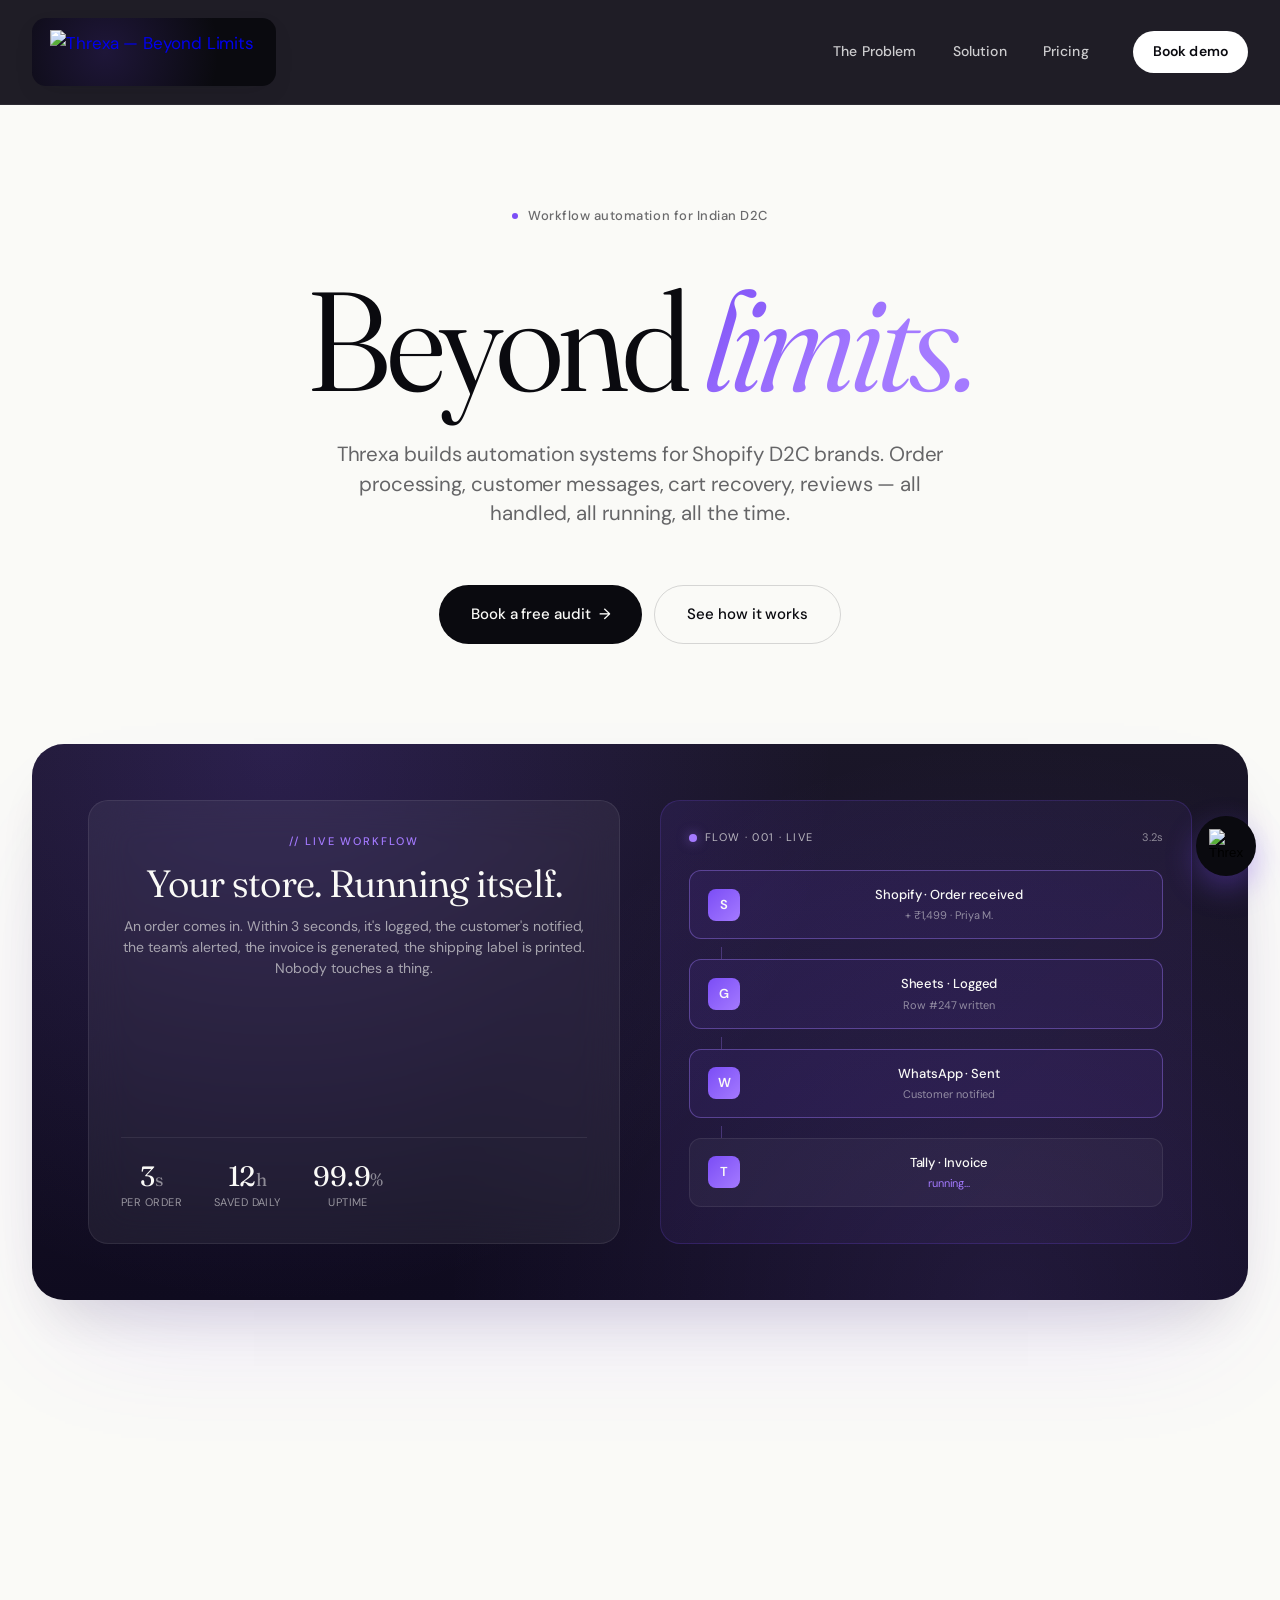
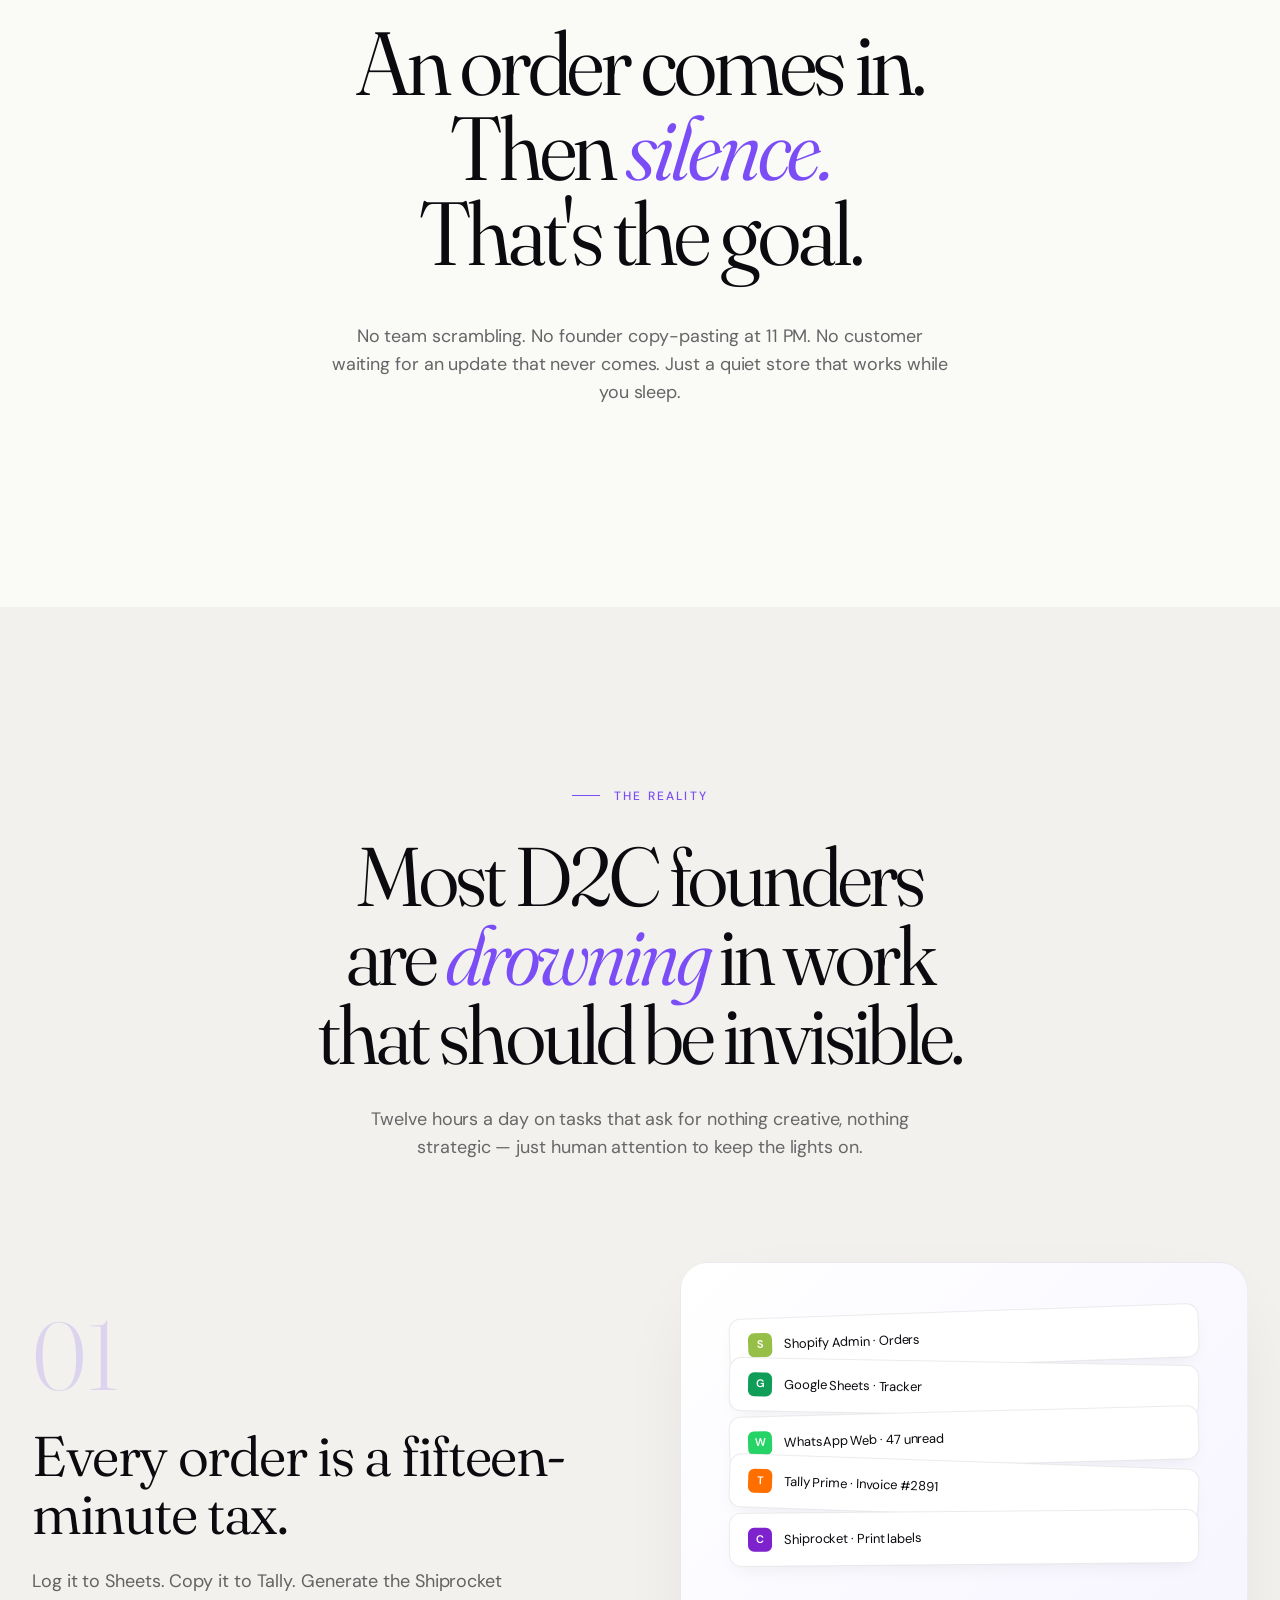
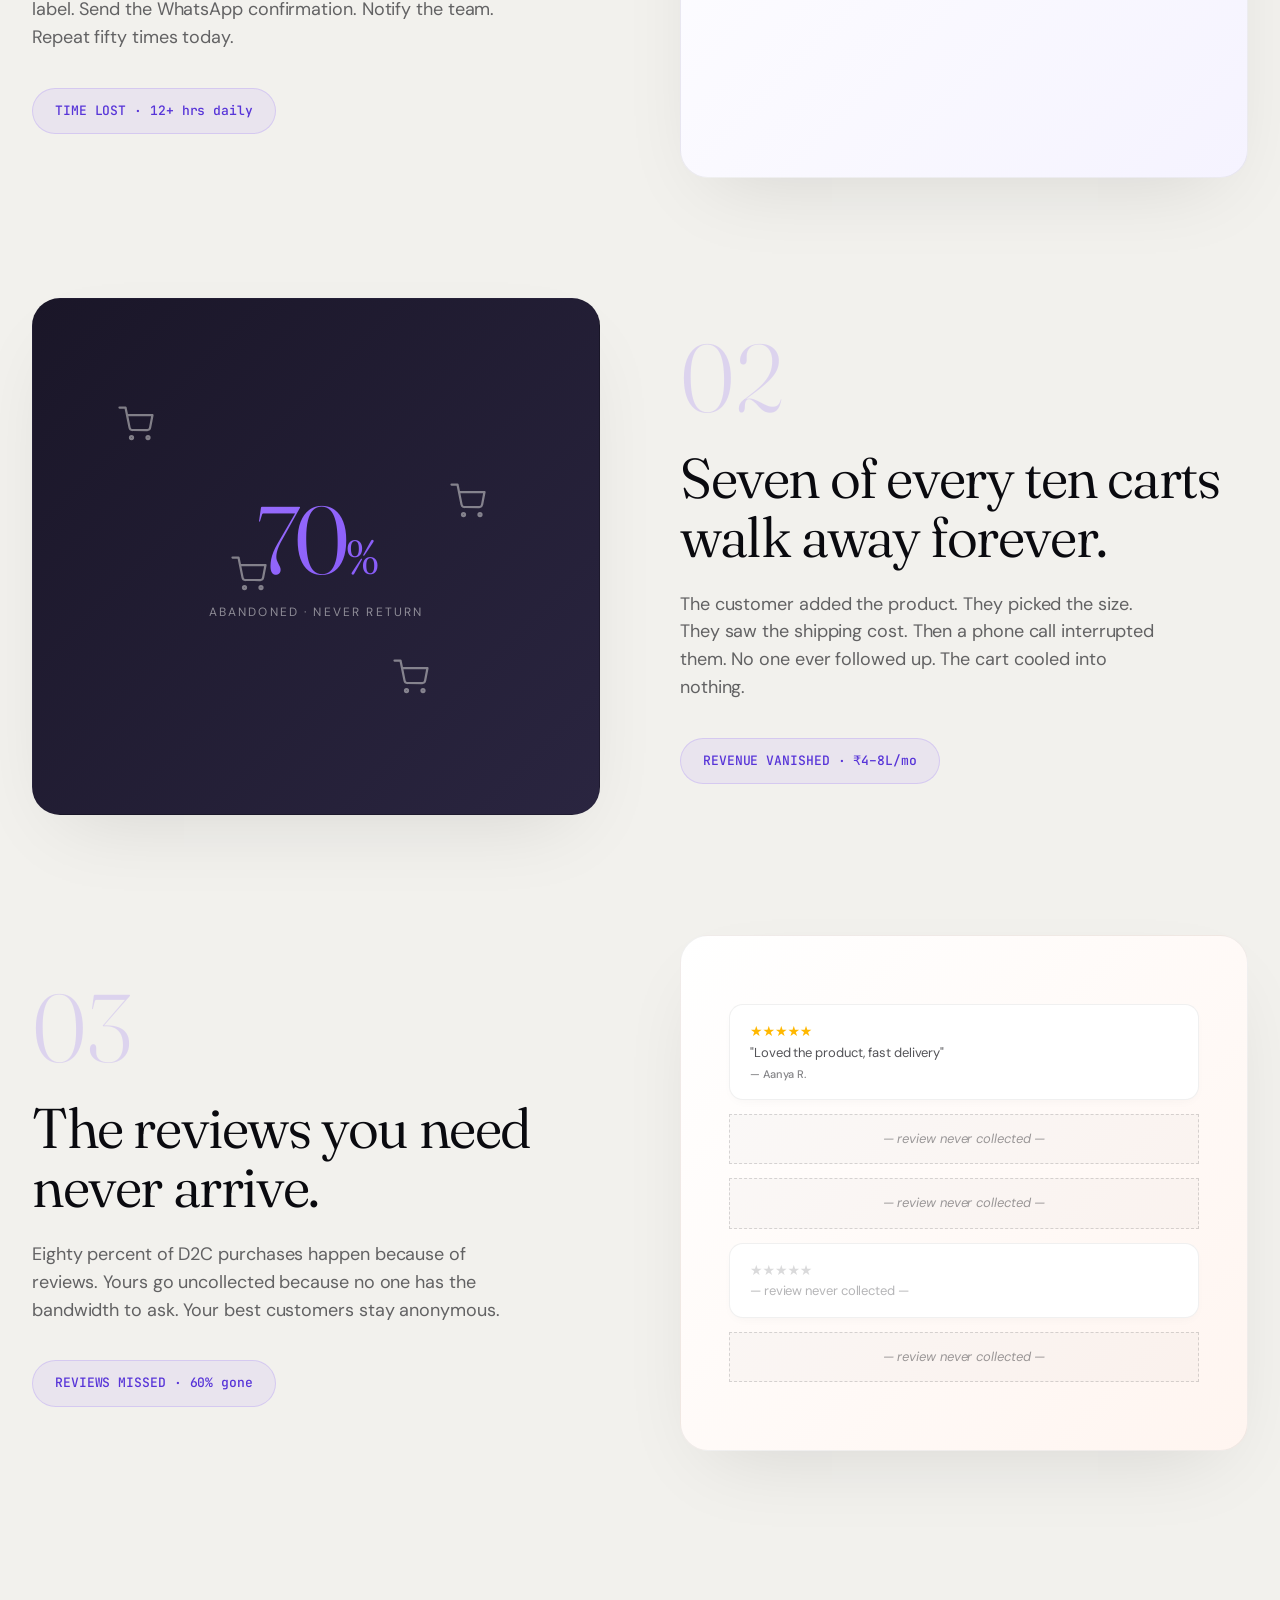
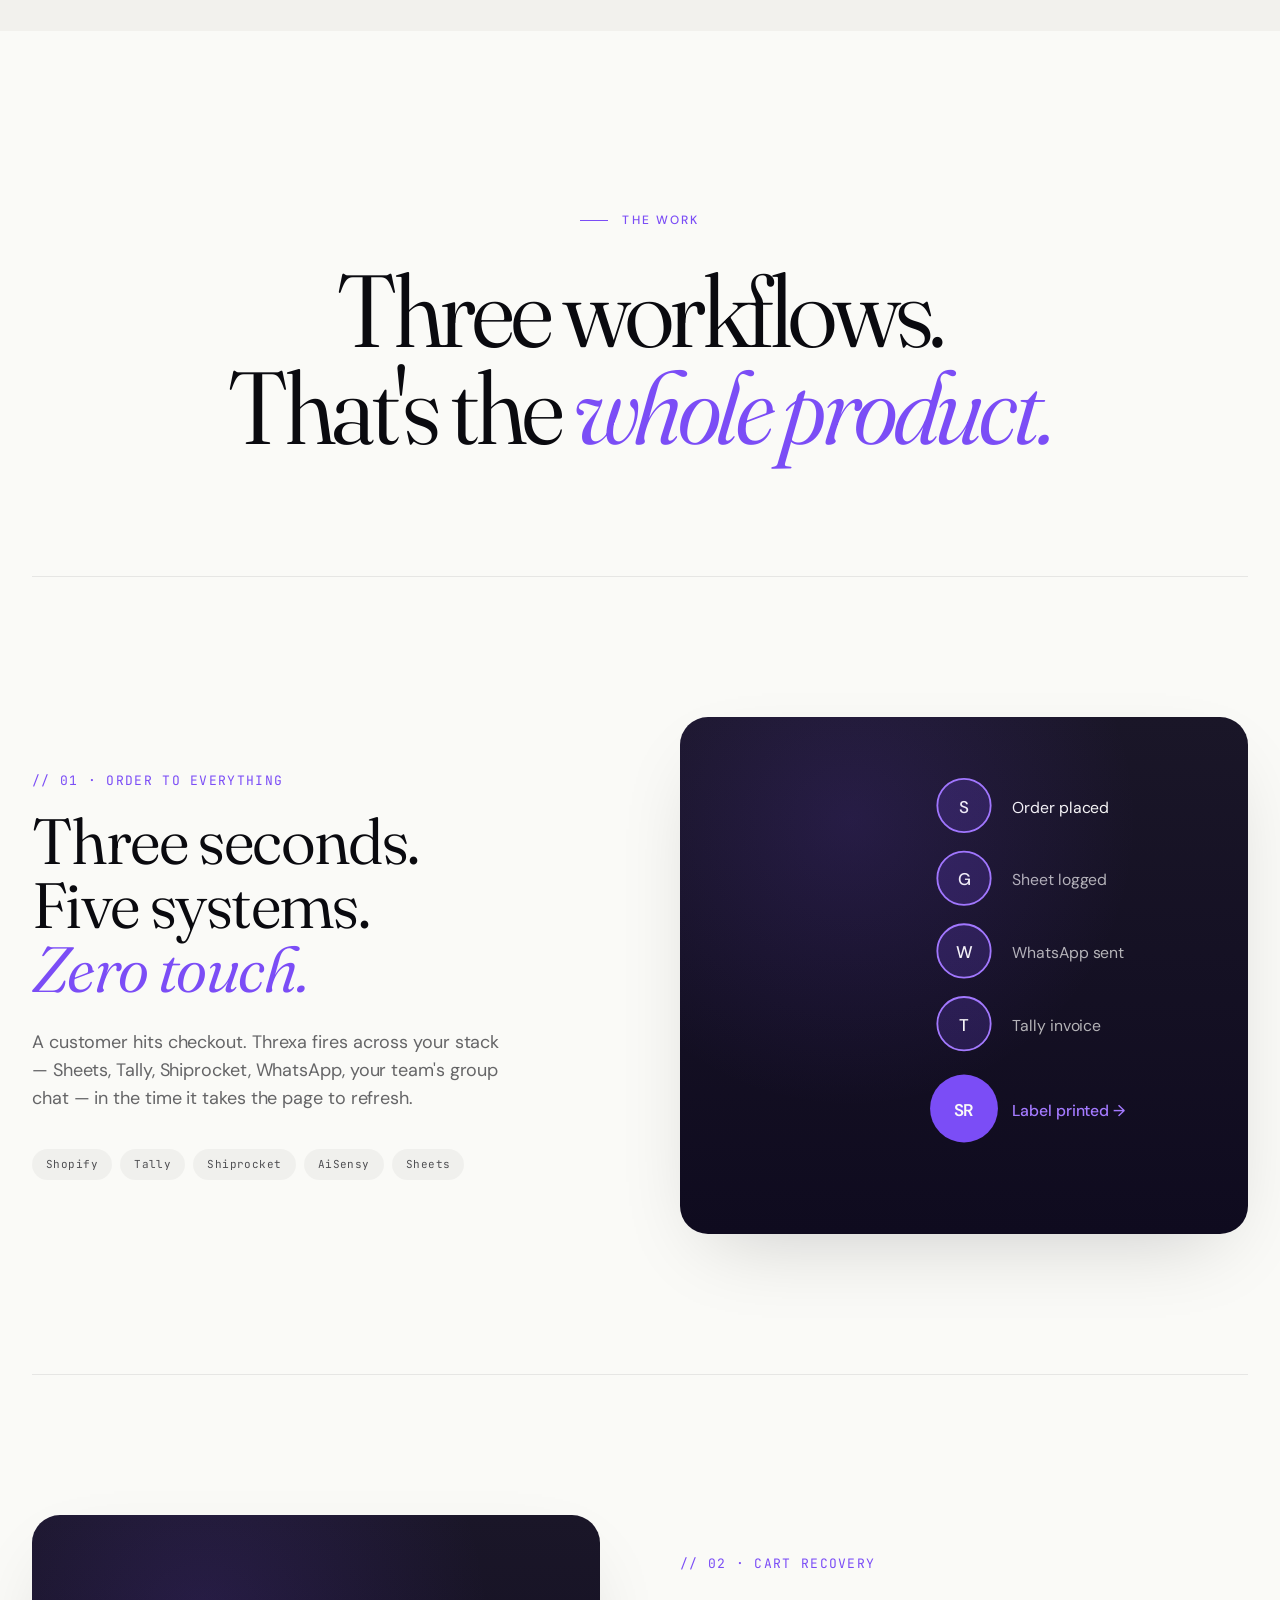
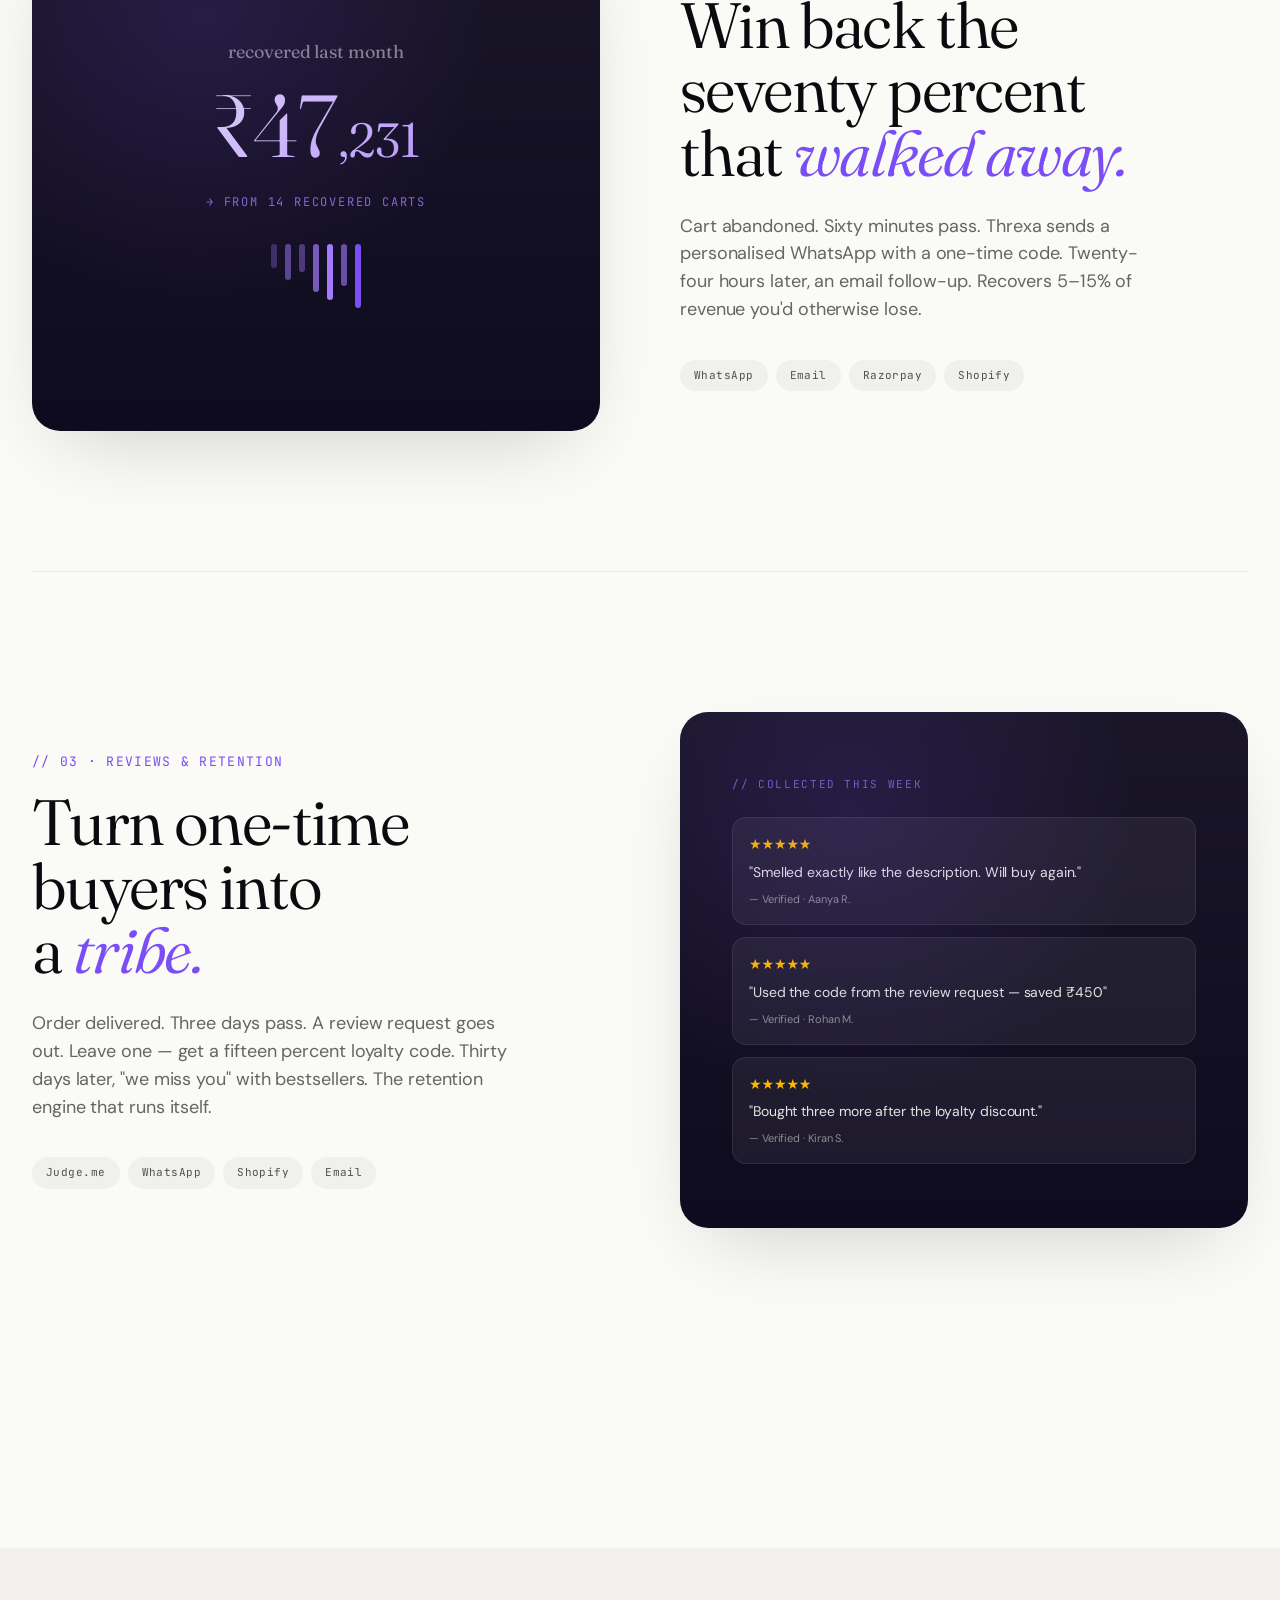
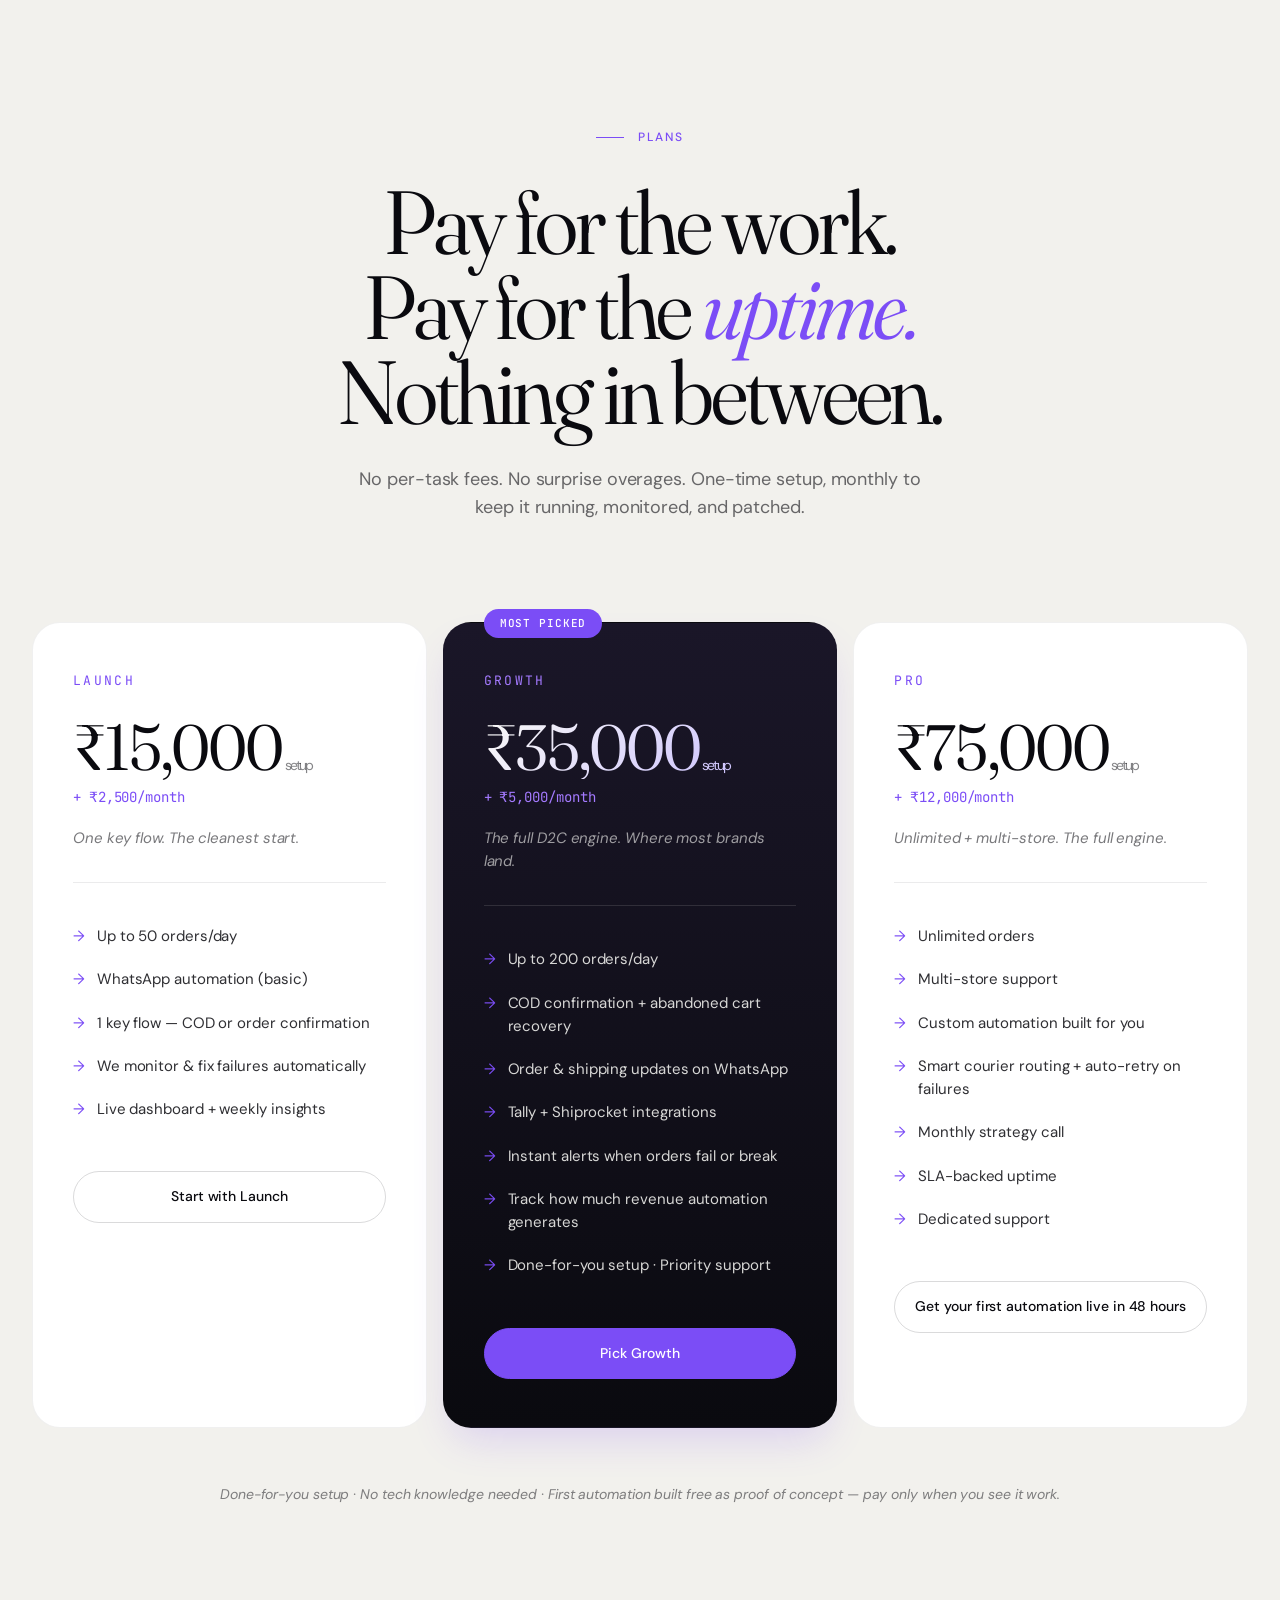
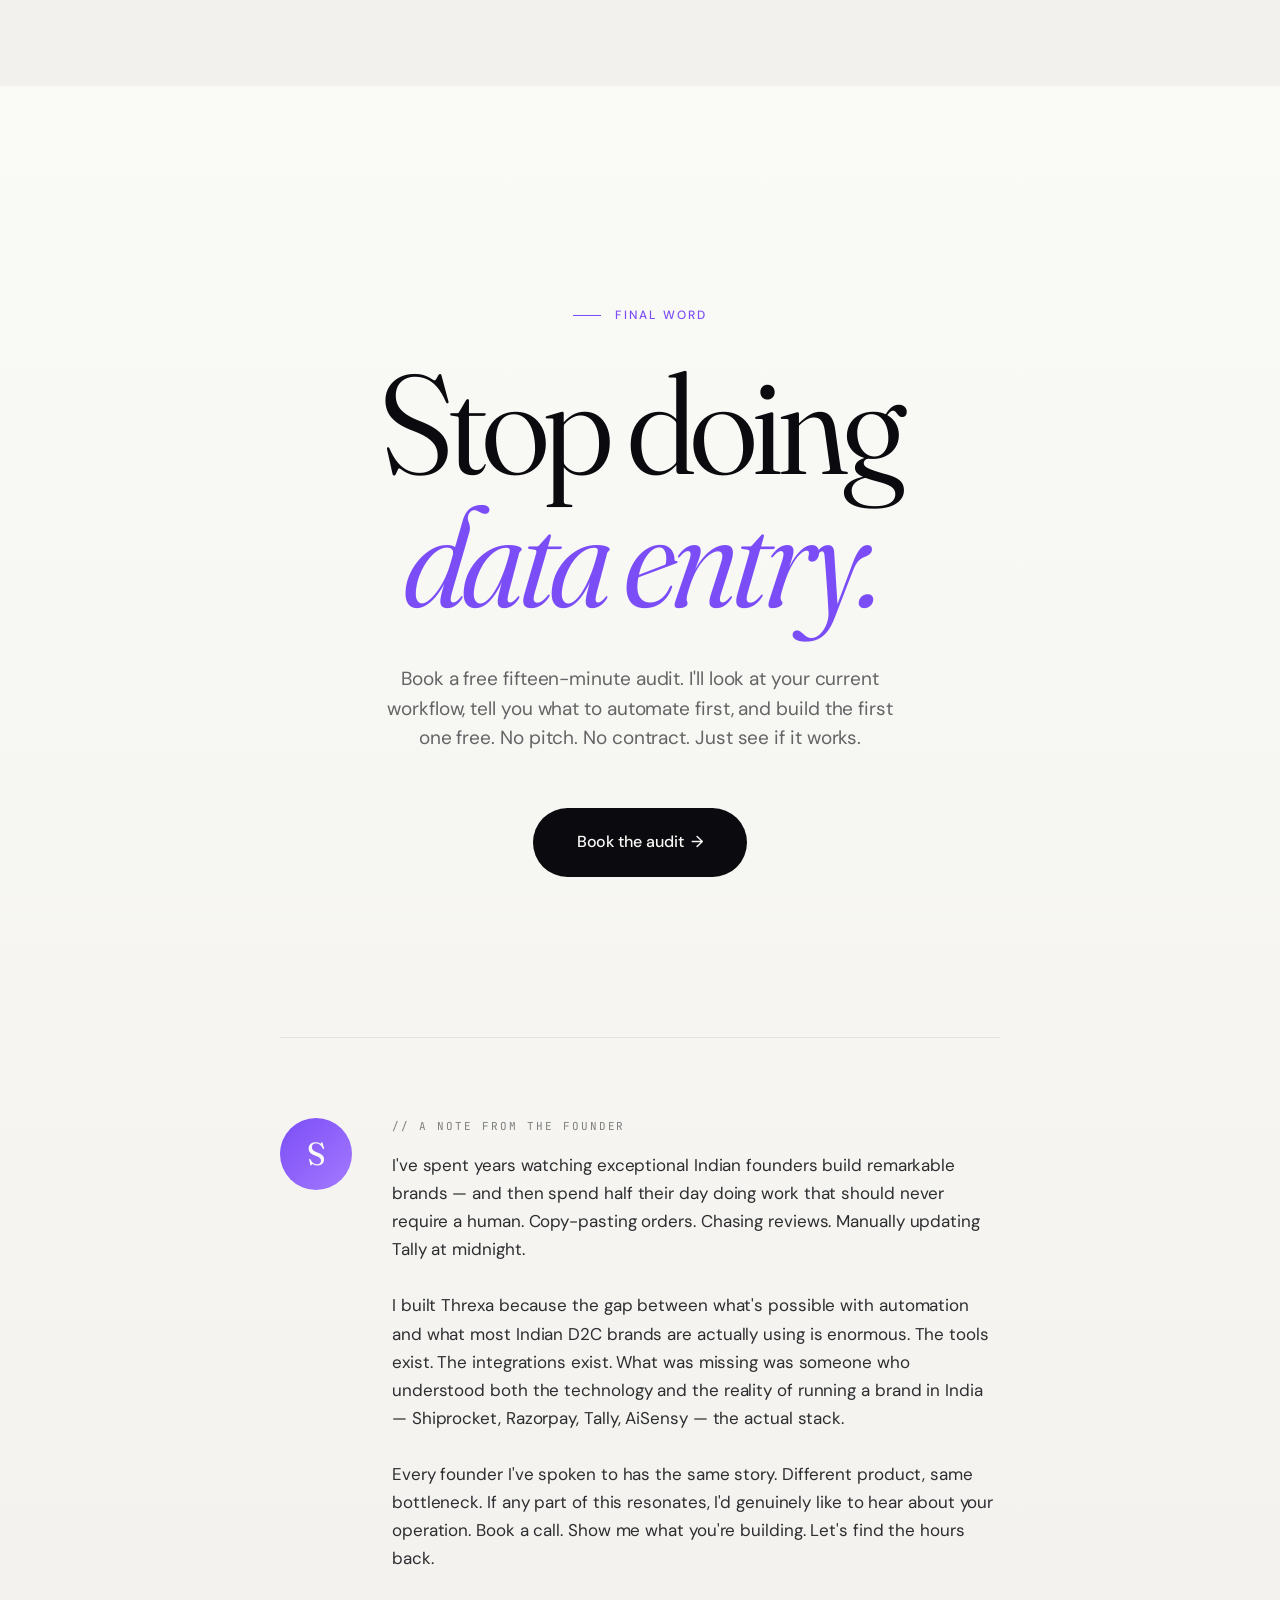
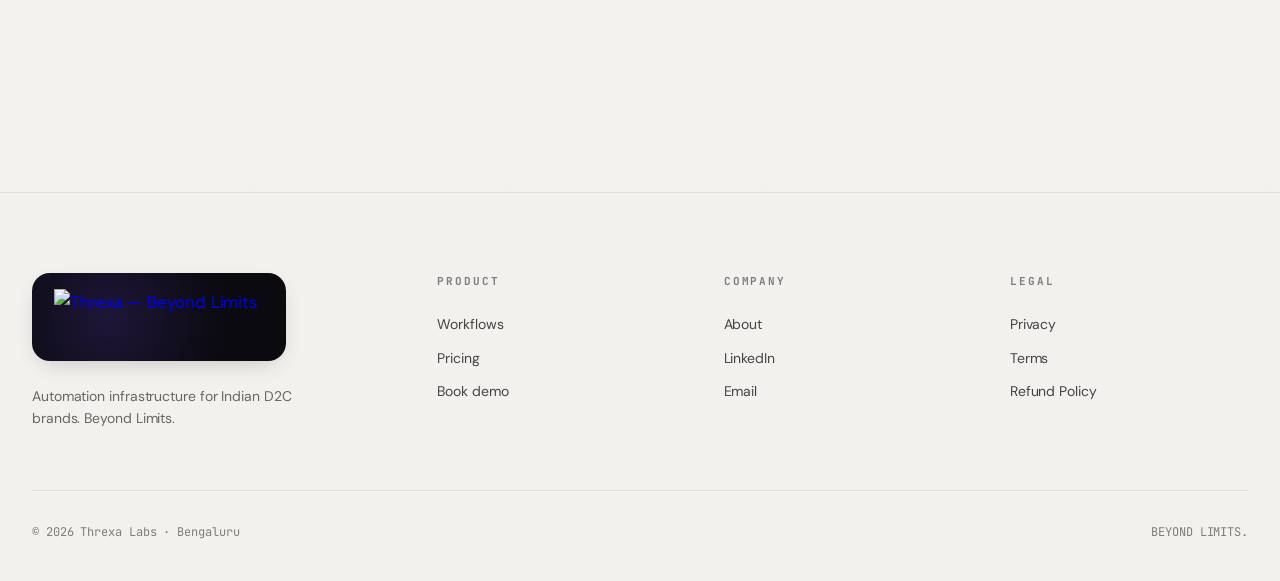
==== public/threxa-site.html @ a8bfc467 "Changes" ====
<!DOCTYPE html>
<html lang="en">
<head>
<meta charset="UTF-8" />
<meta name="viewport" content="width=device-width, initial-scale=1.0" />
<title>Threxa — Beyond Limits</title>
<meta name="description" content="Workflow automation infrastructure for Indian D2C brands. Stop doing data entry. Start counting the money." />
<meta property="og:title" content="Threxa — Beyond Limits" />
<meta property="og:description" content="Workflow automation infrastructure for Indian D2C brands." />
<link rel="icon" type="image/png" href="/threxa-logo.png" />
<link rel="preconnect" href="https://fonts.googleapis.com">
<link rel="preconnect" href="https://fonts.gstatic.com" crossorigin>
<link href="https://fonts.googleapis.com/css2?family=Fraunces:opsz,wght,SOFT@9..144,300..700,0..100&family=DM+Sans:opsz,wght@9..40,300..700&family=JetBrains+Mono:wght@400;500&family=Saira:wght@200;300;400;500&display=swap" rel="stylesheet">
<style>
  *, *::before, *::after { margin: 0; padding: 0; box-sizing: border-box; }
  html { scroll-behavior: smooth; -webkit-font-smoothing: antialiased; -moz-osx-font-smoothing: grayscale; }
  body {
    background: #FAFAF7;
    color: #0A0A0F;
    font-family: 'DM Sans', system-ui, sans-serif;
    font-size: 17px;
    line-height: 1.55;
    letter-spacing: -0.005em;
    overflow-x: hidden;
  }
  ::selection { background: #0A0A0F; color: #FAFAF7; }

  /* TYPOGRAPHY */
  .display {
    font-family: 'Fraunces', serif;
    font-weight: 350;
    font-variation-settings: "opsz" 144, "SOFT" 30;
    letter-spacing: -0.035em;
    line-height: 0.95;
  }
  .mono {
    font-family: 'JetBrains Mono', monospace;
    font-weight: 400;
    letter-spacing: 0;
  }

  /* CONTAINERS */
  .container { max-width: 1320px; margin: 0 auto; padding: 0 32px; }
  .container-narrow { max-width: 980px; margin: 0 auto; padding: 0 32px; }
  .container-wide { max-width: 1480px; margin: 0 auto; padding: 0 32px; }

  /* NAV — minimal, sticky, blur on scroll */
  nav {
    position: fixed; top: 0; left: 0; right: 0; z-index: 100;
    padding: 14px 0;
    background: rgba(12, 10, 20, 0.92);
    backdrop-filter: saturate(180%) blur(20px);
    -webkit-backdrop-filter: saturate(180%) blur(20px);
    border-bottom: 1px solid rgba(255,255,255,0.06);
    transition: padding 0.3s ease;
  }
  .nav-inner {
    max-width: 1320px; margin: 0 auto; padding: 0 32px;
    display: flex; align-items: center; justify-content: space-between;
  }
  .logo-mark {
    display: flex; align-items: center;
    text-decoration: none;
  }
  .logo-card {
    background: #0A0A0F;
    border-radius: 14px;
    padding: 12px 22px 12px 18px;
    display: inline-flex; align-items: center; justify-content: center;
    box-shadow: 0 8px 24px -10px rgba(10, 10, 15, 0.25);
    transition: all 0.25s ease;
    position: relative;
    overflow: hidden;
  }
  .logo-card::before {
    content: '';
    position: absolute; inset: 0;
    background: radial-gradient(circle at 30% 50%, rgba(123, 77, 246, 0.18) 0%, transparent 65%);
    pointer-events: none;
  }
  .logo-card-img {
    height: 44px; width: auto;
    display: block;
    position: relative; z-index: 1;
  }
  .logo-mark:hover .logo-card {
    transform: translateY(-1px);
    box-shadow: 0 12px 32px -8px rgba(123, 77, 246, 0.35);
  }
  .logo-card-footer {
    padding: 16px 28px 16px 22px;
    border-radius: 18px;
  }
  .logo-card-footer .logo-card-img {
    height: 56px;
  }
  @media (max-width: 600px) {
    .logo-card { padding: 10px 16px 10px 14px; }
    .logo-card-img { height: 36px; }
  }

  /* NAV MENU — refined links + CTA */
  .nav-menu {
    display: flex; align-items: center; gap: 36px;
  }
  .nav-menu a {
    color: rgba(255,255,255,0.78);
    text-decoration: none;
    font-size: 14px;
    font-weight: 500;
    letter-spacing: 0.01em;
    transition: color 0.2s ease;
  }
  .nav-menu a:hover { color: #fff; }
  .nav-menu a.nav-cta {
    background: #fff;
    color: #0A0A0F;
    padding: 10px 20px;
    border-radius: 999px;
    font-weight: 600;
    margin-left: 8px;
    transition: transform 0.2s ease, background 0.2s ease;
  }
  .nav-menu a.nav-cta:hover {
    background: #7B4DF6;
    color: #fff;
    transform: translateY(-1px);
  }

  /* HERO — Apple-grand, full-bleed, dramatic */
  .hero {
    padding: 200px 0 120px;
    position: relative;
    text-align: center;
  }
  .hero-eyebrow {
    display: inline-flex; align-items: center; gap: 10px;
    font-size: 13px; font-weight: 500;
    color: rgba(10, 10, 15, 0.6);
    letter-spacing: 0.04em;
    margin-bottom: 48px;
    opacity: 0; animation: fadeUp 0.8s 0.1s forwards;
  }
  .hero-eyebrow-dot {
    width: 6px; height: 6px; border-radius: 50%;
    background: #7B4DF6; animation: pulse 2.4s ease-in-out infinite;
  }
  @keyframes pulse { 0%, 100% { opacity: 0.4 } 50% { opacity: 1 } }

  .hero h1 {
    font-size: clamp(56px, 11vw, 156px);
    margin-bottom: 32px;
    opacity: 0; animation: fadeUp 1s 0.25s forwards;
  }
  .hero h1 em {
    font-style: italic;
    background: linear-gradient(135deg, #7B4DF6 0%, #A47AFF 60%);
    -webkit-background-clip: text;
    -webkit-text-fill-color: transparent;
    background-clip: text;
  }
  .hero-sub {
    max-width: 620px; margin: 0 auto 56px;
    font-size: clamp(18px, 1.6vw, 22px);
    color: rgba(10, 10, 15, 0.62);
    font-weight: 400; line-height: 1.45;
    opacity: 0; animation: fadeUp 1s 0.4s forwards;
  }
  .hero-ctas {
    display: inline-flex; gap: 12px; flex-wrap: wrap; justify-content: center;
    opacity: 0; animation: fadeUp 1s 0.55s forwards;
  }
  .btn-primary {
    background: #0A0A0F; color: #FAFAF7;
    padding: 17px 32px; border-radius: 999px;
    font-size: 15px; font-weight: 500;
    text-decoration: none;
    display: inline-flex; align-items: center; gap: 8px;
    transition: all 0.25s ease;
  }
  .btn-primary:hover { background: #2A2540; transform: translateY(-2px); box-shadow: 0 12px 30px -10px rgba(10,10,15,0.3); }
  .btn-primary .arrow { transition: transform 0.3s; }
  .btn-primary:hover .arrow { transform: translateX(3px); }
  .btn-secondary {
    background: transparent; color: #0A0A0F;
    padding: 17px 32px; border-radius: 999px;
    font-size: 15px; font-weight: 500;
    text-decoration: none;
    border: 1px solid rgba(10, 10, 15, 0.15);
    display: inline-flex; align-items: center; gap: 8px;
    transition: all 0.25s ease;
  }
  .btn-secondary:hover { border-color: #0A0A0F; }

  @keyframes fadeUp {
    from { opacity: 0; transform: translateY(24px); }
    to { opacity: 1; transform: translateY(0); }
  }

  /* HERO SHOWCASE — the hero image / product moment */
  .hero-showcase {
    margin-top: 100px;
    padding: 0 32px;
    opacity: 0; animation: fadeUp 1.2s 0.7s forwards;
  }
  .showcase-frame {
    max-width: 1280px; margin: 0 auto;
    background: linear-gradient(180deg, #1A1628 0%, #0F0B1F 100%);
    border-radius: 32px;
    padding: 56px;
    box-shadow: 0 60px 120px -40px rgba(123, 77, 246, 0.15),
                0 30px 60px -20px rgba(10, 10, 15, 0.15);
    position: relative;
    overflow: hidden;
  }
  .showcase-frame::before {
    content: '';
    position: absolute; inset: 0;
    background: radial-gradient(circle at 20% 0%, rgba(123, 77, 246, 0.18) 0%, transparent 50%),
                radial-gradient(circle at 80% 100%, rgba(164, 122, 255, 0.12) 0%, transparent 50%);
    pointer-events: none;
  }
  .showcase-grid {
    position: relative; z-index: 1;
    display: grid; grid-template-columns: 1fr 1fr; gap: 40px;
    align-items: stretch;
  }
  .showcase-card {
    background: rgba(255, 255, 255, 0.06);
    backdrop-filter: blur(20px);
    border: 1px solid rgba(255, 255, 255, 0.08);
    border-radius: 20px;
    padding: 32px;
    color: #FAFAF7;
    display: flex; flex-direction: column; justify-content: space-between;
    min-height: 280px;
  }
  .showcase-card-tag {
    font-size: 11px; font-weight: 500; letter-spacing: 0.18em;
    text-transform: uppercase;
    color: #A47AFF;
    margin-bottom: 14px;
  }
  .showcase-card-headline {
    font-family: 'Fraunces', serif; font-weight: 350;
    font-size: 38px; line-height: 1.05; letter-spacing: -0.02em;
    margin-bottom: 12px;
  }
  .showcase-card-body {
    font-size: 14px; color: rgba(250,250,247,0.6); line-height: 1.5;
  }
  .showcase-card-stats {
    display: flex; gap: 32px; margin-top: 24px; padding-top: 24px;
    border-top: 1px solid rgba(255,255,255,0.08);
  }
  .stat-mini { font-size: 13px; }
  .stat-mini-num { font-family: 'Fraunces', serif; font-size: 28px; font-weight: 400; color: #FAFAF7; line-height: 1; }
  .stat-mini-lbl { color: rgba(250,250,247,0.55); font-size: 11px; margin-top: 4px; letter-spacing: 0.04em; }

  .live-flow {
    background: linear-gradient(135deg, rgba(123,77,246,0.1) 0%, rgba(164,122,255,0.05) 100%);
    border: 1px solid rgba(123,77,246,0.2);
    border-radius: 20px;
    padding: 28px;
    color: #FAFAF7;
    position: relative;
  }
  .flow-status {
    display: flex; justify-content: space-between; align-items: center;
    margin-bottom: 24px;
  }
  .flow-status-left { display: flex; align-items: center; gap: 8px; }
  .flow-dot {
    width: 8px; height: 8px; border-radius: 50%; background: #A47AFF;
    animation: pulse 2s ease-in-out infinite;
    box-shadow: 0 0 12px rgba(164,122,255,0.6);
  }
  .flow-status-text { font-size: 11px; letter-spacing: 0.12em; color: rgba(250,250,247,0.7); }
  .flow-time { font-size: 11px; color: rgba(250,250,247,0.5); }

  .flow-node {
    background: rgba(255,255,255,0.04);
    border: 1px solid rgba(255,255,255,0.08);
    border-radius: 12px;
    padding: 14px 18px;
    margin-bottom: 8px;
    display: flex; align-items: center; gap: 14px;
    transition: all 0.3s;
  }
  .flow-node-active { border-color: rgba(164,122,255,0.4); background: rgba(123,77,246,0.08); }
  .flow-node-icon {
    width: 32px; height: 32px; border-radius: 8px;
    background: linear-gradient(135deg, #7B4DF6, #A47AFF);
    display: flex; align-items: center; justify-content: center;
    color: #FAFAF7; font-size: 13px; font-weight: 600;
    flex-shrink: 0;
  }
  .flow-node-text { flex: 1; }
  .flow-node-name { font-size: 13px; font-weight: 500; color: #FAFAF7; }
  .flow-node-status { font-size: 11px; color: rgba(250,250,247,0.5); margin-top: 2px; }
  .flow-connector { width: 1px; height: 12px; background: rgba(164,122,255,0.3); margin: 0 0 0 32px; }

  /* SECTIONS — generous Apple breathing */
  section { padding: 180px 0; position: relative; }

  /* Section labels */
  .label-row {
    display: flex; align-items: center; gap: 14px; margin-bottom: 32px;
    font-size: 12px; font-weight: 500; letter-spacing: 0.18em;
    color: #7B4DF6; text-transform: uppercase;
  }
  .label-row::before {
    content: ''; width: 28px; height: 1px; background: #7B4DF6;
  }

  /* Big Statement Section */
  .statement { text-align: center; padding: 200px 0; }
  .statement h2 {
    font-size: clamp(40px, 7vw, 96px);
    max-width: 1100px; margin: 0 auto 48px;
  }
  .statement h2 em { color: #7B4DF6; font-style: italic; }
  .statement-sub {
    max-width: 620px; margin: 0 auto;
    font-size: clamp(17px, 1.4vw, 19px);
    color: rgba(10,10,15,0.62);
  }

  /* The Problem Section — 3 visual moments */
  .problems { padding: 180px 0; background: #F2F1ED; }
  .problems-header { text-align: center; margin-bottom: 100px; }
  .problems-header h2 {
    font-size: clamp(40px, 6.5vw, 84px);
    max-width: 1000px; margin: 0 auto 32px;
  }
  .problems-header em { color: #7B4DF6; font-style: italic; }
  .problems-header p { color: rgba(10,10,15,0.6); max-width: 580px; margin: 0 auto; font-size: 18px; }

  .problems-stack { display: flex; flex-direction: column; gap: 120px; }
  .problem-row {
    display: grid; grid-template-columns: 1fr 1fr; gap: 80px; align-items: center;
  }
  .problem-row:nth-child(even) { direction: rtl; }
  .problem-row:nth-child(even) > * { direction: ltr; }

  .problem-text-num {
    font-family: 'Fraunces', serif; font-weight: 300;
    font-size: 96px; line-height: 1; color: rgba(123,77,246,0.18);
    margin-bottom: 24px;
  }
  .problem-text h3 {
    font-family: 'Fraunces', serif; font-weight: 350;
    font-size: clamp(36px, 4.5vw, 56px); line-height: 1.05; letter-spacing: -0.025em;
    margin-bottom: 24px;
  }
  .problem-text p {
    font-size: 18px; color: rgba(10,10,15,0.62); line-height: 1.55;
    max-width: 480px; margin-bottom: 36px;
  }
  .problem-impact {
    display: inline-flex; align-items: center; gap: 12px;
    padding: 12px 22px; border-radius: 999px;
    background: rgba(123,77,246,0.08);
    border: 1px solid rgba(123,77,246,0.18);
    font-family: 'JetBrains Mono', monospace;
    font-size: 13px; color: #5734D8;
    font-weight: 500;
  }

  .problem-visual {
    aspect-ratio: 1.1/1;
    border-radius: 28px;
    background: #FFFFFF;
    border: 1px solid rgba(10,10,15,0.06);
    position: relative;
    overflow: hidden;
    box-shadow: 0 30px 80px -30px rgba(10,10,15,0.12);
    padding: 48px;
    display: flex; flex-direction: column; justify-content: center;
  }
  .visual-overload {
    background: linear-gradient(135deg, #FFFFFF 0%, #F5F3FF 100%);
  }
  .visual-cart {
    background: linear-gradient(135deg, #1A1628 0%, #2A2540 100%);
    color: #FAFAF7;
  }
  .visual-reviews {
    background: linear-gradient(135deg, #FFFFFF 0%, #FFF5F0 100%);
  }

  /* Tab stack visual for problem 1 */
  .tab-stack { position: relative; height: 100%; }
  .tab-item {
    position: absolute; left: 0; right: 0;
    background: #fff; border: 1px solid rgba(10,10,15,0.08);
    border-radius: 12px; padding: 14px 18px;
    box-shadow: 0 8px 20px -8px rgba(10,10,15,0.08);
    display: flex; align-items: center; gap: 12px;
    font-size: 13px;
    transition: transform 0.5s;
  }
  .tab-item:hover { transform: translateX(8px); }
  .tab-icon {
    width: 24px; height: 24px; border-radius: 6px; flex-shrink: 0;
    display: flex; align-items: center; justify-content: center;
    font-size: 11px; font-weight: 600; color: #fff;
  }
  .tab-item-1 { top: 0; transform: rotate(-2deg); }
  .tab-item-2 { top: 50px; transform: rotate(1deg); }
  .tab-item-3 { top: 100px; transform: rotate(-1.5deg); }
  .tab-item-4 { top: 150px; transform: rotate(2deg); }
  .tab-item-5 { top: 200px; transform: rotate(-0.5deg); }

  /* Cart escape visual */
  .cart-escape { position: relative; height: 100%; }
  .cart-icon {
    position: absolute; font-size: 36px;
    animation: drift 8s ease-in-out infinite;
  }
  @keyframes drift {
    0%, 100% { transform: translate(0,0); opacity: 0.7; }
    50% { transform: translate(40px,-30px); opacity: 0.3; }
  }
  .cart-1 { top: 20%; left: 15%; }
  .cart-2 { top: 35%; right: 20%; animation-delay: -2s; }
  .cart-3 { bottom: 40%; left: 35%; animation-delay: -4s; }
  .cart-4 { bottom: 20%; right: 30%; animation-delay: -6s; }

  .cart-counter {
    text-align: center; position: relative; z-index: 2;
  }
  .cart-counter-num {
    font-family: 'Fraunces', serif; font-weight: 350;
    font-size: 96px; line-height: 1; letter-spacing: -0.04em;
    background: linear-gradient(135deg, #A47AFF 0%, #7B4DF6 100%);
    -webkit-background-clip: text; -webkit-text-fill-color: transparent;
    background-clip: text;
  }
  .cart-counter-label {
    font-size: 12px; letter-spacing: 0.18em; text-transform: uppercase;
    color: rgba(250,250,247,0.5); margin-top: 16px;
  }

  /* Reviews visual */
  .review-bubbles { display: flex; flex-direction: column; gap: 14px; }
  .review-bubble {
    background: #fff; border: 1px solid rgba(10,10,15,0.06);
    border-radius: 14px; padding: 16px 20px;
    display: flex; align-items: flex-start; gap: 14px;
    box-shadow: 0 4px 12px -4px rgba(10,10,15,0.04);
  }
  .review-bubble-empty {
    background: rgba(10,10,15,0.02);
    border: 1px dashed rgba(10,10,15,0.15);
    color: rgba(10,10,15,0.4);
    font-style: italic;
    text-align: center; padding: 14px;
    font-size: 13px;
  }
  .review-stars { color: #FFB800; font-size: 14px; }
  .review-stars-faded { color: rgba(10,10,15,0.15); font-size: 14px; }
  .review-text { font-size: 13px; line-height: 1.5; color: rgba(10,10,15,0.7); }
  .review-name { font-size: 11px; color: rgba(10,10,15,0.5); margin-top: 4px; font-weight: 500; }

  /* SOLUTION SECTION */
  .solution-hero { text-align: center; padding: 0 0 80px; }
  .solution-hero h2 {
    font-size: clamp(48px, 8vw, 112px);
    max-width: 1200px; margin: 0 auto 40px;
  }
  .solution-hero em { color: #7B4DF6; font-style: italic; }

  .solutions { display: flex; flex-direction: column; gap: 0; margin-top: 0; }
  .solution-row {
    padding: 140px 0;
    border-top: 1px solid rgba(10,10,15,0.08);
    display: grid; grid-template-columns: 1fr 1fr; gap: 80px; align-items: center;
  }
  .solution-row:nth-child(even) { direction: rtl; }
  .solution-row:nth-child(even) > * { direction: ltr; }

  .solution-meta-num {
    font-family: 'JetBrains Mono', monospace;
    font-size: 13px; color: #7B4DF6; letter-spacing: 0.1em;
    margin-bottom: 18px;
  }
  .solution-meta h3 {
    font-family: 'Fraunces', serif; font-weight: 350;
    font-size: clamp(40px, 5vw, 64px); line-height: 1.0; letter-spacing: -0.025em;
    margin-bottom: 28px;
  }
  .solution-meta h3 em { color: #7B4DF6; font-style: italic; }
  .solution-meta-desc {
    font-size: 18px; color: rgba(10,10,15,0.62); line-height: 1.55;
    max-width: 480px; margin-bottom: 36px;
  }
  .tool-row { display: flex; flex-wrap: wrap; gap: 8px; }
  .tool-pill {
    padding: 7px 14px; border-radius: 999px;
    background: rgba(10,10,15,0.04);
    font-family: 'JetBrains Mono', monospace;
    font-size: 11px; color: rgba(10,10,15,0.7);
    letter-spacing: 0.04em;
  }

  .solution-visual {
    aspect-ratio: 1.1/1;
    border-radius: 28px;
    background: linear-gradient(180deg, #1A1628 0%, #0F0B1F 100%);
    box-shadow: 0 30px 80px -30px rgba(10,10,15,0.2);
    padding: 40px;
    display: flex; flex-direction: column; justify-content: center;
    position: relative; overflow: hidden;
  }
  .solution-visual::before {
    content: '';
    position: absolute; inset: 0;
    background: radial-gradient(circle at 30% 20%, rgba(123,77,246,0.15) 0%, transparent 50%);
    pointer-events: none;
  }

  /* PRICING — clean Apple cards */
  .pricing { padding: 180px 0; background: #F2F1ED; }
  .pricing-header { text-align: center; margin-bottom: 100px; }
  .pricing-header h2 {
    font-size: clamp(48px, 7vw, 96px);
    max-width: 1000px; margin: 0 auto 32px;
  }
  .pricing-header em { color: #7B4DF6; font-style: italic; }
  .pricing-header p { font-size: 18px; color: rgba(10,10,15,0.6); max-width: 580px; margin: 0 auto; }

  .price-grid {
    display: grid; grid-template-columns: repeat(3, 1fr); gap: 16px;
    max-width: 1280px; margin: 0 auto;
  }
  .price-card {
    background: #FFFFFF;
    border-radius: 28px;
    padding: 48px 40px;
    border: 1px solid rgba(10,10,15,0.06);
    transition: all 0.3s ease;
    position: relative;
  }
  .price-card:hover {
    transform: translateY(-6px);
    box-shadow: 0 30px 60px -20px rgba(10,10,15,0.12);
  }
  .price-card.featured {
    background: linear-gradient(180deg, #1A1628 0%, #0A0A0F 100%);
    color: #FAFAF7;
    border-color: transparent;
    box-shadow: 0 20px 40px -10px rgba(123,77,246,0.2);
  }
  .price-card.featured:hover {
    box-shadow: 0 40px 80px -10px rgba(123,77,246,0.3);
  }
  .price-badge {
    position: absolute; top: -14px; left: 40px;
    background: #7B4DF6; color: #FFF;
    padding: 6px 16px; border-radius: 999px;
    font-family: 'JetBrains Mono', monospace;
    font-size: 11px; font-weight: 500; letter-spacing: 0.08em;
    text-transform: uppercase;
  }
  .price-tier {
    font-family: 'JetBrains Mono', monospace;
    font-size: 13px; letter-spacing: 0.18em; text-transform: uppercase;
    color: #7B4DF6;
    margin-bottom: 24px;
  }
  .price-card.featured .price-tier { color: #A47AFF; }
  .price-amount {
    font-family: 'Fraunces', serif; font-weight: 350;
    font-size: 64px; line-height: 1;
    letter-spacing: -0.03em;
    margin-bottom: 4px;
  }
  .price-card.featured .price-amount {
    background: linear-gradient(135deg, #FAFAF7 0%, #C4B8FF 100%);
    -webkit-background-clip: text; -webkit-text-fill-color: transparent;
    background-clip: text;
  }
  .price-suffix {
    font-size: 14px; color: rgba(10,10,15,0.5);
    font-family: 'DM Sans', sans-serif; font-weight: 400;
  }
  .price-card.featured .price-suffix { color: rgba(250,250,247,0.5); }
  .price-monthly {
    font-family: 'JetBrains Mono', monospace;
    font-size: 14px; color: #7B4DF6; margin-top: 8px;
  }
  .price-card.featured .price-monthly { color: #A47AFF; }
  .price-tagline {
    font-style: italic; font-size: 15px;
    color: rgba(10,10,15,0.55); margin-top: 18px; margin-bottom: 32px;
  }
  .price-card.featured .price-tagline { color: rgba(250,250,247,0.6); }
  .price-feats {
    list-style: none; padding-top: 32px;
    border-top: 1px solid rgba(10,10,15,0.08);
  }
  .price-card.featured .price-feats { border-color: rgba(250,250,247,0.12); }
  .price-feats li {
    display: flex; gap: 12px; padding: 10px 0;
    font-size: 15px; color: rgba(10,10,15,0.85);
  }
  .price-card.featured .price-feats li { color: rgba(250,250,247,0.85); }
  .price-feats li::before {
    content: '→'; color: #7B4DF6; flex-shrink: 0;
  }
  .price-cta {
    margin-top: 40px; display: block; text-align: center;
    padding: 14px; border-radius: 999px;
    border: 1px solid rgba(10,10,15,0.15);
    color: #0A0A0F; text-decoration: none;
    font-size: 14px; font-weight: 500;
    transition: all 0.25s;
  }
  .price-cta:hover {
    background: #0A0A0F; color: #FAFAF7; border-color: #0A0A0F;
  }
  .price-card.featured .price-cta {
    background: #7B4DF6; border-color: #7B4DF6; color: #FFF;
  }
  .price-card.featured .price-cta:hover {
    background: #5734D8; border-color: #5734D8;
  }
  .price-note {
    text-align: center; margin-top: 56px;
    font-size: 14px; color: rgba(10,10,15,0.5); font-style: italic;
  }

  /* CTA + FOUNDER */
  .cta-final {
    padding: 220px 0;
    text-align: center;
    background: linear-gradient(180deg, #FAFAF7 0%, #F2F1ED 100%);
  }
  .cta-final h2 {
    font-size: clamp(56px, 11vw, 156px);
    margin-bottom: 40px;
  }
  .cta-final h2 em { color: #7B4DF6; font-style: italic; }
  .cta-final p {
    max-width: 540px; margin: 0 auto 56px;
    font-size: 19px; color: rgba(10,10,15,0.62);
  }
  .cta-final .btn-primary { padding: 22px 44px; font-size: 16px; }

  .founder {
    margin-top: 160px; padding-top: 80px;
    max-width: 720px; margin-left: auto; margin-right: auto;
    border-top: 1px solid rgba(10,10,15,0.08);
    text-align: left;
    display: grid; grid-template-columns: 80px 1fr; gap: 32px;
    align-items: flex-start;
  }
  .founder-avatar {
    width: 72px; height: 72px; border-radius: 50%;
    background: linear-gradient(135deg, #7B4DF6, #A47AFF);
    display: flex; align-items: center; justify-content: center;
    font-family: 'Fraunces', serif; font-weight: 400;
    font-size: 32px; color: #FAFAF7;
  }
  .founder-label {
    font-family: 'JetBrains Mono', monospace;
    font-size: 11px; color: rgba(10,10,15,0.5);
    letter-spacing: 0.18em; text-transform: uppercase;
    margin-bottom: 16px;
  }
  .founder-text { font-size: 17px; line-height: 1.65; color: rgba(10,10,15,0.85); }

  /* FOOTER */
  footer {
    padding: 80px 0 40px;
    background: #F2F1ED; color: #0A0A0F;
    border-top: 1px solid rgba(10,10,15,0.08);
  }
  .footer-grid {
    display: grid; grid-template-columns: 1.5fr 1fr 1fr 1fr; gap: 48px;
    padding-bottom: 60px;
    border-bottom: 1px solid rgba(10,10,15,0.08);
  }
  .footer-brand p {
    margin-top: 24px; font-size: 14px;
    color: rgba(10,10,15,0.6); max-width: 280px;
    line-height: 1.6;
  }
  .footer-col h4 {
    font-family: 'JetBrains Mono', monospace;
    font-size: 11px; letter-spacing: 0.18em; text-transform: uppercase;
    color: rgba(10,10,15,0.5);
    margin-bottom: 18px;
  }
  .footer-col a {
    display: block; padding: 6px 0;
    color: rgba(10,10,15,0.75); font-size: 14px;
    text-decoration: none;
    transition: color 0.2s;
  }
  .footer-col a:hover { color: #7B4DF6; }
  .footer-bottom {
    padding-top: 32px;
    display: flex; justify-content: space-between;
    font-family: 'JetBrains Mono', monospace;
    font-size: 12px; color: rgba(10,10,15,0.5);
  }

  /* SCROLL REVEALS */
  .reveal {
    opacity: 0; transform: translateY(40px);
    transition: opacity 1s cubic-bezier(0.2, 0.8, 0.2, 1), transform 1s cubic-bezier(0.2, 0.8, 0.2, 1);
  }
  .reveal.in { opacity: 1; transform: translateY(0); }

  /* LEGAL MODAL */
  .legal-overlay {
    position: fixed; inset: 0; z-index: 1000;
    background: rgba(10,10,15,0.55);
    backdrop-filter: blur(6px);
    display: none; align-items: center; justify-content: center;
    padding: 24px;
  }
  .legal-overlay.open { display: flex; }
  .legal-modal {
    background: #FAFAF7; color: #0A0A0F;
    width: 100%; max-width: 820px; max-height: 86vh;
    border-radius: 20px; overflow: hidden;
    display: flex; flex-direction: column;
    box-shadow: 0 30px 80px rgba(0,0,0,0.35);
  }
  .legal-head {
    display: flex; align-items: center; justify-content: space-between;
    padding: 20px 28px; border-bottom: 1px solid rgba(10,10,15,0.08);
  }
  .legal-head h3 {
    font-family: 'Fraunces', serif; font-weight: 400; font-size: 22px;
    letter-spacing: -0.02em;
  }
  .legal-tabs { display: flex; gap: 4px; padding: 12px 20px; border-bottom: 1px solid rgba(10,10,15,0.06); flex-wrap: wrap; }
  .legal-tab {
    font-family: 'JetBrains Mono', monospace; font-size: 11px;
    letter-spacing: 0.14em; text-transform: uppercase;
    padding: 8px 14px; border-radius: 999px; cursor: pointer;
    background: transparent; color: rgba(10,10,15,0.6); border: 1px solid transparent;
  }
  .legal-tab.active { background: #0A0A0F; color: #FAFAF7; }
  .legal-body { padding: 24px 28px 32px; overflow-y: auto; font-size: 14.5px; line-height: 1.65; }
  .legal-body h4 { font-family: 'Fraunces', serif; font-weight: 400; font-size: 18px; margin: 22px 0 8px; letter-spacing: -0.01em; }
  .legal-body h5 { font-family: 'JetBrains Mono', monospace; font-size: 11px; letter-spacing: 0.16em; text-transform: uppercase; color: rgba(10,10,15,0.55); margin: 18px 0 6px; }
  .legal-body p, .legal-body li { color: rgba(10,10,15,0.78); }
  .legal-body ul { padding-left: 20px; margin: 6px 0 10px; }
  .legal-body strong { color: #0A0A0F; }
  .legal-close {
    background: transparent; border: none; cursor: pointer;
    font-size: 22px; color: rgba(10,10,15,0.6); width: 36px; height: 36px;
    border-radius: 50%;
  }
  .legal-close:hover { background: rgba(10,10,15,0.06); color: #0A0A0F; }
  .legal-pane { display: none; }
  .legal-pane.active { display: block; }

  /* CHATBOT */
  .chatbot-launcher {
    position: fixed; right: 24px; bottom: 24px; z-index: 900;
    width: 60px; height: 60px; border-radius: 50%;
    background: #0A0A0F;
    display: flex; align-items: center; justify-content: center;
    cursor: pointer; border: none;
    box-shadow: 0 12px 30px rgba(123,77,246,0.35);
    transition: transform 0.2s ease;
  }
  .chatbot-launcher:hover { transform: translateY(-2px) scale(1.04); }
  .chatbot-launcher img { width: 34px; height: 34px; object-fit: contain; }
  .chatbot-panel {
    position: fixed; right: 24px; bottom: 96px; z-index: 901;
    width: 340px; max-width: calc(100vw - 32px);
    background: #FAFAF7; color: #0A0A0F;
    border-radius: 20px; overflow: hidden;
    box-shadow: 0 20px 60px rgba(0,0,0,0.25);
    border: 1px solid rgba(10,10,15,0.08);
    display: none; flex-direction: column;
    max-height: 70vh;
  }
  .chatbot-panel.open { display: flex; }
  .chatbot-head {
    background: #0A0A0F; color: #FAFAF7;
    padding: 16px 18px; display: flex; align-items: center; gap: 12px;
  }
  .chatbot-head img { width: 30px; height: 30px; object-fit: contain; background: #FAFAF7; border-radius: 8px; padding: 4px; }
  .chatbot-head .ch-title { font-family: 'Fraunces', serif; font-size: 16px; }
  .chatbot-head .ch-sub { font-family: 'JetBrains Mono', monospace; font-size: 10px; letter-spacing: 0.14em; text-transform: uppercase; color: rgba(250,250,247,0.55); }
  .chatbot-body { padding: 18px; font-size: 14px; line-height: 1.55; overflow-y: auto; }
  .chatbot-body p { color: rgba(10,10,15,0.78); margin-bottom: 10px; }
  .chatbot-actions { display: flex; flex-direction: column; gap: 8px; margin-top: 12px; }
  .chatbot-actions a {
    display: flex; align-items: center; justify-content: space-between;
    padding: 12px 14px; border-radius: 12px;
    background: #0A0A0F; color: #FAFAF7;
    text-decoration: none; font-size: 13px; font-weight: 500;
    transition: background 0.2s;
  }
  .chatbot-actions a:hover { background: #7B4DF6; }
  .chatbot-actions a.alt { background: transparent; color: #0A0A0F; border: 1px solid rgba(10,10,15,0.15); }
  .chatbot-actions a.alt:hover { background: rgba(123,77,246,0.08); border-color: #7B4DF6; color: #7B4DF6; }
  .chatbot-foot { padding: 10px 18px 14px; font-family: 'JetBrains Mono', monospace; font-size: 10px; letter-spacing: 0.12em; text-transform: uppercase; color: rgba(10,10,15,0.4); border-top: 1px solid rgba(10,10,15,0.06); }

  /* RESPONSIVE */
  @media (max-width: 968px) {
    .nav-menu a:not(.nav-cta) { display: none; }
    .logo-mark img { height: 32px !important; }
    .hero { padding: 140px 0 80px; }
    section, .problems, .pricing { padding: 100px 0; }
    .problem-row, .solution-row, .showcase-grid { grid-template-columns: 1fr !important; gap: 40px !important; }
    .problem-row:nth-child(even), .solution-row:nth-child(even) { direction: ltr; }
    .price-grid { grid-template-columns: 1fr; }
    .footer-grid { grid-template-columns: 1fr 1fr; gap: 32px; }
    .showcase-frame { padding: 28px; }
    .founder { grid-template-columns: 1fr; }
  }
</style>
</head>
<body>

<nav>
  <div class="nav-inner">
    <a href="#" class="logo-mark">
      <div class="logo-card">
        <img src="/threxa-logo.png" alt="Threxa — Beyond Limits" class="logo-card-img" />
      </div>
    </a>
    <div class="nav-menu">
      <a href="#problem">The Problem</a>
      <a href="#solution">Solution</a>
      <a href="#pricing">Pricing</a>
      <a href="#book" class="nav-cta">Book demo</a>
    </div>
  </div>
</nav>

<!-- HERO -->
<section class="hero">
  <div class="container-narrow">
    <div class="hero-eyebrow">
      <span class="hero-eyebrow-dot"></span>
      <span>Workflow automation for Indian D2C</span>
    </div>
    <h1 class="display">Beyond <em>limits.</em></h1>
    <p class="hero-sub">Threxa builds automation systems for Shopify D2C brands. Order processing, customer messages, cart recovery, reviews — all handled, all running, all the time.</p>
    <div class="hero-ctas">
      <a href="#book" class="btn-primary">Book a free audit <span class="arrow">→</span></a>
      <a href="#solution" class="btn-secondary">See how it works</a>
    </div>
  </div>

  <div class="hero-showcase">
    <div class="showcase-frame">
      <div class="showcase-grid">
        <div class="showcase-card">
          <div>
            <div class="showcase-card-tag">// Live workflow</div>
            <div class="showcase-card-headline">Your store. Running itself.</div>
            <div class="showcase-card-body">An order comes in. Within 3 seconds, it's logged, the customer's notified, the team's alerted, the invoice is generated, the shipping label is printed. Nobody touches a thing.</div>
          </div>
          <div class="showcase-card-stats">
            <div class="stat-mini">
              <div class="stat-mini-num">3<span style="font-size:18px;color:rgba(250,250,247,0.5);">s</span></div>
              <div class="stat-mini-lbl">PER ORDER</div>
            </div>
            <div class="stat-mini">
              <div class="stat-mini-num">12<span style="font-size:18px;color:rgba(250,250,247,0.5);">h</span></div>
              <div class="stat-mini-lbl">SAVED DAILY</div>
            </div>
            <div class="stat-mini">
              <div class="stat-mini-num">99.9<span style="font-size:18px;color:rgba(250,250,247,0.5);">%</span></div>
              <div class="stat-mini-lbl">UPTIME</div>
            </div>
          </div>
        </div>

        <div class="live-flow">
          <div class="flow-status">
            <div class="flow-status-left">
              <span class="flow-dot"></span>
              <span class="flow-status-text">FLOW · 001 · LIVE</span>
            </div>
            <span class="flow-time">3.2s</span>
          </div>
          <div class="flow-node flow-node-active">
            <div class="flow-node-icon">S</div>
            <div class="flow-node-text">
              <div class="flow-node-name">Shopify · Order received</div>
              <div class="flow-node-status">+ ₹1,499 · Priya M.</div>
            </div>
          </div>
          <div class="flow-connector"></div>
          <div class="flow-node flow-node-active">
            <div class="flow-node-icon">G</div>
            <div class="flow-node-text">
              <div class="flow-node-name">Sheets · Logged</div>
              <div class="flow-node-status">Row #247 written</div>
            </div>
          </div>
          <div class="flow-connector"></div>
          <div class="flow-node flow-node-active">
            <div class="flow-node-icon">W</div>
            <div class="flow-node-text">
              <div class="flow-node-name">WhatsApp · Sent</div>
              <div class="flow-node-status">Customer notified</div>
            </div>
          </div>
          <div class="flow-connector"></div>
          <div class="flow-node">
            <div class="flow-node-icon">T</div>
            <div class="flow-node-text">
              <div class="flow-node-name">Tally · Invoice</div>
              <div class="flow-node-status" style="color:#A47AFF;">running...</div>
            </div>
          </div>
        </div>
      </div>
    </div>
  </div>
</section>

<!-- BIG STATEMENT -->
<section class="statement reveal">
  <div class="container-narrow">
    <h2 class="display">An order comes in.<br/>Then <em>silence.</em><br/>That's the goal.</h2>
    <p class="statement-sub">No team scrambling. No founder copy-pasting at 11 PM. No customer waiting for an update that never comes. Just a quiet store that works while you sleep.</p>
  </div>
</section>

<!-- PROBLEM -->
<section class="problems" id="problem">
  <div class="container">
    <div class="problems-header reveal">
      <div class="label-row" style="justify-content: center;">The reality</div>
      <h2 class="display">Most D2C founders<br/>are <em>drowning</em> in work<br/>that should be invisible.</h2>
      <p>Twelve hours a day on tasks that ask for nothing creative, nothing strategic — just human attention to keep the lights on.</p>
    </div>

    <div class="problems-stack">
      <div class="problem-row reveal">
        <div class="problem-text">
          <div class="problem-text-num">01</div>
          <h3>Every order is a fifteen-minute tax.</h3>
          <p>Log it to Sheets. Copy it to Tally. Generate the Shiprocket label. Send the WhatsApp confirmation. Notify the team. Repeat fifty times today.</p>
          <div class="problem-impact">TIME LOST · 12+ hrs daily</div>
        </div>
        <div class="problem-visual visual-overload">
          <div class="tab-stack">
            <div class="tab-item tab-item-1"><div class="tab-icon" style="background:#96BF48;">S</div>Shopify Admin · Orders</div>
            <div class="tab-item tab-item-2"><div class="tab-icon" style="background:#0F9D58;">G</div>Google Sheets · Tracker</div>
            <div class="tab-item tab-item-3"><div class="tab-icon" style="background:#25D366;">W</div>WhatsApp Web · 47 unread</div>
            <div class="tab-item tab-item-4"><div class="tab-icon" style="background:#FF6F00;">T</div>Tally Prime · Invoice #2891</div>
            <div class="tab-item tab-item-5"><div class="tab-icon" style="background:#7E22CE;">C</div>Shiprocket · Print labels</div>
          </div>
        </div>
      </div>

      <div class="problem-row reveal">
        <div class="problem-text">
          <div class="problem-text-num">02</div>
          <h3>Seven of every ten carts walk away forever.</h3>
          <p>The customer added the product. They picked the size. They saw the shipping cost. Then a phone call interrupted them. No one ever followed up. The cart cooled into nothing.</p>
          <div class="problem-impact">REVENUE VANISHED · ₹4–8L/mo</div>
        </div>
        <div class="problem-visual visual-cart">
          <div class="cart-icon cart-1"><svg viewBox="0 0 24 24" width="36" height="36" fill="none" stroke="rgba(250,250,247,0.45)" stroke-width="1.5" stroke-linecap="round" stroke-linejoin="round"><circle cx="9" cy="21" r="1"/><circle cx="20" cy="21" r="1"/><path d="M1 1h4l2.7 13.4a2 2 0 0 0 2 1.6h9.7a2 2 0 0 0 2-1.6L23 6H6"/></svg></div>
          <div class="cart-icon cart-2"><svg viewBox="0 0 24 24" width="36" height="36" fill="none" stroke="rgba(250,250,247,0.45)" stroke-width="1.5" stroke-linecap="round" stroke-linejoin="round"><circle cx="9" cy="21" r="1"/><circle cx="20" cy="21" r="1"/><path d="M1 1h4l2.7 13.4a2 2 0 0 0 2 1.6h9.7a2 2 0 0 0 2-1.6L23 6H6"/></svg></div>
          <div class="cart-icon cart-3"><svg viewBox="0 0 24 24" width="36" height="36" fill="none" stroke="rgba(250,250,247,0.45)" stroke-width="1.5" stroke-linecap="round" stroke-linejoin="round"><circle cx="9" cy="21" r="1"/><circle cx="20" cy="21" r="1"/><path d="M1 1h4l2.7 13.4a2 2 0 0 0 2 1.6h9.7a2 2 0 0 0 2-1.6L23 6H6"/></svg></div>
          <div class="cart-icon cart-4"><svg viewBox="0 0 24 24" width="36" height="36" fill="none" stroke="rgba(250,250,247,0.45)" stroke-width="1.5" stroke-linecap="round" stroke-linejoin="round"><circle cx="9" cy="21" r="1"/><circle cx="20" cy="21" r="1"/><path d="M1 1h4l2.7 13.4a2 2 0 0 0 2 1.6h9.7a2 2 0 0 0 2-1.6L23 6H6"/></svg></div>
          <div class="cart-counter">
            <div class="cart-counter-num">70<span style="font-size:48px;color:rgba(250,250,247,0.4);">%</span></div>
            <div class="cart-counter-label">ABANDONED · NEVER RETURN</div>
          </div>
        </div>
      </div>

      <div class="problem-row reveal">
        <div class="problem-text">
          <div class="problem-text-num">03</div>
          <h3>The reviews you need never arrive.</h3>
          <p>Eighty percent of D2C purchases happen because of reviews. Yours go uncollected because no one has the bandwidth to ask. Your best customers stay anonymous.</p>
          <div class="problem-impact">REVIEWS MISSED · 60% gone</div>
        </div>
        <div class="problem-visual visual-reviews">
          <div class="review-bubbles">
            <div class="review-bubble">
              <div>
                <div class="review-stars">★★★★★</div>
                <div class="review-text">"Loved the product, fast delivery"</div>
                <div class="review-name">— Aanya R.</div>
              </div>
            </div>
            <div class="review-bubble-empty">— review never collected —</div>
            <div class="review-bubble-empty">— review never collected —</div>
            <div class="review-bubble">
              <div>
                <div class="review-stars-faded">★★★★★</div>
                <div class="review-text" style="color: rgba(10,10,15,0.3);">— review never collected —</div>
              </div>
            </div>
            <div class="review-bubble-empty">— review never collected —</div>
          </div>
        </div>
      </div>
    </div>
  </div>
</section>

<!-- SOLUTION -->
<section id="solution">
  <div class="container">
    <div class="solution-hero reveal">
      <div class="label-row" style="justify-content: center;">The work</div>
      <h2 class="display">Three workflows.<br/>That's the <em>whole product.</em></h2>
    </div>

    <div class="solutions">
      <div class="solution-row reveal">
        <div class="solution-meta">
          <div class="solution-meta-num">// 01 · ORDER TO EVERYTHING</div>
          <h3>Three seconds.<br/>Five systems.<br/><em>Zero touch.</em></h3>
          <p class="solution-meta-desc">A customer hits checkout. Threxa fires across your stack — Sheets, Tally, Shiprocket, WhatsApp, your team's group chat — in the time it takes the page to refresh.</p>
          <div class="tool-row">
            <span class="tool-pill">Shopify</span>
            <span class="tool-pill">Tally</span>
            <span class="tool-pill">Shiprocket</span>
            <span class="tool-pill">AiSensy</span>
            <span class="tool-pill">Sheets</span>
          </div>
        </div>
        <div class="solution-visual">
          <svg viewBox="0 0 400 360" style="width: 100%;">
            <defs>
              <linearGradient id="lineGrad" x1="0" y1="0" x2="0" y2="1">
                <stop offset="0" stop-color="#A47AFF" stop-opacity="0.8"/>
                <stop offset="1" stop-color="#7B4DF6" stop-opacity="0.3"/>
              </linearGradient>
            </defs>
            <line x1="200" y1="55" x2="200" y2="305" stroke="url(#lineGrad)" stroke-width="1.5"/>
            <g>
              <circle cx="200" cy="40" r="22" fill="rgba(123,77,246,0.2)" stroke="#A47AFF" stroke-width="1.5"/>
              <text x="200" y="46" fill="#FAFAF7" font-size="14" text-anchor="middle" font-family="DM Sans" font-weight="500">S</text>
              <text x="240" y="46" fill="#FAFAF7" font-size="13" font-family="DM Sans">Order placed</text>
            </g>
            <g>
              <circle cx="200" cy="100" r="22" fill="rgba(123,77,246,0.2)" stroke="#A47AFF" stroke-width="1.5"/>
              <text x="200" y="106" fill="#FAFAF7" font-size="14" text-anchor="middle" font-family="DM Sans" font-weight="500">G</text>
              <text x="240" y="106" fill="rgba(250,250,247,0.7)" font-size="13" font-family="DM Sans">Sheet logged</text>
            </g>
            <g>
              <circle cx="200" cy="160" r="22" fill="rgba(123,77,246,0.2)" stroke="#A47AFF" stroke-width="1.5"/>
              <text x="200" y="166" fill="#FAFAF7" font-size="14" text-anchor="middle" font-family="DM Sans" font-weight="500">W</text>
              <text x="240" y="166" fill="rgba(250,250,247,0.7)" font-size="13" font-family="DM Sans">WhatsApp sent</text>
            </g>
            <g>
              <circle cx="200" cy="220" r="22" fill="rgba(123,77,246,0.2)" stroke="#A47AFF" stroke-width="1.5"/>
              <text x="200" y="226" fill="#FAFAF7" font-size="14" text-anchor="middle" font-family="DM Sans" font-weight="500">T</text>
              <text x="240" y="226" fill="rgba(250,250,247,0.7)" font-size="13" font-family="DM Sans">Tally invoice</text>
            </g>
            <g>
              <circle cx="200" cy="290" r="28" fill="#7B4DF6"/>
              <text x="200" y="296" fill="#FAFAF7" font-size="14" text-anchor="middle" font-family="DM Sans" font-weight="600">SR</text>
              <text x="240" y="296" fill="#A47AFF" font-size="13" font-family="DM Sans" font-weight="500">Label printed →</text>
            </g>
          </svg>
        </div>
      </div>

      <div class="solution-row reveal">
        <div class="solution-meta">
          <div class="solution-meta-num">// 02 · CART RECOVERY</div>
          <h3>Win back the<br/>seventy percent<br/>that <em>walked away.</em></h3>
          <p class="solution-meta-desc">Cart abandoned. Sixty minutes pass. Threxa sends a personalised WhatsApp with a one-time code. Twenty-four hours later, an email follow-up. Recovers 5–15% of revenue you'd otherwise lose.</p>
          <div class="tool-row">
            <span class="tool-pill">WhatsApp</span>
            <span class="tool-pill">Email</span>
            <span class="tool-pill">Razorpay</span>
            <span class="tool-pill">Shopify</span>
          </div>
        </div>
        <div class="solution-visual">
          <div style="text-align: center; color: #FAFAF7;">
            <div style="font-family: 'Fraunces', serif; font-size: 18px; color: rgba(250,250,247,0.5); margin-bottom: 16px;">recovered last month</div>
            <div style="font-family: 'Fraunces', serif; font-weight: 350; font-size: 88px; line-height: 1; background: linear-gradient(135deg, #FAFAF7, #A47AFF); -webkit-background-clip: text; -webkit-text-fill-color: transparent; background-clip: text;">₹47<span style="font-size:48px;color:rgba(250,250,247,0.5);">,231</span></div>
            <div style="font-family: 'JetBrains Mono', monospace; font-size: 12px; color: rgba(164,122,255,0.8); margin-top: 24px; letter-spacing: 0.15em;">→ FROM 14 RECOVERED CARTS</div>
            <div style="display: flex; justify-content: center; gap: 8px; margin-top: 32px;">
              <div style="width: 6px; height: 24px; background: rgba(164,122,255,0.3); border-radius: 3px;"></div>
              <div style="width: 6px; height: 36px; background: rgba(164,122,255,0.5); border-radius: 3px;"></div>
              <div style="width: 6px; height: 28px; background: rgba(164,122,255,0.4); border-radius: 3px;"></div>
              <div style="width: 6px; height: 48px; background: rgba(164,122,255,0.7); border-radius: 3px;"></div>
              <div style="width: 6px; height: 56px; background: #A47AFF; border-radius: 3px;"></div>
              <div style="width: 6px; height: 42px; background: rgba(164,122,255,0.6); border-radius: 3px;"></div>
              <div style="width: 6px; height: 64px; background: #7B4DF6; border-radius: 3px;"></div>
            </div>
          </div>
        </div>
      </div>

      <div class="solution-row reveal">
        <div class="solution-meta">
          <div class="solution-meta-num">// 03 · REVIEWS &amp; RETENTION</div>
          <h3>Turn one-time<br/>buyers into<br/>a <em>tribe.</em></h3>
          <p class="solution-meta-desc">Order delivered. Three days pass. A review request goes out. Leave one — get a fifteen percent loyalty code. Thirty days later, "we miss you" with bestsellers. The retention engine that runs itself.</p>
          <div class="tool-row">
            <span class="tool-pill">Judge.me</span>
            <span class="tool-pill">WhatsApp</span>
            <span class="tool-pill">Shopify</span>
            <span class="tool-pill">Email</span>
          </div>
        </div>
        <div class="solution-visual">
          <div style="color: #FAFAF7; padding: 12px;">
            <div style="font-family: 'JetBrains Mono', monospace; font-size: 11px; color: rgba(164,122,255,0.7); letter-spacing: 0.15em; margin-bottom: 24px;">// COLLECTED THIS WEEK</div>
            <div style="background: rgba(255,255,255,0.06); border: 1px solid rgba(255,255,255,0.08); border-radius: 14px; padding: 16px; margin-bottom: 12px;">
              <div style="color: #FFB800; font-size: 14px; margin-bottom: 6px;">★★★★★</div>
              <div style="font-size: 14px; line-height: 1.5; color: rgba(250,250,247,0.9);">"Smelled exactly like the description. Will buy again."</div>
              <div style="font-size: 11px; color: rgba(250,250,247,0.5); margin-top: 8px;">— Verified · Aanya R.</div>
            </div>
            <div style="background: rgba(255,255,255,0.06); border: 1px solid rgba(255,255,255,0.08); border-radius: 14px; padding: 16px; margin-bottom: 12px;">
              <div style="color: #FFB800; font-size: 14px; margin-bottom: 6px;">★★★★★</div>
              <div style="font-size: 14px; line-height: 1.5; color: rgba(250,250,247,0.9);">"Used the code from the review request — saved ₹450"</div>
              <div style="font-size: 11px; color: rgba(250,250,247,0.5); margin-top: 8px;">— Verified · Rohan M.</div>
            </div>
            <div style="background: rgba(255,255,255,0.06); border: 1px solid rgba(255,255,255,0.08); border-radius: 14px; padding: 16px;">
              <div style="color: #FFB800; font-size: 14px; margin-bottom: 6px;">★★★★★</div>
              <div style="font-size: 14px; line-height: 1.5; color: rgba(250,250,247,0.9);">"Bought three more after the loyalty discount."</div>
              <div style="font-size: 11px; color: rgba(250,250,247,0.5); margin-top: 8px;">— Verified · Kiran S.</div>
            </div>
          </div>
        </div>
      </div>
    </div>
  </div>
</section>

<!-- PRICING -->
<section class="pricing" id="pricing">
  <div class="container">
    <div class="pricing-header reveal">
      <div class="label-row" style="justify-content: center;">Plans</div>
      <h2 class="display">Pay for the work.<br/>Pay for the <em>uptime.</em><br/>Nothing in between.</h2>
      <p>No per-task fees. No surprise overages. One-time setup, monthly to keep it running, monitored, and patched.</p>
    </div>

    <div class="price-grid reveal">
      <div class="price-card">
        <div class="price-tier">Launch</div>
        <div class="price-amount">₹15,000<span class="price-suffix"> setup</span></div>
        <div class="price-monthly">+ ₹2,500/month</div>
        <div class="price-tagline">One key flow. The cleanest start.</div>
        <ul class="price-feats">
          <li>Up to 50 orders/day</li>
          <li>WhatsApp automation (basic)</li>
          <li>1 key flow — COD or order confirmation</li>
          <li>We monitor &amp; fix failures automatically</li>
          <li>Live dashboard + weekly insights</li>
        </ul>
        <a href="#book" class="price-cta">Start with Launch</a>
      </div>

      <div class="price-card featured">
        <div class="price-badge">Most picked</div>
        <div class="price-tier">Growth</div>
        <div class="price-amount">₹35,000<span class="price-suffix" style="color:rgba(250,250,247,0.5);"> setup</span></div>
        <div class="price-monthly">+ ₹5,000/month</div>
        <div class="price-tagline">The full D2C engine. Where most brands land.</div>
        <ul class="price-feats">
          <li>Up to 200 orders/day</li>
          <li>COD confirmation + abandoned cart recovery</li>
          <li>Order &amp; shipping updates on WhatsApp</li>
          <li>Tally + Shiprocket integrations</li>
          <li>Instant alerts when orders fail or break</li>
          <li>Track how much revenue automation generates</li>
          <li>Done-for-you setup · Priority support</li>
        </ul>
        <a href="#book" class="price-cta">Pick Growth</a>
      </div>

      <div class="price-card">
        <div class="price-tier">Pro</div>
        <div class="price-amount">₹75,000<span class="price-suffix"> setup</span></div>
        <div class="price-monthly">+ ₹12,000/month</div>
        <div class="price-tagline">Unlimited + multi-store. The full engine.</div>
        <ul class="price-feats">
          <li>Unlimited orders</li>
          <li>Multi-store support</li>
          <li>Custom automation built for you</li>
          <li>Smart courier routing + auto-retry on failures</li>
          <li>Monthly strategy call</li>
          <li>SLA-backed uptime</li>
          <li>Dedicated support</li>
        </ul>
        <a href="#book" class="price-cta">Get your first automation live in 48 hours</a>
      </div>
    </div>

    <p class="price-note">Done-for-you setup · No tech knowledge needed · First automation built free as proof of concept — pay only when you see it work.</p>
  </div>
</section>

<!-- CTA FINAL -->
<section class="cta-final" id="book">
  <div class="container-narrow reveal">
    <div class="label-row" style="justify-content: center;">Final word</div>
    <h2 class="display">Stop doing<br/><em>data entry.</em></h2>
    <p>Book a free fifteen-minute audit. I'll look at your current workflow, tell you what to automate first, and build the first one free. No pitch. No contract. Just see if it works.</p>
    <a href="https://cal.com/threxa" class="btn-primary">Book the audit <span class="arrow">→</span></a>

    <div class="founder">
      <div class="founder-avatar">S</div>
      <div>
        <div class="founder-label">// A note from the founder</div>
        <div class="founder-text">I've spent years watching exceptional Indian founders build remarkable brands — and then spend half their day doing work that should never require a human. Copy-pasting orders. Chasing reviews. Manually updating Tally at midnight.<br/><br/>I built Threxa because the gap between what's possible with automation and what most Indian D2C brands are actually using is enormous. The tools exist. The integrations exist. What was missing was someone who understood both the technology and the reality of running a brand in India — Shiprocket, Razorpay, Tally, AiSensy — the actual stack.<br/><br/>Every founder I've spoken to has the same story. Different product, same bottleneck. If any part of this resonates, I'd genuinely like to hear about your operation. Book a call. Show me what you're building. Let's find the hours back.</div>
      </div>
    </div>
  </div>
</section>

<!-- FOOTER -->
<footer>
  <div class="container">
    <div class="footer-grid">
      <div class="footer-brand">
        <a href="#" class="logo-mark footer-lockup">
          <div class="logo-card logo-card-footer">
            <img src="/threxa-logo.png" alt="Threxa — Beyond Limits" class="logo-card-img" />
          </div>
        </a>
        <p>Automation infrastructure for Indian D2C brands. Beyond Limits.</p>
      </div>
      <div class="footer-col">
        <h4>Product</h4>
        <a href="#solution">Workflows</a>
        <a href="#pricing">Pricing</a>
        <a href="#book">Book demo</a>
      </div>
      <div class="footer-col">
        <h4>Company</h4>
        <a href="#">About</a>
        <a href="https://www.linkedin.com/company/threxa" target="_blank" rel="noopener">LinkedIn</a>
        <a href="mailto:theingredientlist.co@gmail.com">Email</a>
      </div>
      <div class="footer-col">
        <h4>Legal</h4>
        <a href="#" data-legal="privacy">Privacy</a>
        <a href="#" data-legal="terms">Terms</a>
        <a href="#" data-legal="refund">Refund Policy</a>
      </div>
    </div>
    <div class="footer-bottom">
      <span>© 2026 Threxa Labs · Bengaluru</span>
      <span>BEYOND LIMITS.</span>
    </div>
  </div>
</footer>

<!-- LEGAL MODAL -->
<div class="legal-overlay" id="legalOverlay" role="dialog" aria-modal="true" aria-labelledby="legalTitle">
  <div class="legal-modal">
    <div class="legal-head">
      <h3 id="legalTitle">Legal</h3>
      <button class="legal-close" id="legalClose" aria-label="Close">×</button>
    </div>
    <div class="legal-tabs">
      <button class="legal-tab active" data-tab="terms">Terms of Service</button>
      <button class="legal-tab" data-tab="refund">Refund Policy</button>
      <button class="legal-tab" data-tab="privacy">Privacy Policy</button>
    </div>
    <div class="legal-body">
      <div class="legal-pane active" data-pane="terms">
        <h4>1. Terms of Service</h4>
        <h5>1.1 Overview</h5>
        <p>These Terms govern services provided by <strong>The Ingredient List</strong> ("Company", "we", "us"). By purchasing our services, you ("Client") agree to these Terms.</p>
        <h5>1.2 Scope of Services</h5>
        <p>We provide automation, integration, and operational workflow setup for eCommerce businesses, including:</p>
        <ul><li>Store automation</li><li>Messaging workflows (e.g., WhatsApp)</li><li>Order and logistics automation</li><li>Third-party integrations</li></ul>
        <p>Any work outside agreed scope will be charged additionally.</p>
        <h5>1.3 Setup &amp; Subscription</h5>
        <ul><li>Setup fee = one-time implementation cost</li><li>Monthly fee = hosting, monitoring, maintenance, and support</li></ul>
        <p>All payments are non-transferable.</p>
        <h5>1.4 Client Responsibilities</h5>
        <ul><li>Provide correct credentials and timely access</li><li>Maintain active accounts with required platforms</li><li>Ensure lawful use of messaging (especially WhatsApp)</li><li>Not misuse or reverse-engineer systems</li></ul>
        <h5>1.5 Third-Party Dependencies</h5>
        <p>Our services rely on Shopify, Shiprocket, Tally, and messaging providers (e.g., WhatsApp APIs). We are not responsible for downtime, API failures, policy changes, or account bans/restrictions.</p>
        <h5>1.6 Payment Terms</h5>
        <ul><li>Setup fees: 100% upfront</li><li>Monthly fees: billed in advance</li><li>Late payments may result in suspension without notice</li></ul>
        <h5>1.7 Chargebacks &amp; Payment Disputes</h5>
        <p>Any chargeback or payment dispute raised without prior communication will be considered a breach of contract. We reserve the right to suspend all services, deny future service, and recover costs via legal means.</p>
        <h5>1.8 Termination</h5>
        <ul><li>Either party may terminate with 7 days' notice</li><li>No refunds for current billing cycle</li><li>Access may be revoked upon termination</li></ul>
        <h5>1.9 Service Level &amp; Support</h5>
        <ul><li>No guaranteed uptime</li><li>No real-time support unless agreed</li><li>Standard support response: 24–48 hours</li></ul>
        <h5>1.10 No Performance Guarantee</h5>
        <p>We do <strong>not</strong> guarantee revenue increase, ROI, or business outcomes. Results depend on market conditions, customer behavior, and client operations.</p>
        <h5>1.11 Limitation of Liability</h5>
        <p>To the fullest extent allowed by law, total liability is limited to fees paid in the last 30 days. We are not liable for loss of profits, business loss, data loss, or indirect damages.</p>
        <h5>1.12 Indemnification</h5>
        <p>Client agrees to indemnify and hold us harmless against legal claims, platform violations (e.g., WhatsApp spam), misuse of automation, and regulatory non-compliance.</p>
        <h5>1.13 Intellectual Property</h5>
        <p>All systems, automation logic, and frameworks remain our property. Client is granted limited usage rights only.</p>
        <h5>1.14 Data &amp; Access</h5>
        <ul><li>Client is responsible for data accuracy</li><li>We are not liable for incorrect data inputs</li><li>Client must revoke access after termination</li></ul>
        <h5>1.15 Force Majeure</h5>
        <p>We are not liable for delays or failures due to natural disasters, internet outages, government actions, or platform disruptions.</p>
        <h5>1.16 Governing Law</h5>
        <p>These Terms are governed by the laws of India. Jurisdiction shall be exclusively in the courts of Bangalore, Karnataka, India.</p>
      </div>

      <div class="legal-pane" data-pane="refund">
        <h4>2. Refund Policy</h4>
        <h5>2.1 Setup Fees</h5>
        <p>Non-refundable once work has started.</p>
        <h5>2.2 Monthly Fees</h5>
        <p>Non-refundable once billing cycle begins.</p>
        <h5>2.3 No Partial Refunds</h5>
        <p>No refunds for unused services or early termination.</p>
        <h5>2.4 Limited Exception</h5>
        <p>Refund only if work has not started <em>and</em> the delay is solely from our side (beyond 7 days).</p>
      </div>

      <div class="legal-pane" data-pane="privacy">
        <h4>3. Privacy Policy</h4>
        <h5>3.1 Data Collection</h5>
        <p>We may collect contact details, business data, system credentials (as required), and usage data.</p>
        <h5>3.2 Data Usage</h5>
        <p>We use data to deliver services, improve automation, and provide support.</p>
        <h5>3.3 Data Sharing</h5>
        <p>We do not sell data. We may share data with required service providers for operations.</p>
        <h5>3.4 Data Security</h5>
        <p>We implement reasonable safeguards, but no system is 100% secure.</p>
        <h5>3.5 Third-Party Responsibility</h5>
        <p>Third-party platforms have their own policies. We are not responsible for their handling of your data.</p>
        <h5>3.6 Data Requests</h5>
        <p>You may request data access, corrections, or deletion.</p>
        <h5>3.7 Contact</h5>
        <p>📧 <a href="mailto:theingredientlist.co@gmail.com">theingredientlist.co@gmail.com</a><br/>🏢 The Ingredient List</p>
      </div>
    </div>
  </div>
</div>

<!-- THREXA CHATBOT -->
<div class="chatbot-panel" id="chatbotPanel" role="dialog" aria-label="Threxa assistant">
  <div class="chatbot-head">
    <img src="/threxa-logo.png" alt="Threxa" />
    <div>
      <div class="ch-title">Threxa Assistant</div>
      <div class="ch-sub">Beyond Limits</div>
    </div>
  </div>
  <div class="chatbot-body">
    <p>Hi 👋 Got a question about automation, pricing, or onboarding?</p>
    <p>Reach out and we'll get back within 24–48 hours.</p>
    <div class="chatbot-actions">
      <a href="mailto:theingredientlist.co@gmail.com?subject=Threxa%20enquiry">📧 Email us<span>→</span></a>
      <a class="alt" href="https://www.linkedin.com/company/threxa" target="_blank" rel="noopener">💼 LinkedIn<span>→</span></a>
      <a class="alt" href="#book">📅 Book a demo<span>→</span></a>
    </div>
  </div>
  <div class="chatbot-foot">Avg. reply · 24–48h</div>
</div>
<button class="chatbot-launcher" id="chatbotLauncher" aria-label="Open Threxa assistant">
  <img src="/threxa-logo.png" alt="Threxa" />
</button>

<script>
  // Scroll reveals
  const observer = new IntersectionObserver((entries) => {
    entries.forEach(e => { if (e.isIntersecting) e.target.classList.add('in'); });
  }, { threshold: 0.12 });
  document.querySelectorAll('.reveal').forEach(el => observer.observe(el));

  // Nav padding shrink on scroll
  const nav = document.querySelector('nav');
  window.addEventListener('scroll', () => {
    if (window.scrollY > 50) nav.style.padding = '12px 0';
    else nav.style.padding = '18px 0';
  });

  // Legal modal
  const legalOverlay = document.getElementById('legalOverlay');
  const legalClose = document.getElementById('legalClose');
  const legalTabs = document.querySelectorAll('.legal-tab');
  const legalPanes = document.querySelectorAll('.legal-pane');
  function openLegal(tab) {
    legalTabs.forEach(t => t.classList.toggle('active', t.dataset.tab === tab));
    legalPanes.forEach(p => p.classList.toggle('active', p.dataset.pane === tab));
    legalOverlay.classList.add('open');
    document.body.style.overflow = 'hidden';
  }
  function closeLegal() {
    legalOverlay.classList.remove('open');
    document.body.style.overflow = '';
  }
  document.querySelectorAll('[data-legal]').forEach(a => {
    a.addEventListener('click', (e) => { e.preventDefault(); openLegal(a.dataset.legal); });
  });
  legalTabs.forEach(t => t.addEventListener('click', () => openLegal(t.dataset.tab)));
  legalClose.addEventListener('click', closeLegal);
  legalOverlay.addEventListener('click', (e) => { if (e.target === legalOverlay) closeLegal(); });
  document.addEventListener('keydown', (e) => { if (e.key === 'Escape') closeLegal(); });

  // Chatbot
  const chatLauncher = document.getElementById('chatbotLauncher');
  const chatPanel = document.getElementById('chatbotPanel');
  chatLauncher.addEventListener('click', (e) => {
    e.stopPropagation();
    chatPanel.classList.toggle('open');
  });
  document.addEventListener('click', (e) => {
    if (!chatPanel.contains(e.target) && !chatLauncher.contains(e.target)) {
      chatPanel.classList.remove('open');
    }
  });
</script>

</body>
</html>
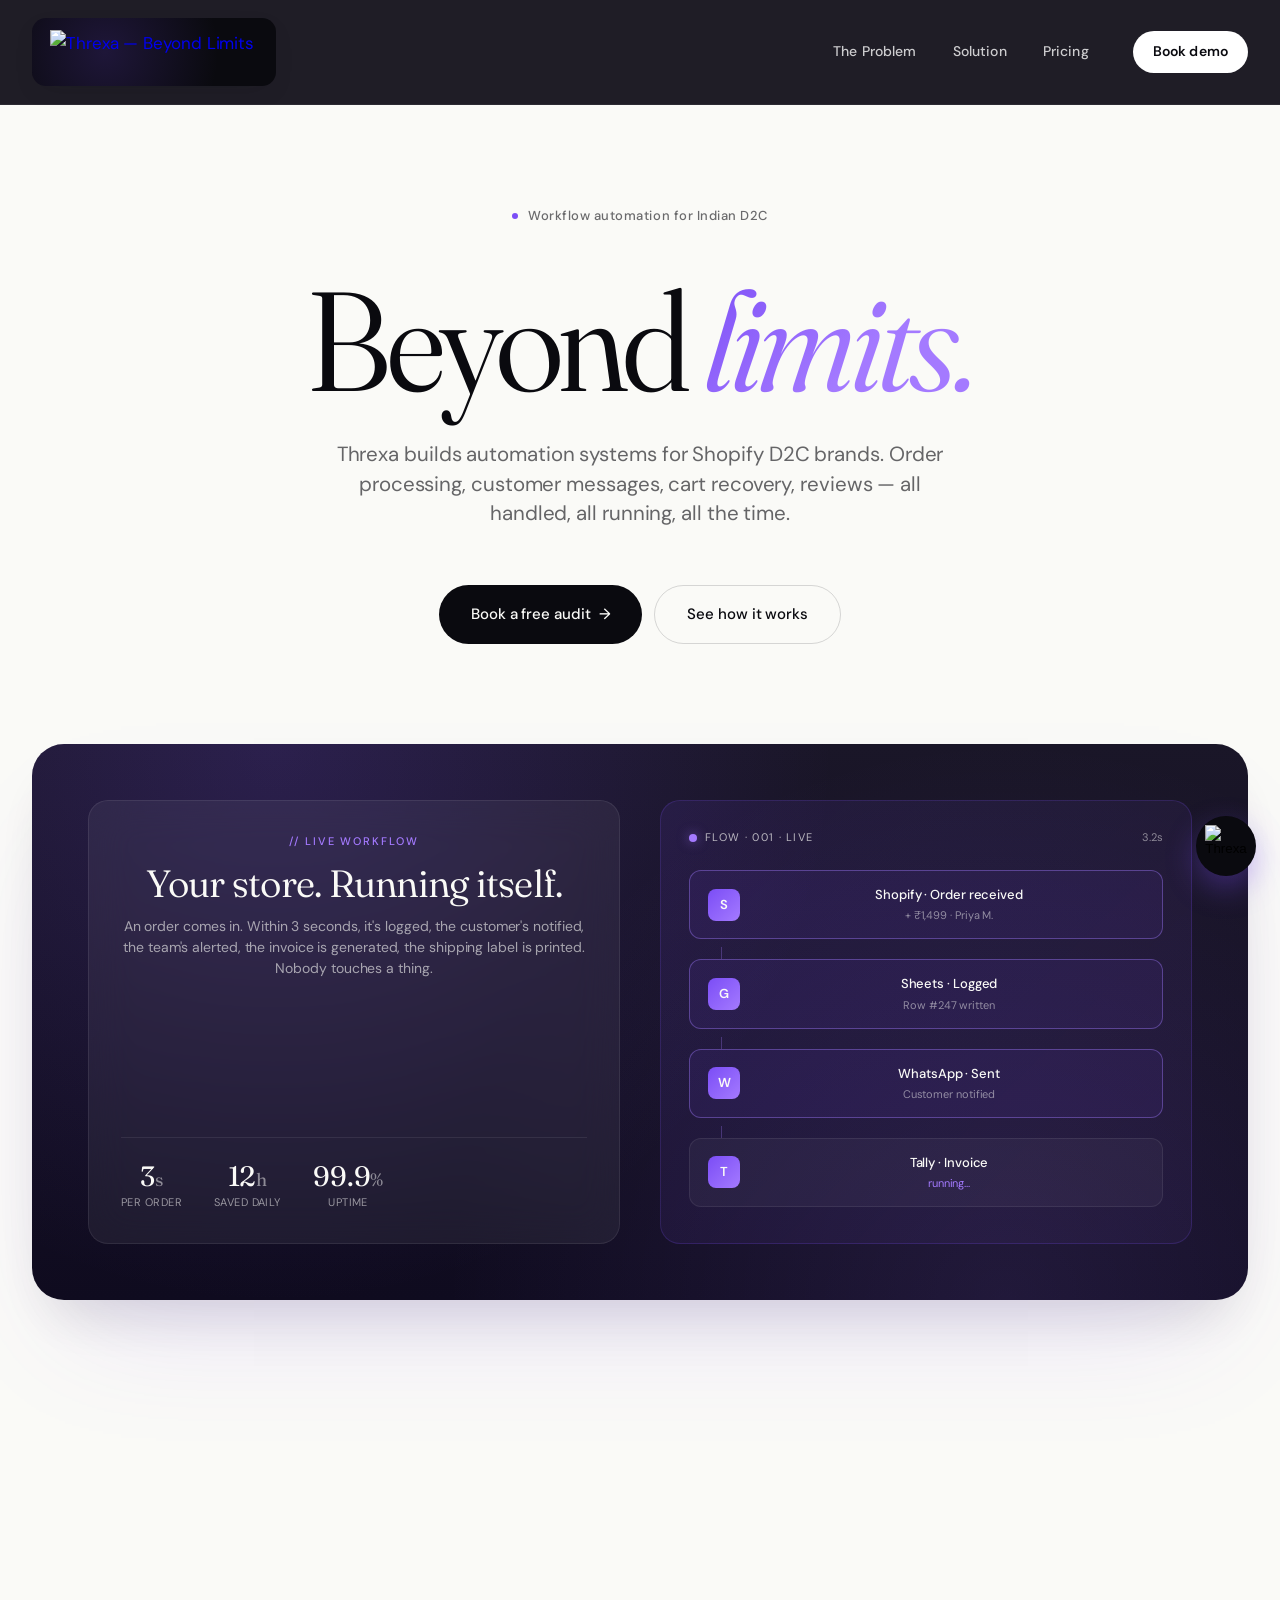
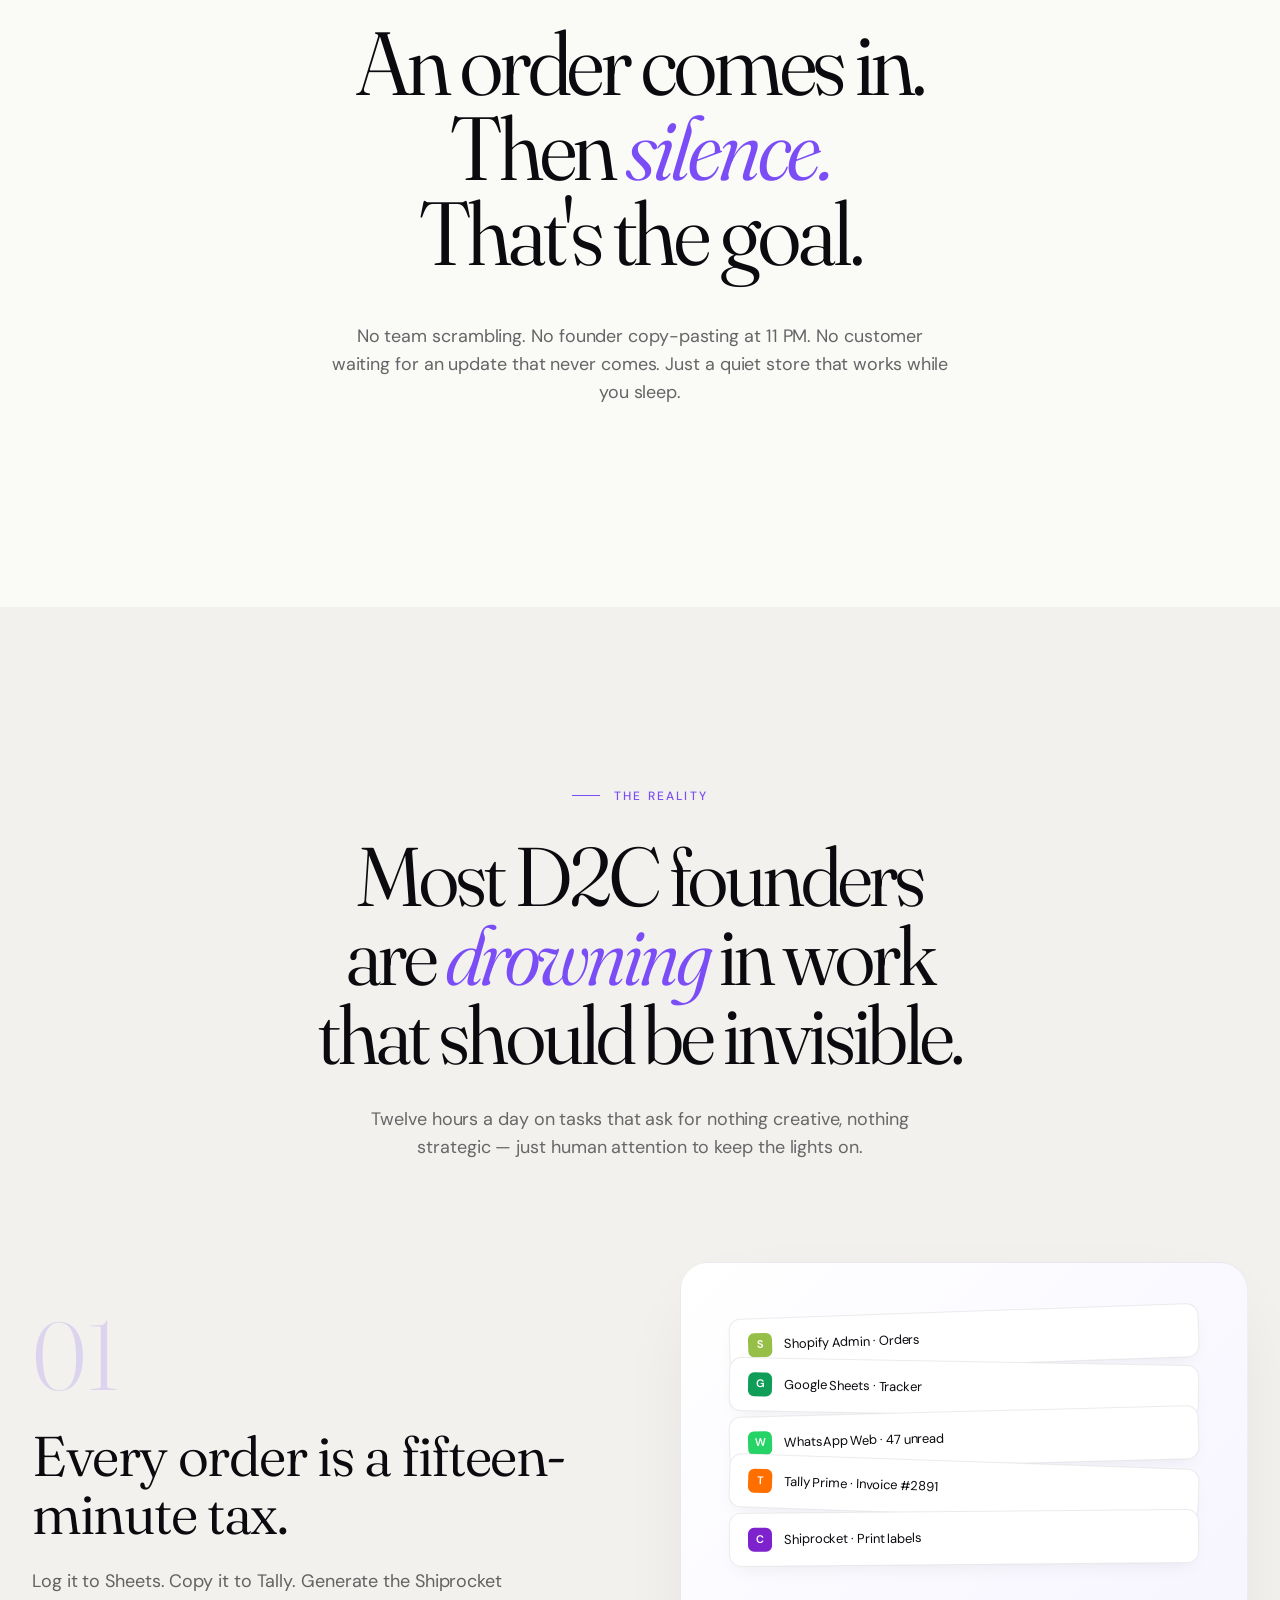
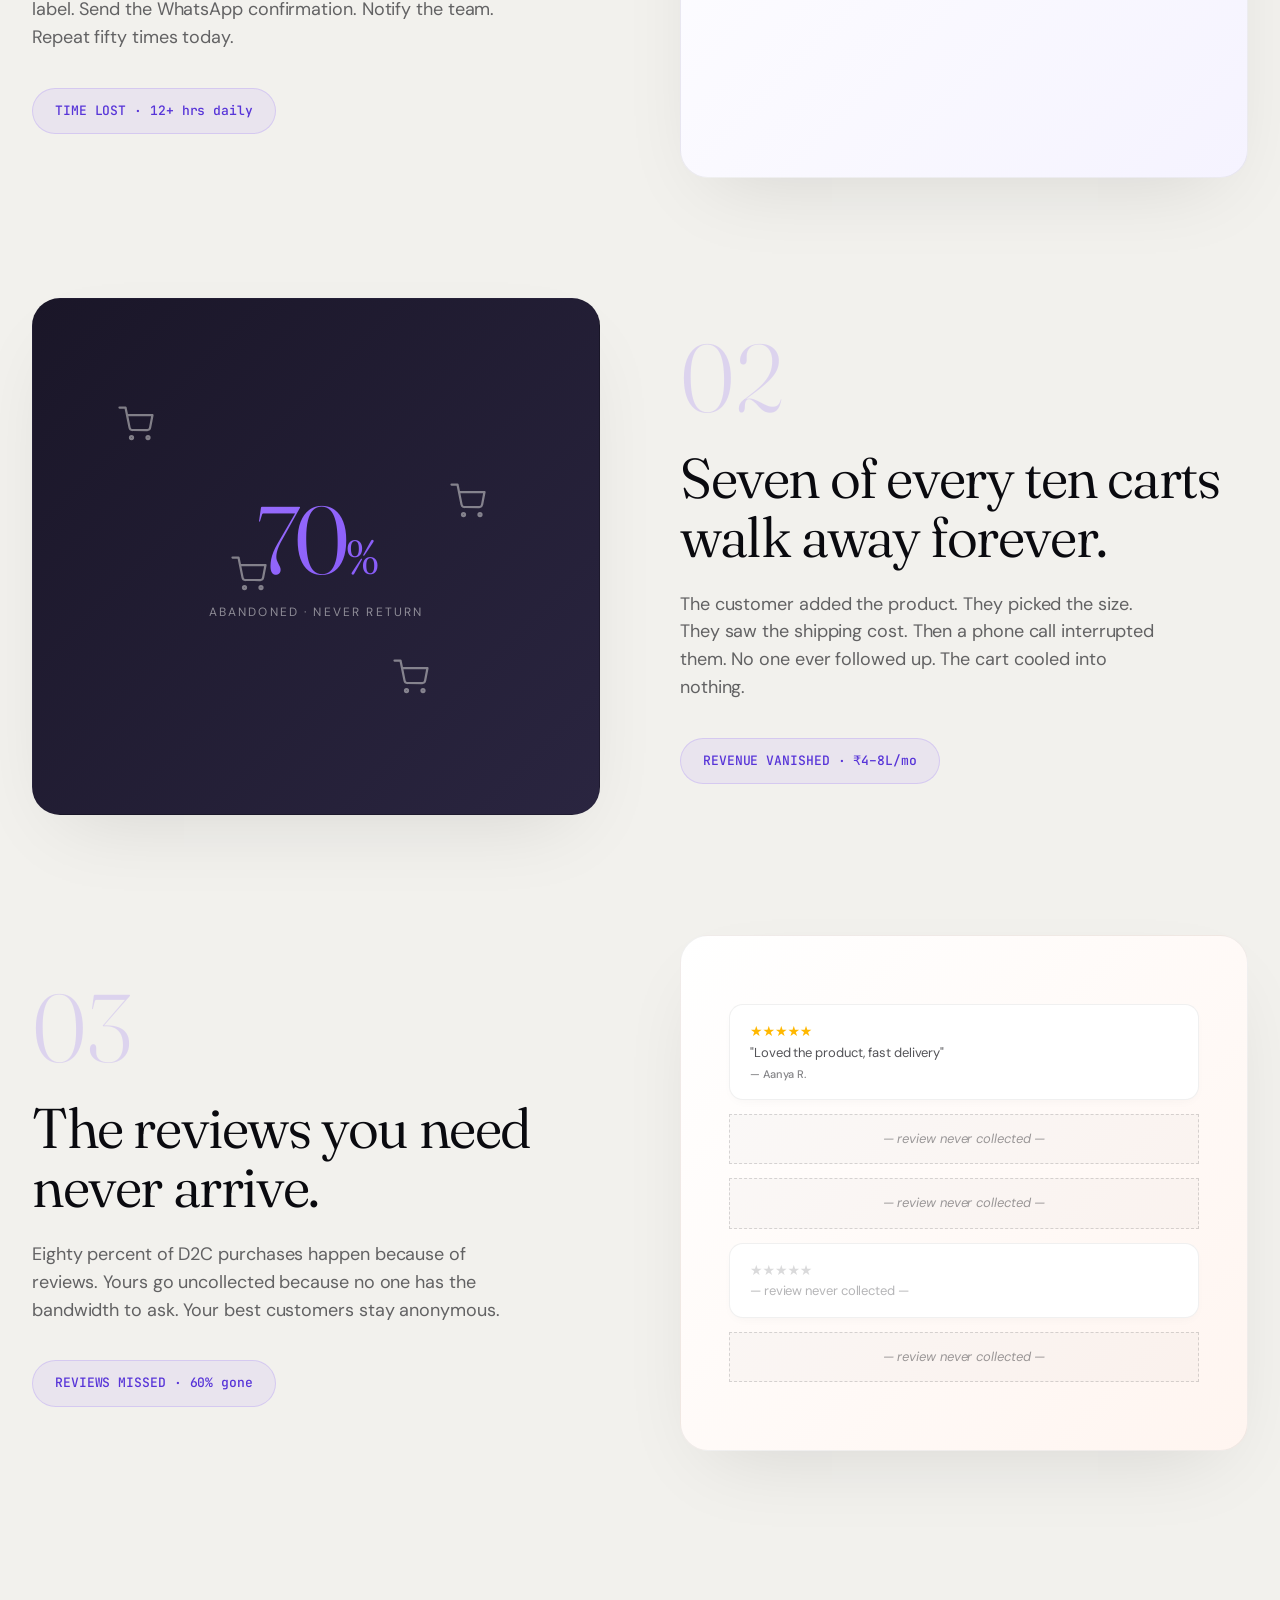
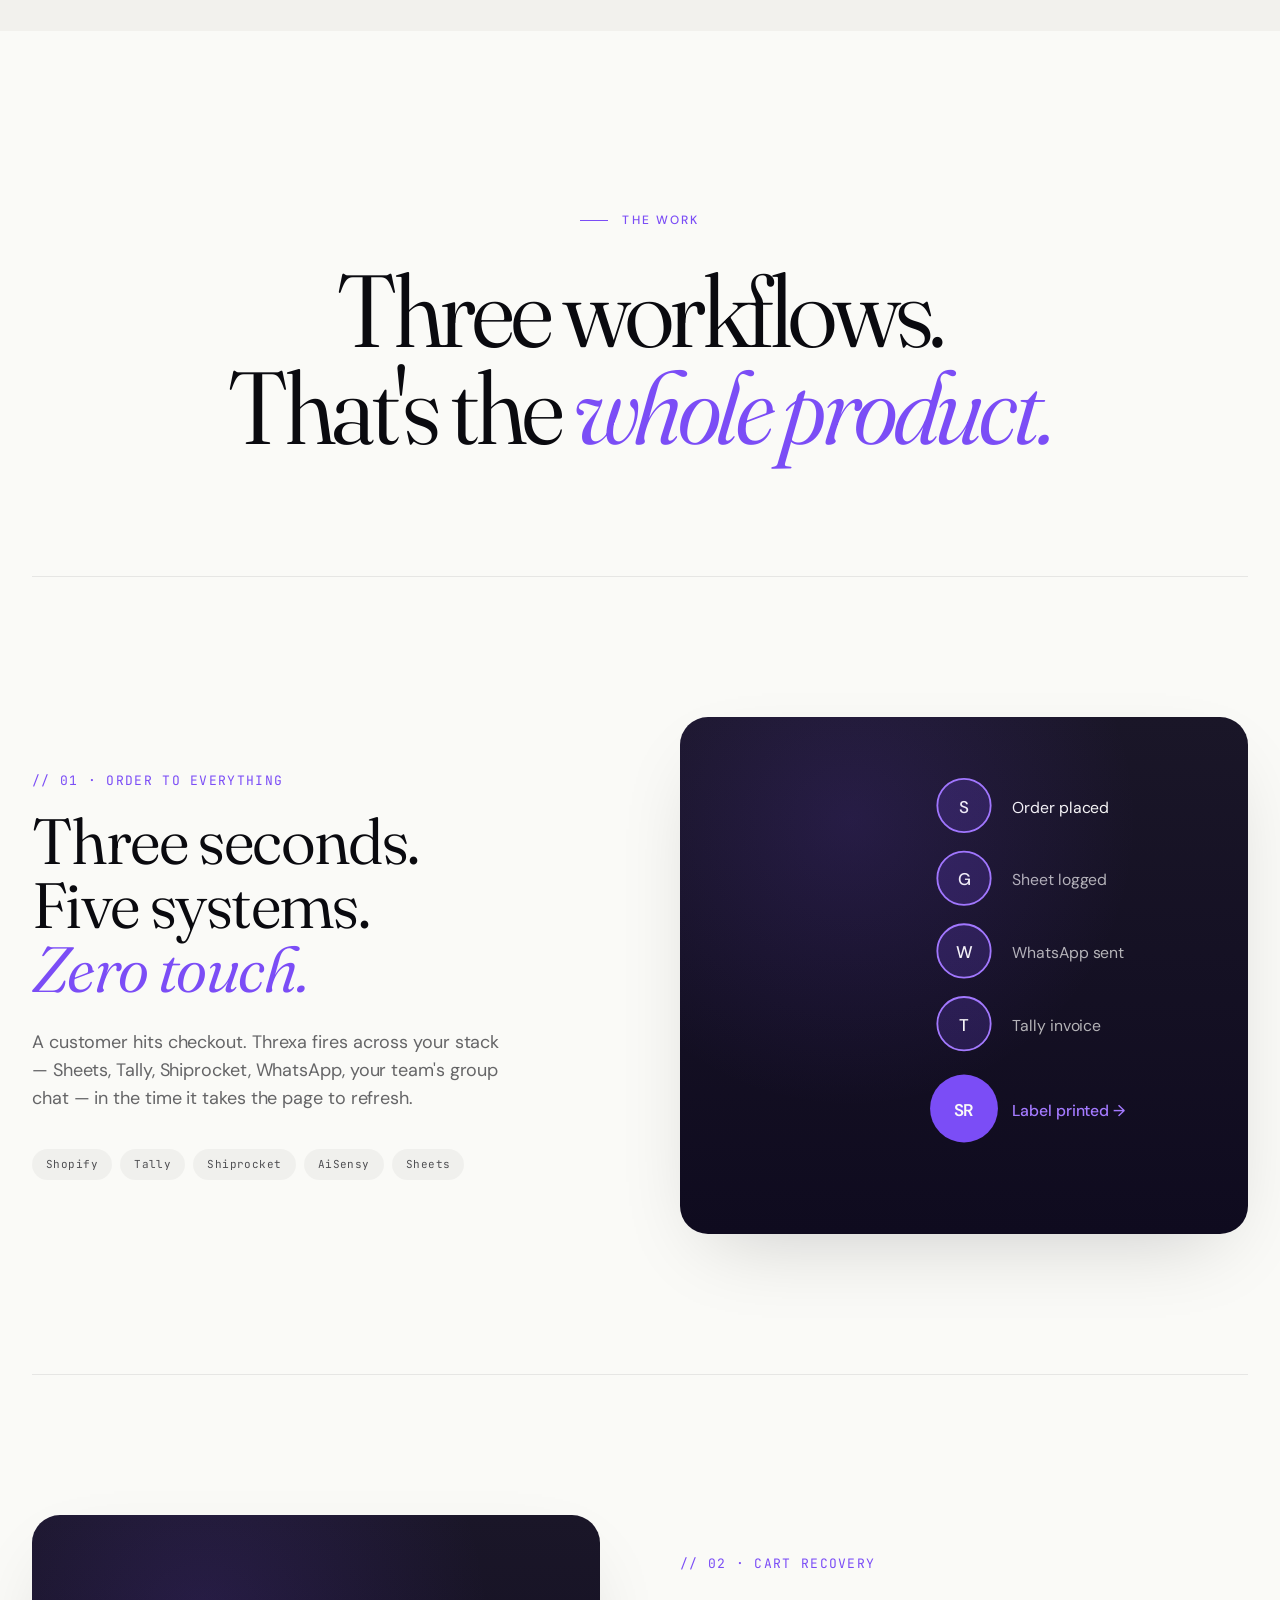
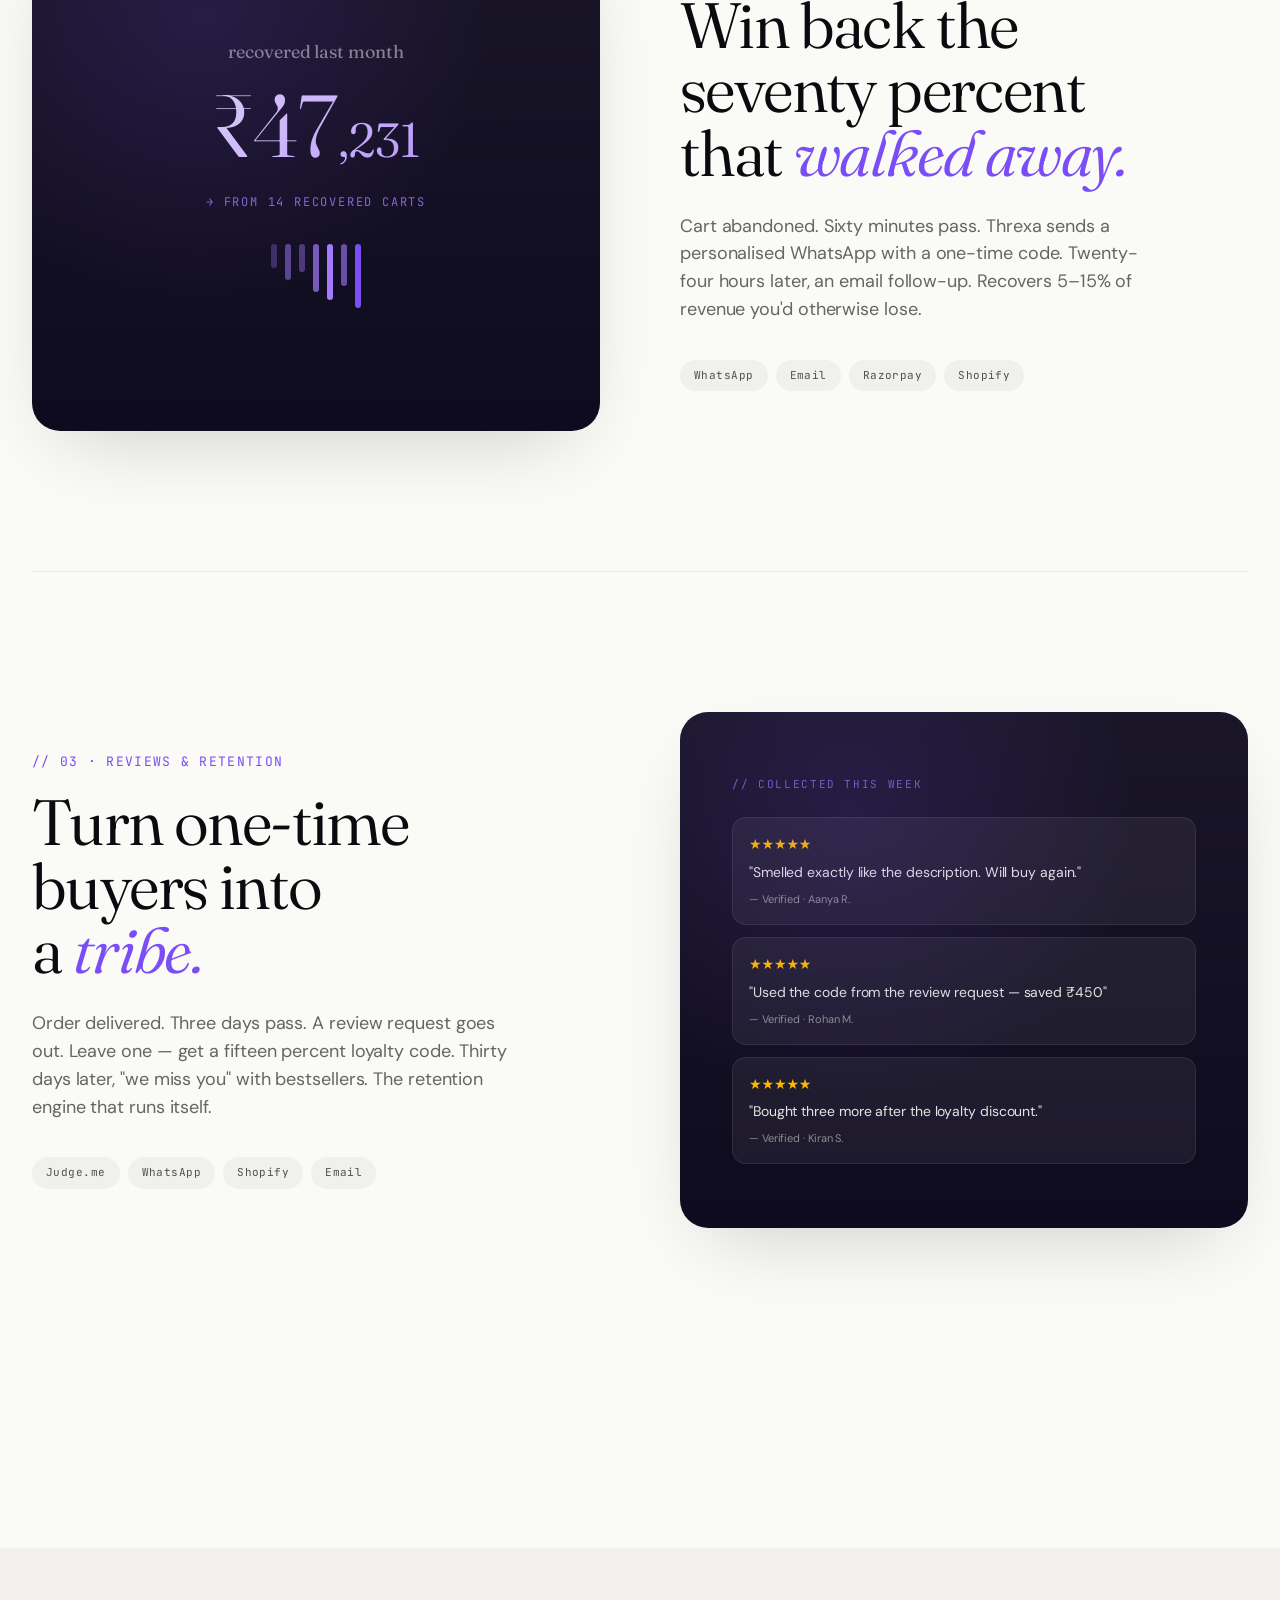
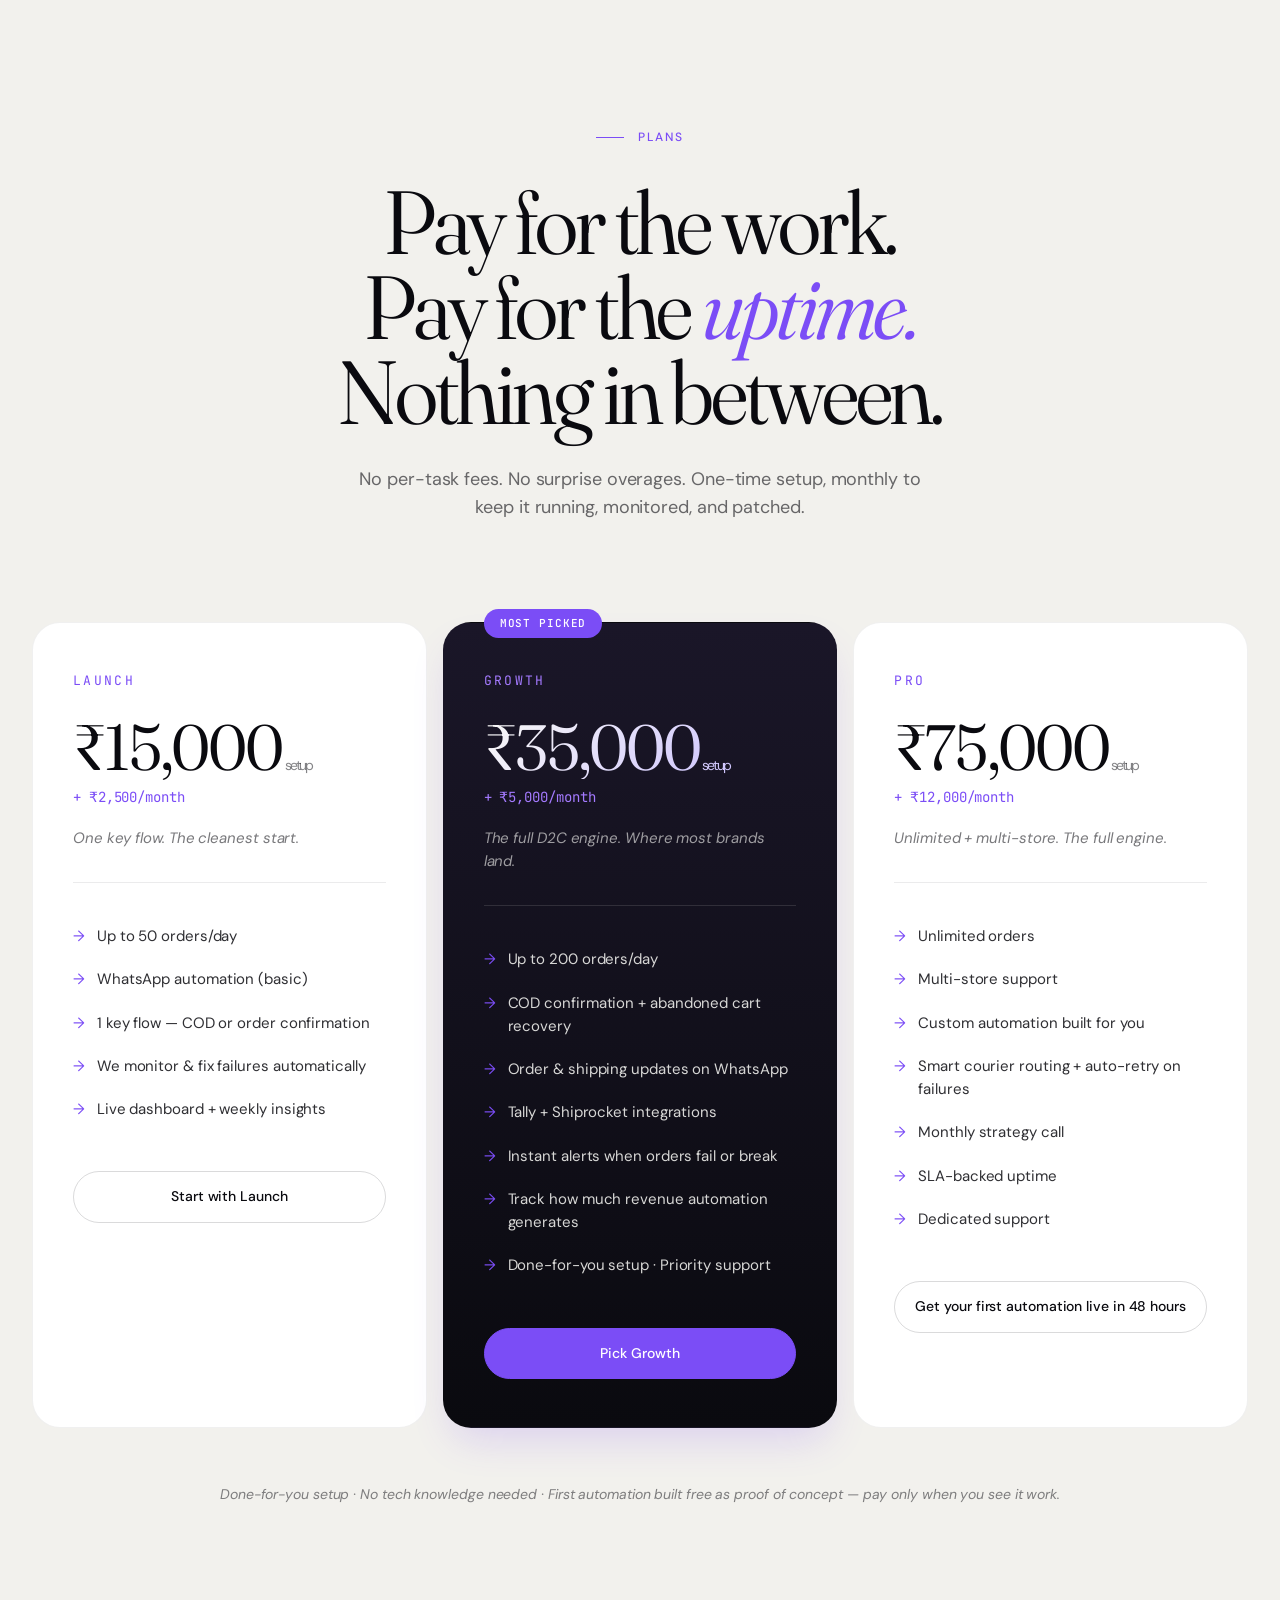
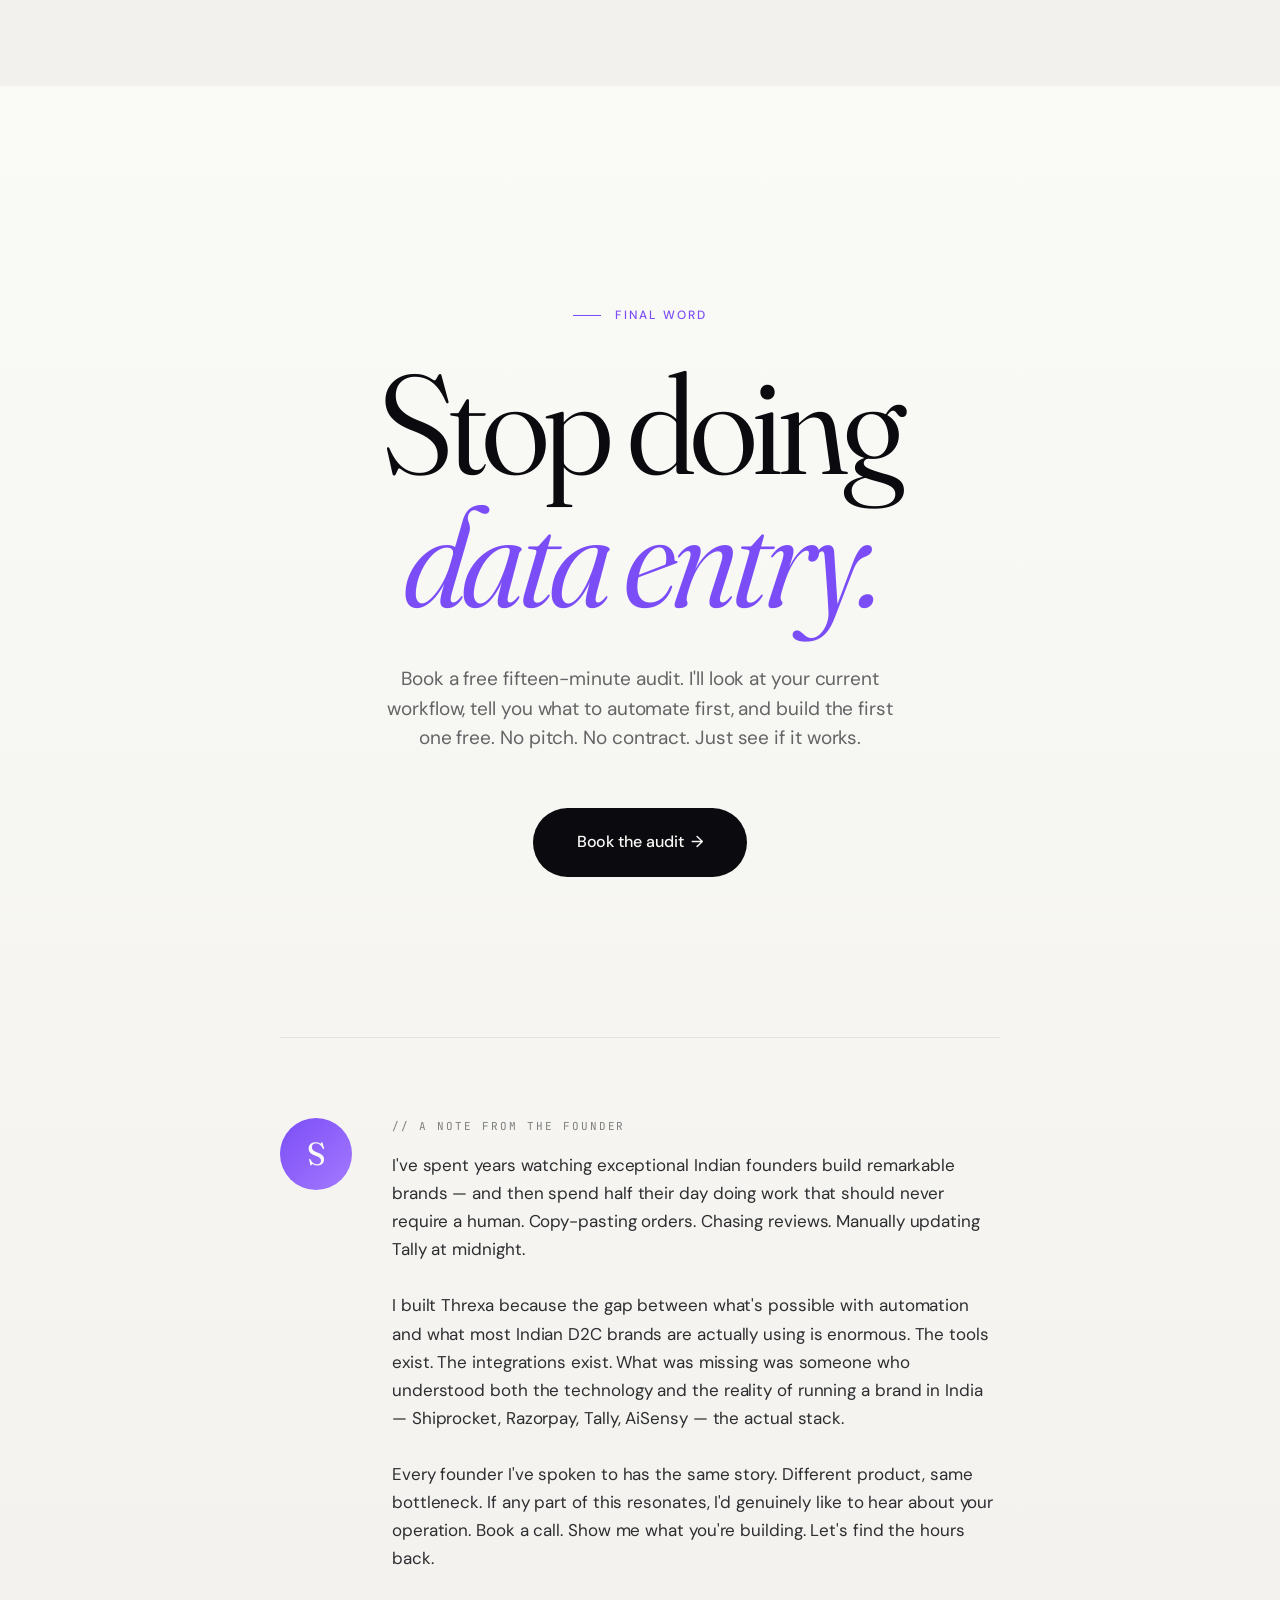
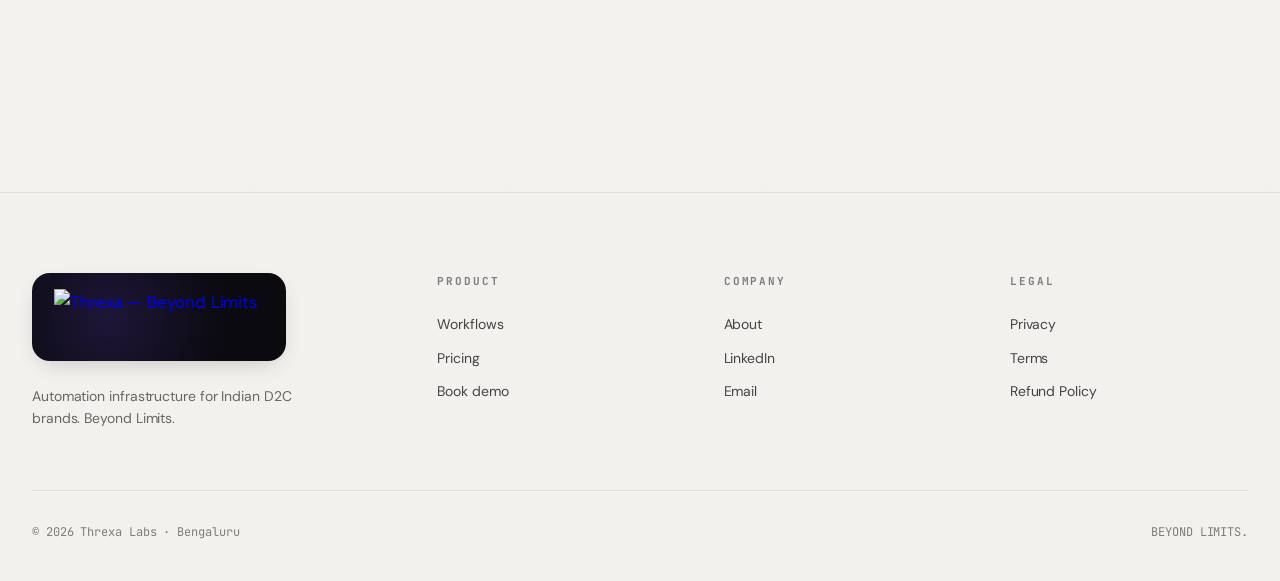
==== commit 687f93ba: "Changes" ====
--- a/public/threxa-site.html
+++ b/public/threxa-site.html
@@ -735,23 +735,39 @@
     padding: 20px 28px; border-bottom: 1px solid rgba(10,10,15,0.08);
   }
   .legal-head h3 {
-    font-family: 'Fraunces', serif; font-weight: 400; font-size: 22px;
-    letter-spacing: -0.02em;
+    font-family: 'DM Sans', system-ui, sans-serif;
+    font-weight: 600; font-size: 18px;
+    letter-spacing: -0.01em;
   }
   .legal-tabs { display: flex; gap: 4px; padding: 12px 20px; border-bottom: 1px solid rgba(10,10,15,0.06); flex-wrap: wrap; }
   .legal-tab {
-    font-family: 'JetBrains Mono', monospace; font-size: 11px;
-    letter-spacing: 0.14em; text-transform: uppercase;
+    font-family: 'DM Sans', system-ui, sans-serif;
+    font-size: 13px; font-weight: 500;
+    letter-spacing: 0; text-transform: none;
     padding: 8px 14px; border-radius: 999px; cursor: pointer;
     background: transparent; color: rgba(10,10,15,0.6); border: 1px solid transparent;
   }
   .legal-tab.active { background: #0A0A0F; color: #FAFAF7; }
-  .legal-body { padding: 24px 28px 32px; overflow-y: auto; font-size: 14.5px; line-height: 1.65; }
-  .legal-body h4 { font-family: 'Fraunces', serif; font-weight: 400; font-size: 18px; margin: 22px 0 8px; letter-spacing: -0.01em; }
-  .legal-body h5 { font-family: 'JetBrains Mono', monospace; font-size: 11px; letter-spacing: 0.16em; text-transform: uppercase; color: rgba(10,10,15,0.55); margin: 18px 0 6px; }
+  .legal-body {
+    padding: 24px 28px 32px; overflow-y: auto;
+    font-family: 'DM Sans', system-ui, sans-serif;
+    font-size: 14.5px; line-height: 1.7;
+    color: rgba(10,10,15,0.82);
+  }
+  .legal-body h4 {
+    font-family: 'DM Sans', system-ui, sans-serif;
+    font-weight: 600; font-size: 17px;
+    margin: 4px 0 14px; letter-spacing: -0.01em; color: #0A0A0F;
+  }
+  .legal-body h5 {
+    font-family: 'DM Sans', system-ui, sans-serif;
+    font-weight: 600; font-size: 13.5px;
+    letter-spacing: 0; text-transform: none;
+    color: #0A0A0F; margin: 20px 0 6px;
+  }
   .legal-body p, .legal-body li { color: rgba(10,10,15,0.78); }
   .legal-body ul { padding-left: 20px; margin: 6px 0 10px; }
-  .legal-body strong { color: #0A0A0F; }
+  .legal-body strong { color: #0A0A0F; font-weight: 600; }
   .legal-close {
     background: transparent; border: none; cursor: pointer;
     font-size: 22px; color: rgba(10,10,15,0.6); width: 36px; height: 36px;
@@ -772,7 +788,7 @@
     transition: transform 0.2s ease;
   }
   .chatbot-launcher:hover { transform: translateY(-2px) scale(1.04); }
-  .chatbot-launcher img { width: 34px; height: 34px; object-fit: contain; }
+  .chatbot-launcher img { width: 42px; height: 42px; object-fit: contain; display: block; }
   .chatbot-panel {
     position: fixed; right: 24px; bottom: 96px; z-index: 901;
     width: 340px; max-width: calc(100vw - 32px);
@@ -788,9 +804,8 @@
     background: #0A0A0F; color: #FAFAF7;
     padding: 16px 18px; display: flex; align-items: center; gap: 12px;
   }
-  .chatbot-head img { width: 30px; height: 30px; object-fit: contain; background: #FAFAF7; border-radius: 8px; padding: 4px; }
-  .chatbot-head .ch-title { font-family: 'Fraunces', serif; font-size: 16px; }
-  .chatbot-head .ch-sub { font-family: 'JetBrains Mono', monospace; font-size: 10px; letter-spacing: 0.14em; text-transform: uppercase; color: rgba(250,250,247,0.55); }
+  .chatbot-head img { width: 34px; height: 34px; object-fit: contain; }
+  .chatbot-head .ch-title { font-family: 'DM Sans', system-ui, sans-serif; font-weight: 600; font-size: 15px; letter-spacing: -0.005em; }
   .chatbot-body { padding: 18px; font-size: 14px; line-height: 1.55; overflow-y: auto; }
   .chatbot-body p { color: rgba(10,10,15,0.78); margin-bottom: 10px; }
   .chatbot-actions { display: flex; flex-direction: column; gap: 8px; margin-top: 12px; }
@@ -1347,10 +1362,9 @@
 <!-- THREXA CHATBOT -->
 <div class="chatbot-panel" id="chatbotPanel" role="dialog" aria-label="Threxa assistant">
   <div class="chatbot-head">
-    <img src="/threxa-logo.png" alt="Threxa" />
+    <img src="/threxa-icon.png" alt="Threxa" />
     <div>
       <div class="ch-title">Threxa Assistant</div>
-      <div class="ch-sub">Beyond Limits</div>
     </div>
   </div>
   <div class="chatbot-body">
@@ -1365,7 +1379,7 @@
   <div class="chatbot-foot">Avg. reply · 24–48h</div>
 </div>
 <button class="chatbot-launcher" id="chatbotLauncher" aria-label="Open Threxa assistant">
-  <img src="/threxa-logo.png" alt="Threxa" />
+  <img src="/threxa-icon.png" alt="Threxa" />
 </button>
 
 <script>
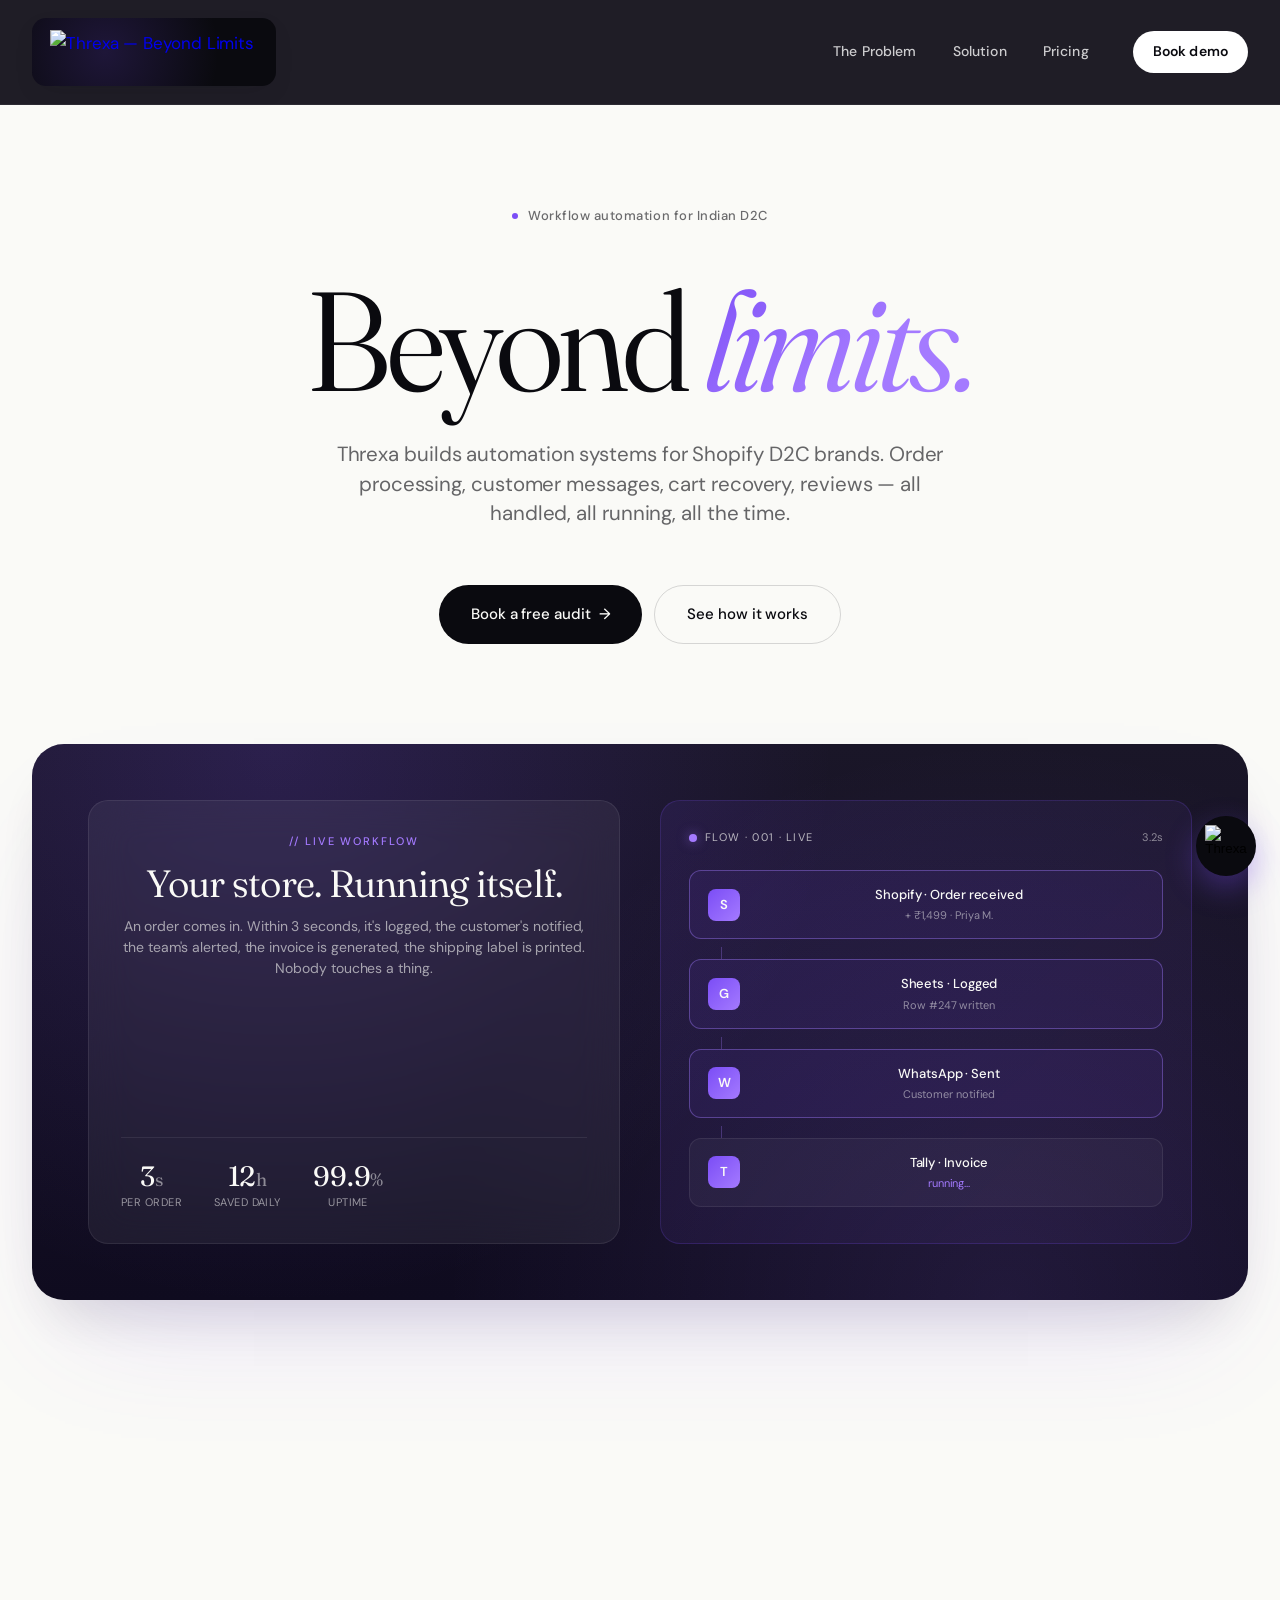
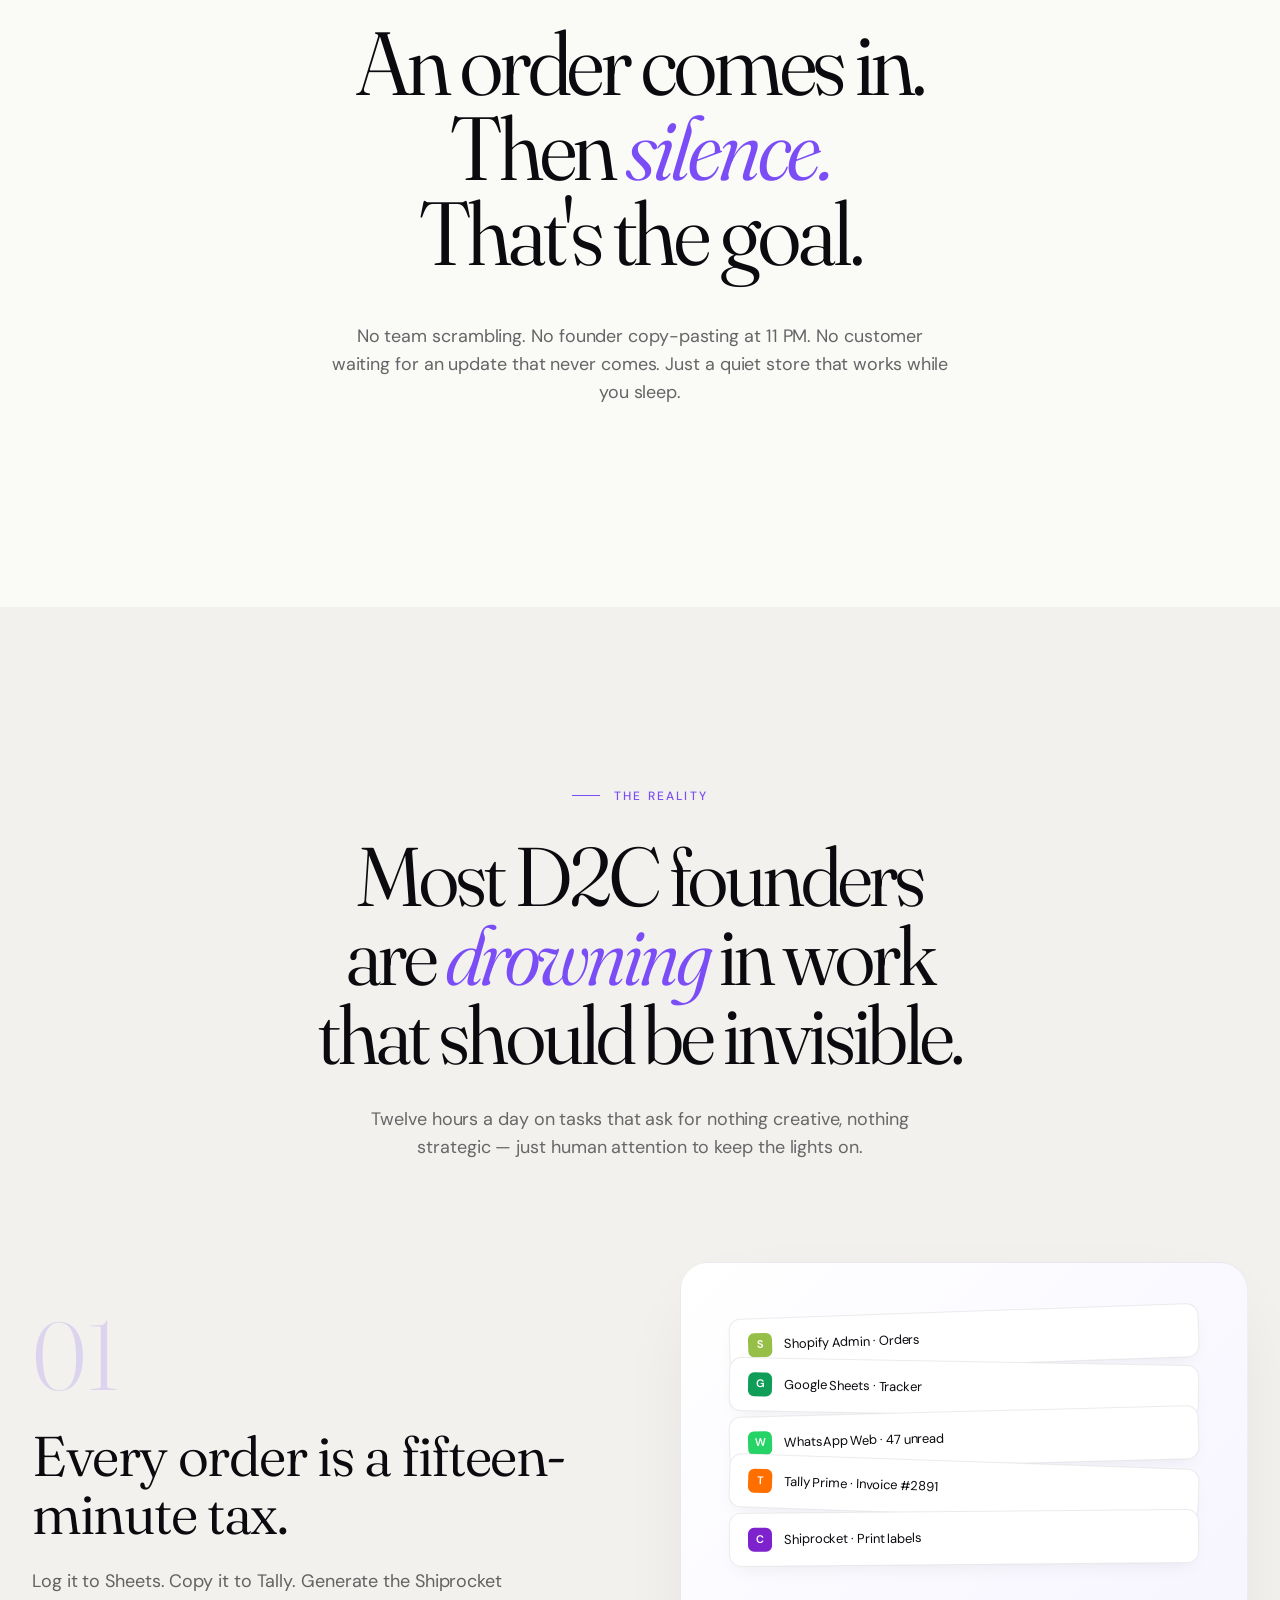
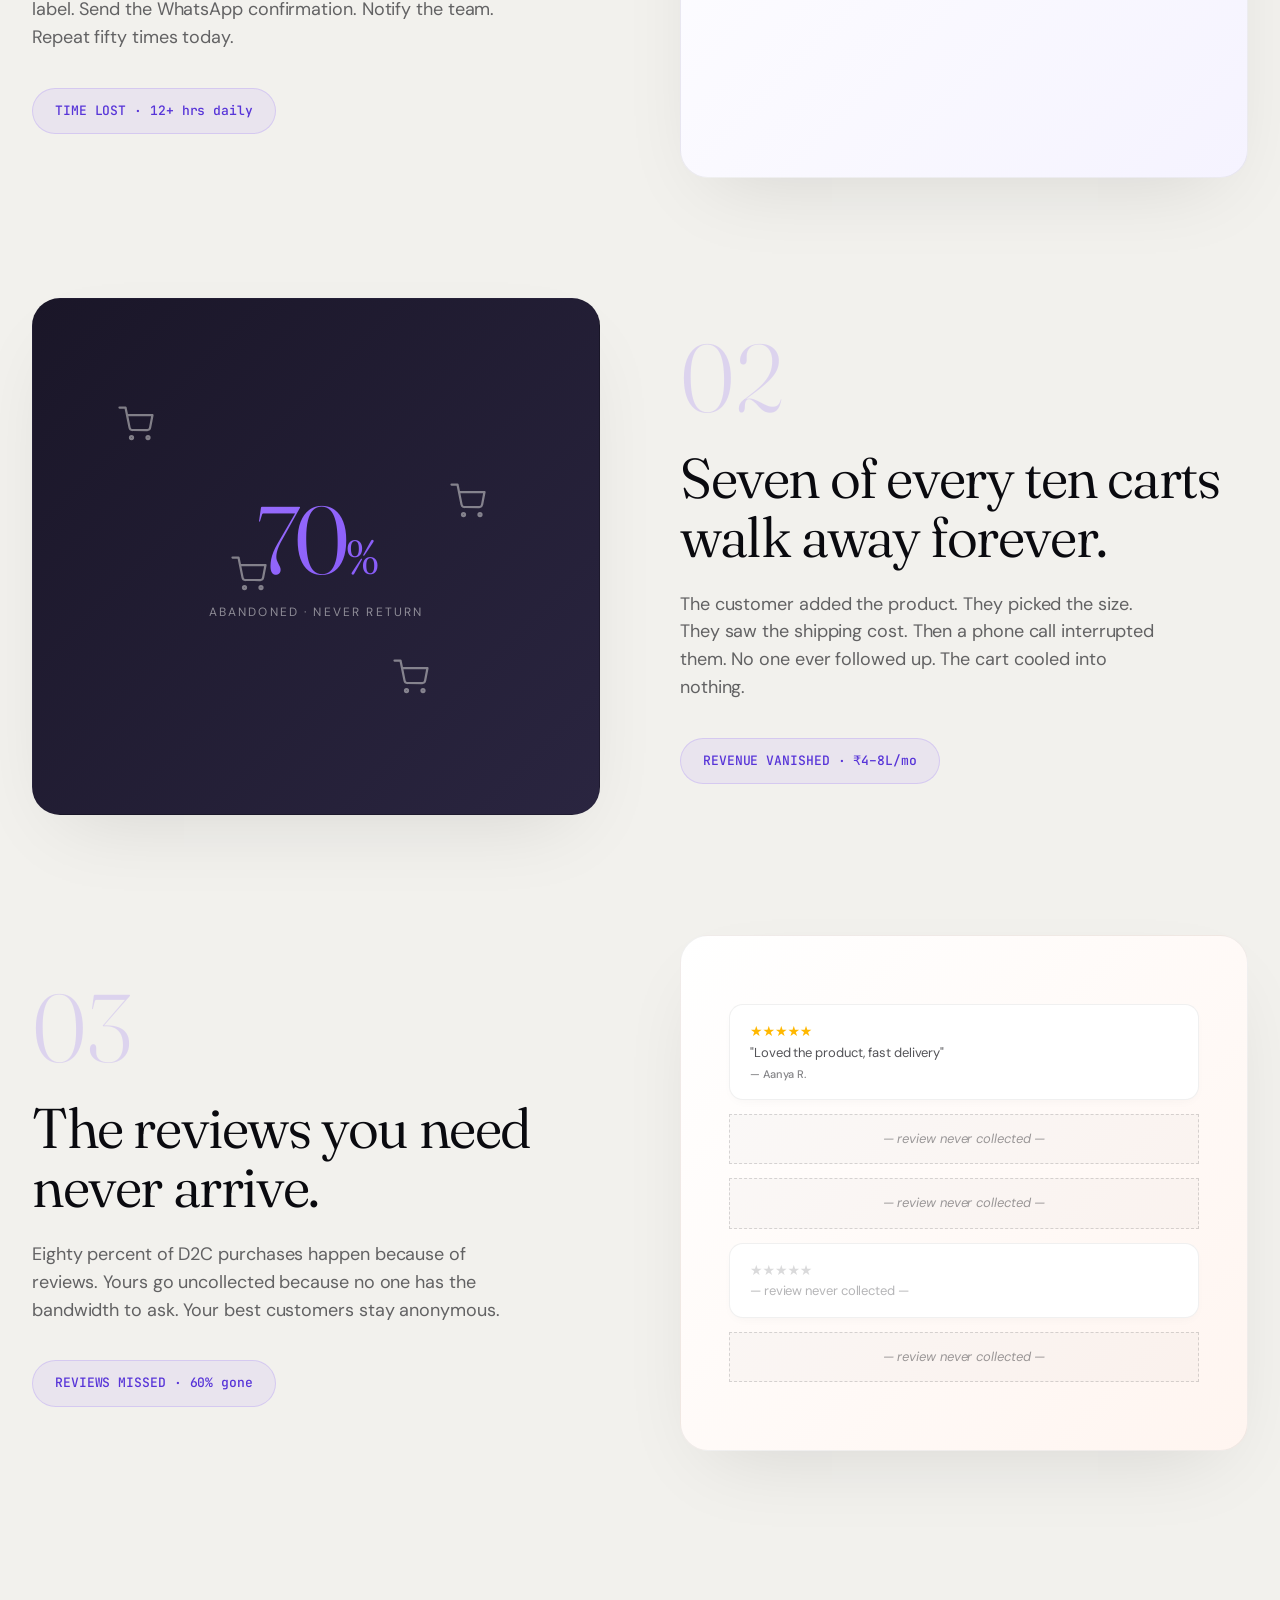
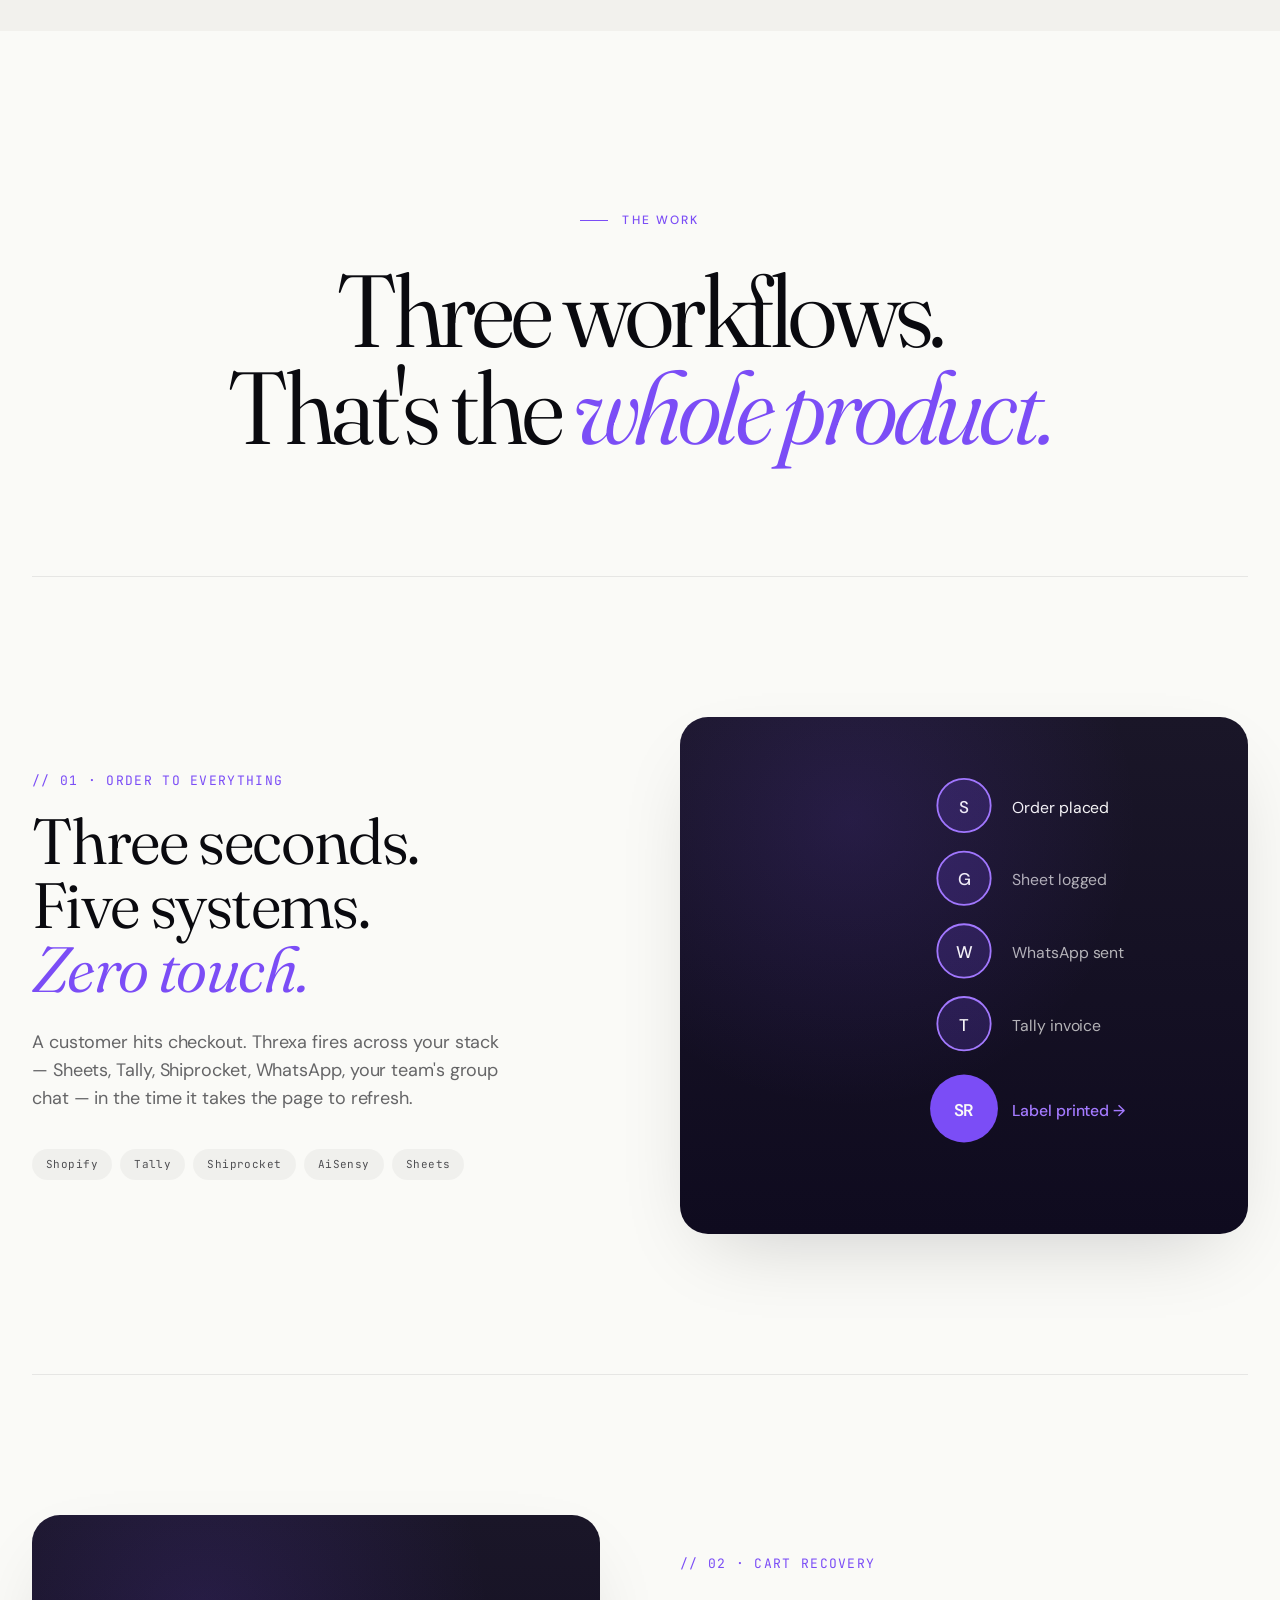
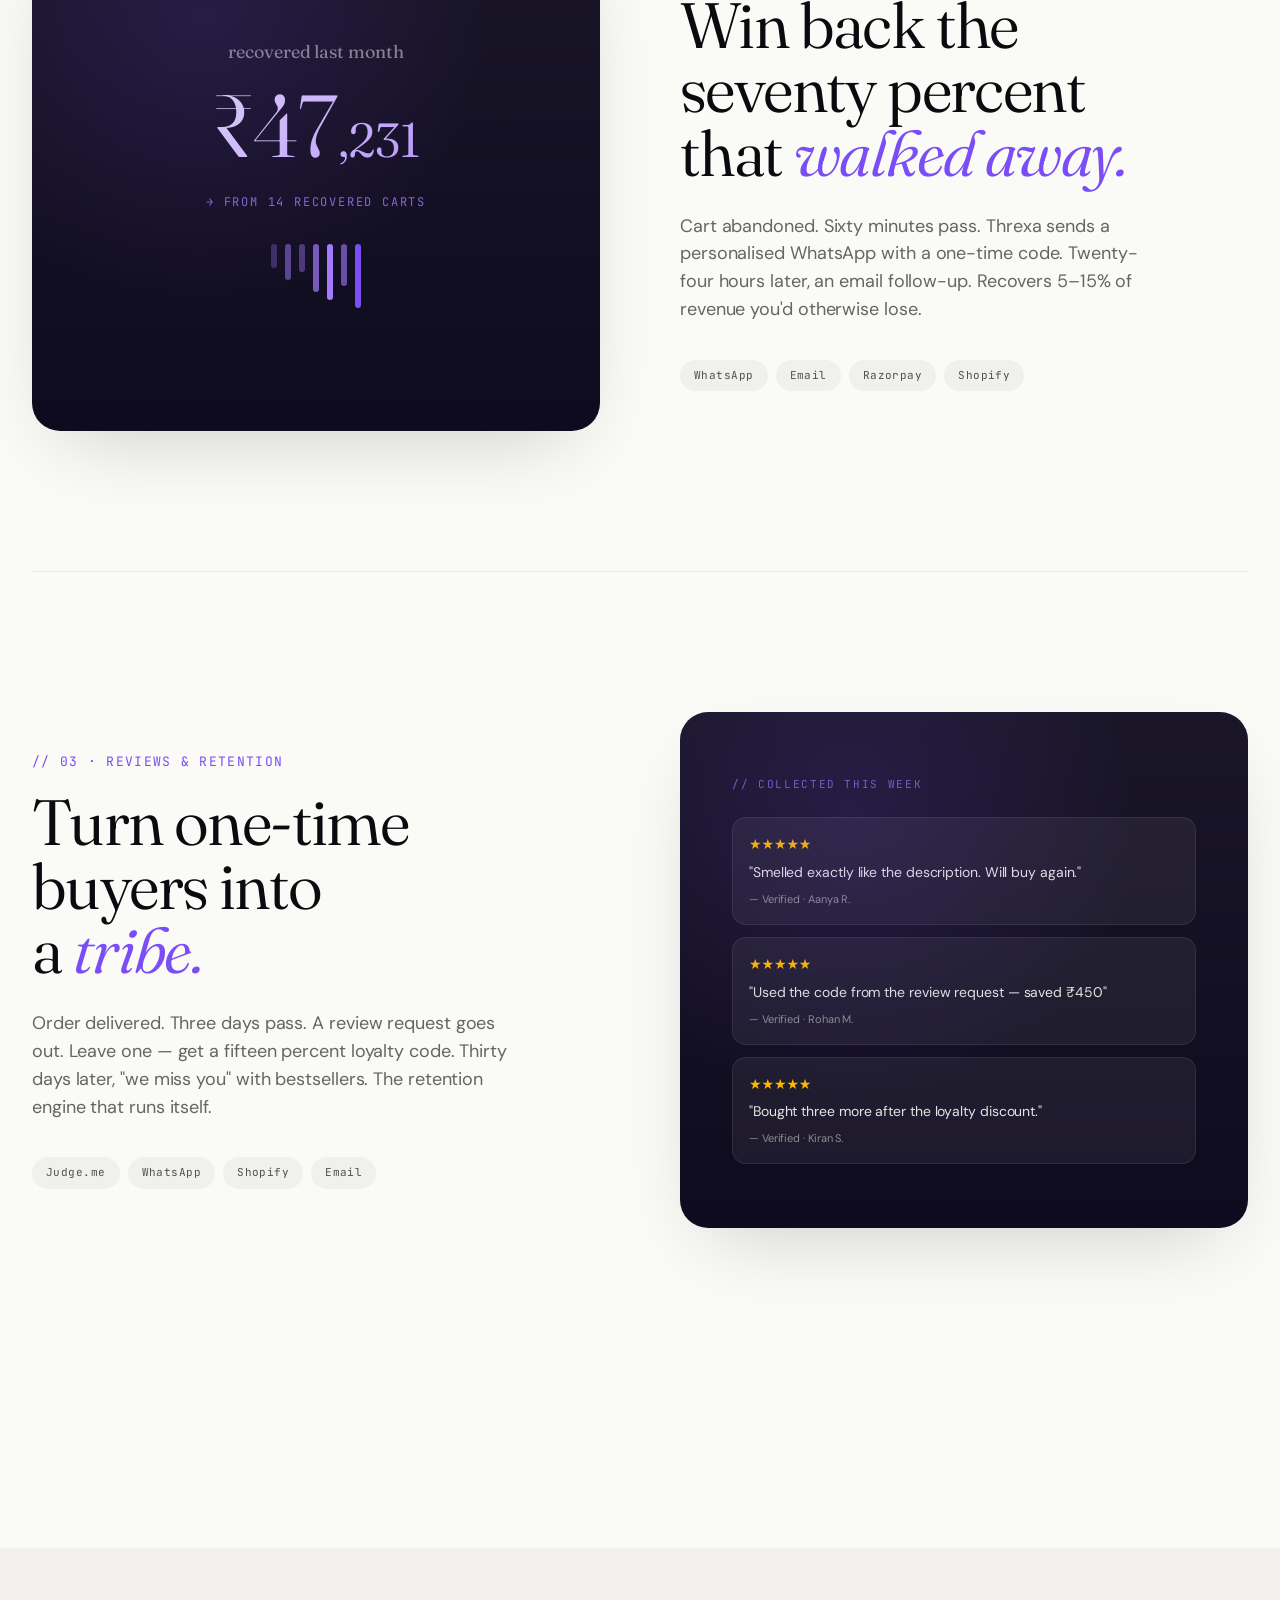
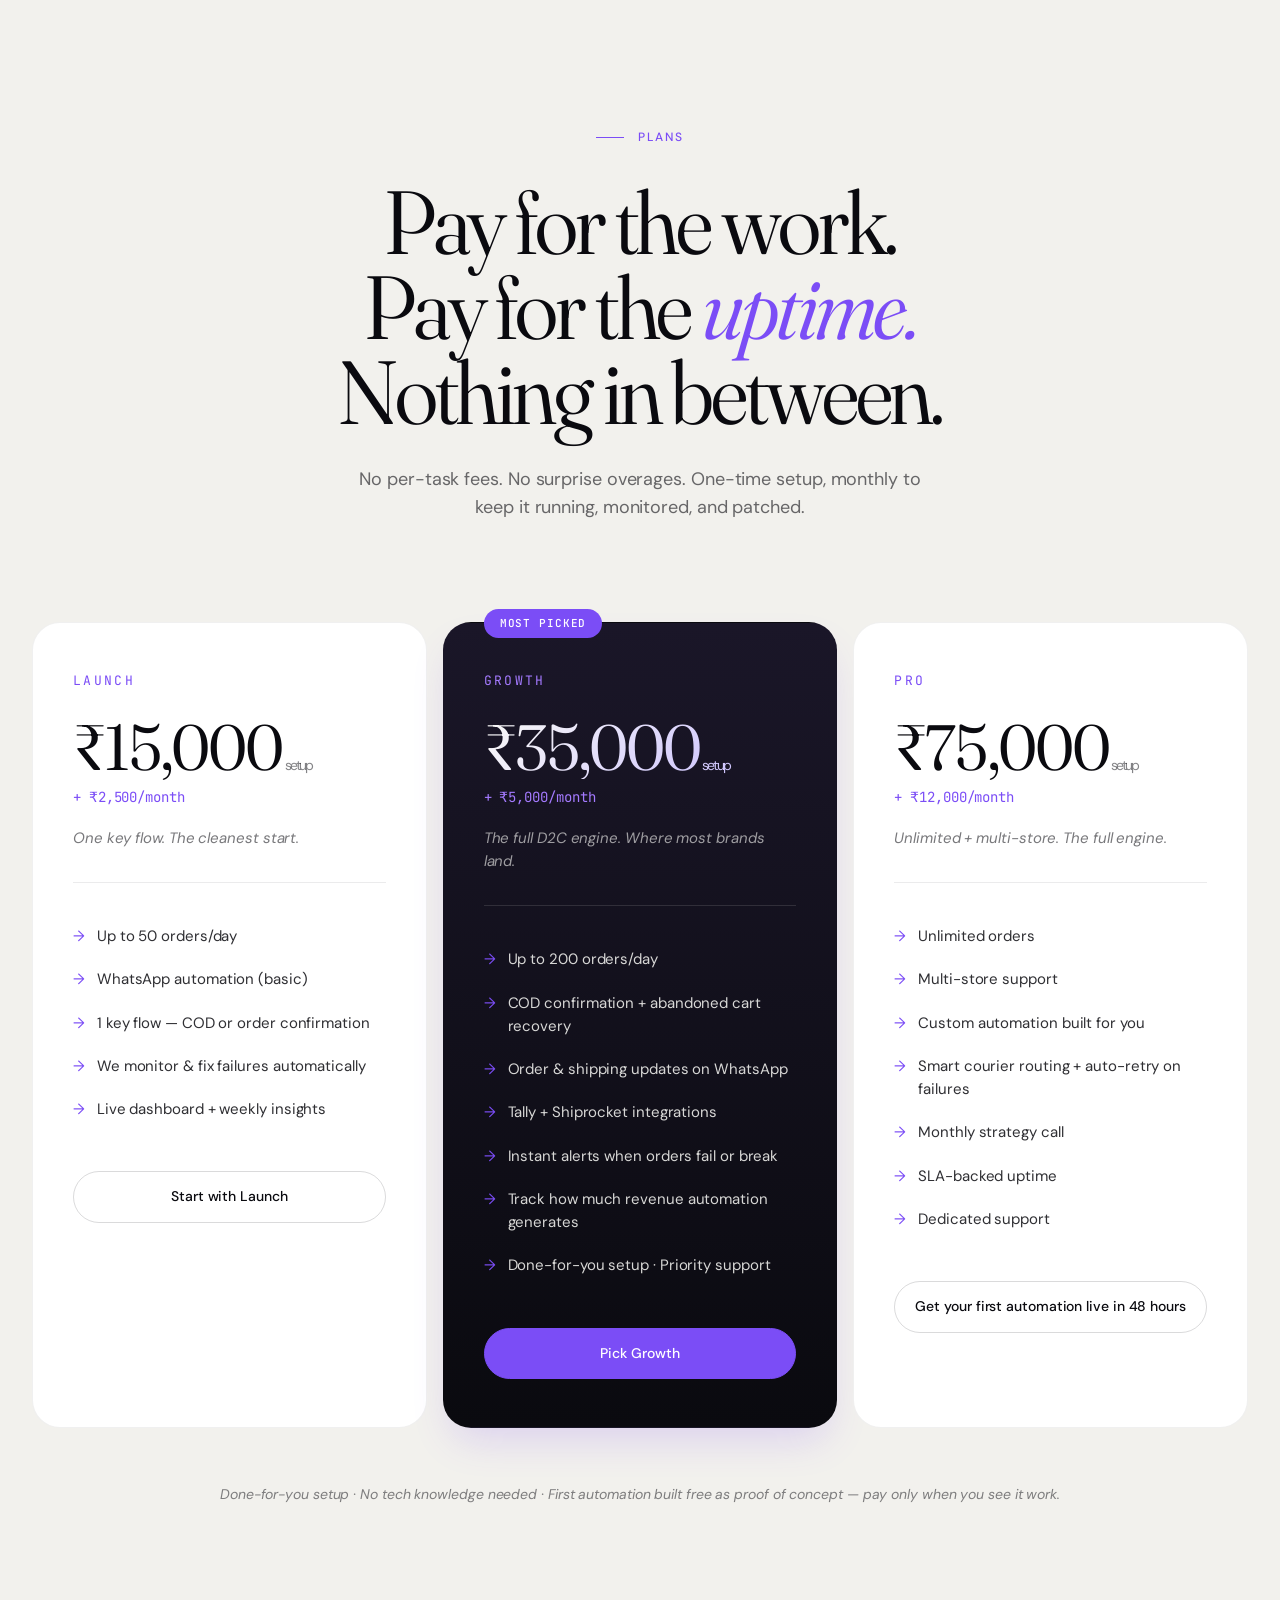
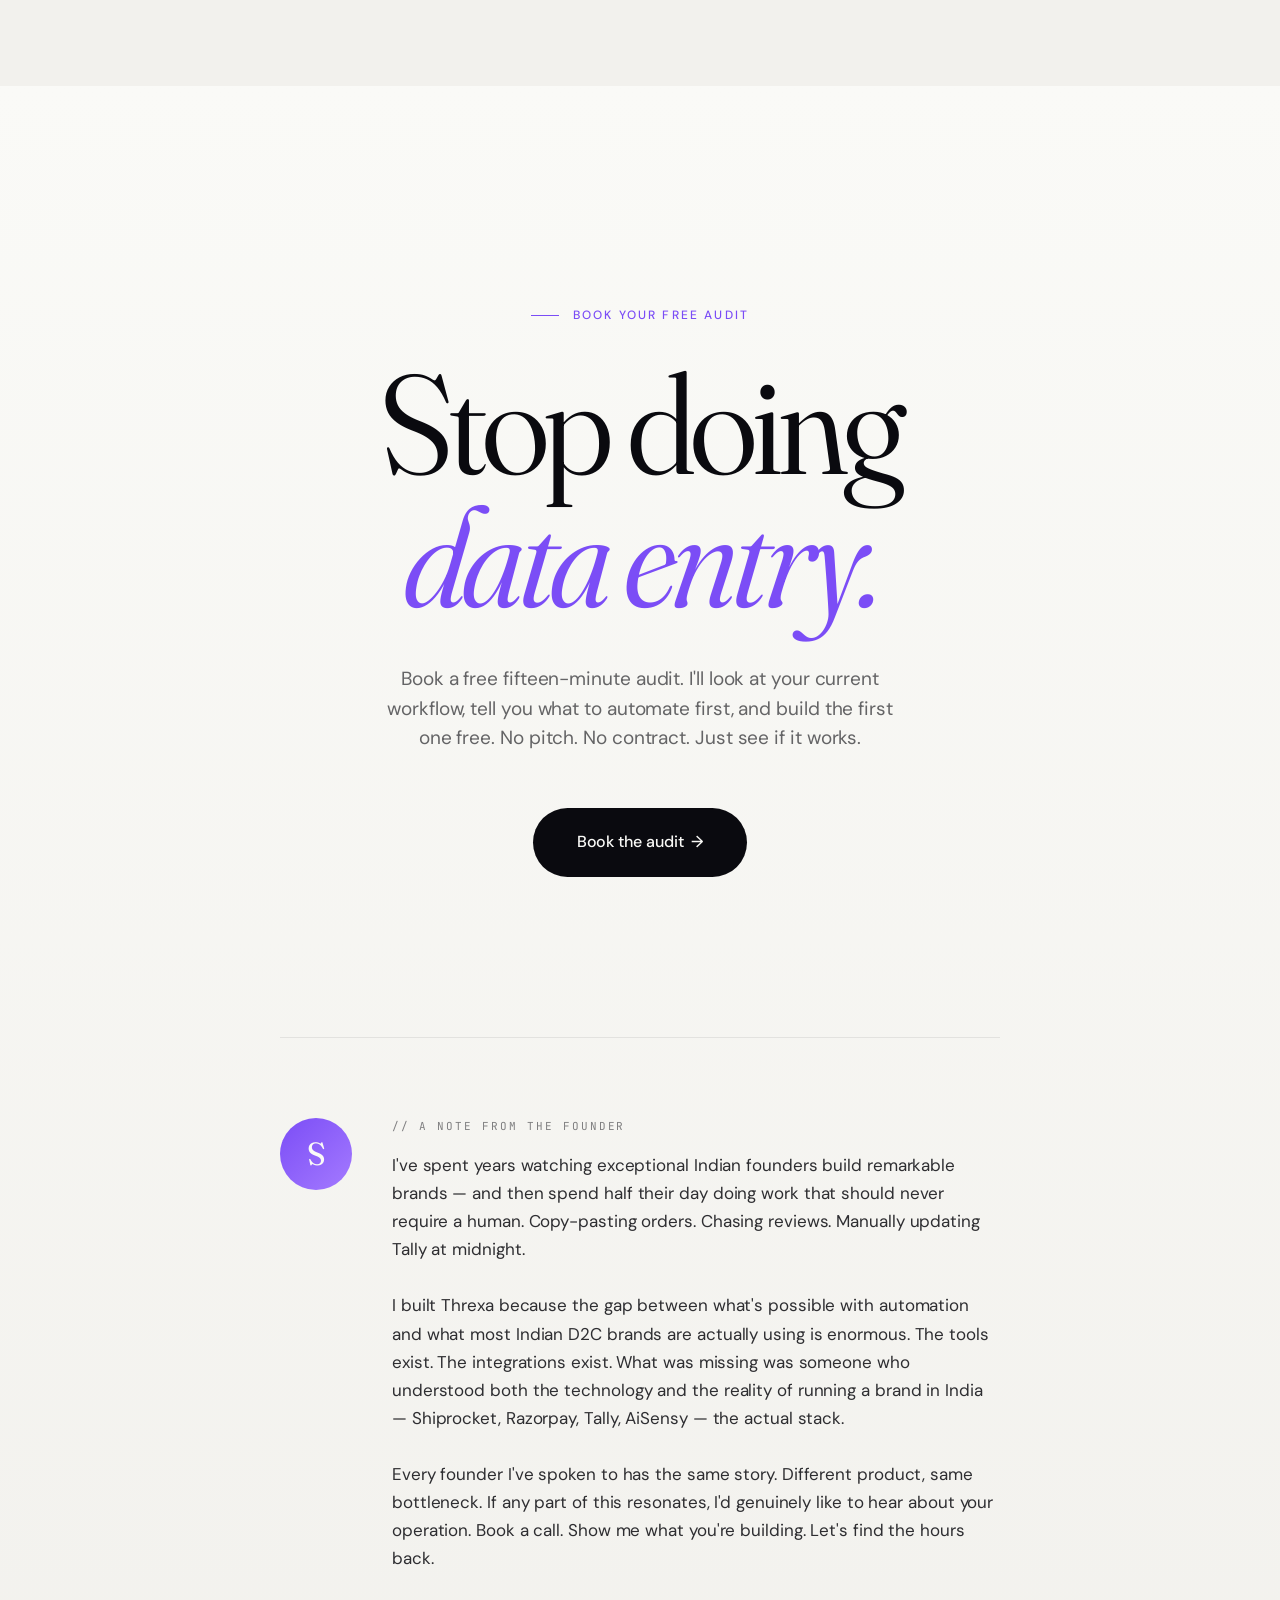
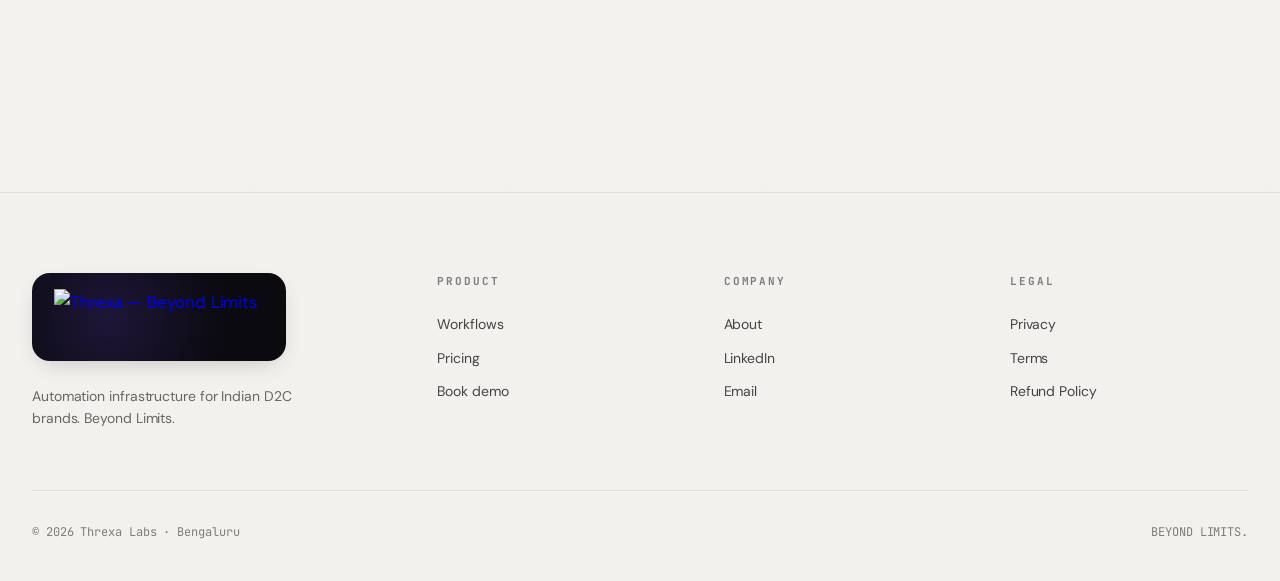
==== commit 3317a510: "Update threxa-site.html" ====
--- a/public/threxa-site.html
+++ b/public/threxa-site.html
@@ -7,7 +7,7 @@
 <meta name="description" content="Workflow automation infrastructure for Indian D2C brands. Stop doing data entry. Start counting the money." />
 <meta property="og:title" content="Threxa — Beyond Limits" />
 <meta property="og:description" content="Workflow automation infrastructure for Indian D2C brands." />
-<link rel="icon" type="image/png" href="/threxa-logo.png" />
+<link rel="icon" type="image/png" href="/threxa-icon.png" />
 <link rel="preconnect" href="https://fonts.googleapis.com">
 <link rel="preconnect" href="https://fonts.gstatic.com" crossorigin>
 <link href="https://fonts.googleapis.com/css2?family=Fraunces:opsz,wght,SOFT@9..144,300..700,0..100&family=DM+Sans:opsz,wght@9..40,300..700&family=JetBrains+Mono:wght@400;500&family=Saira:wght@200;300;400;500&display=swap" rel="stylesheet">
@@ -1221,10 +1221,10 @@
 <!-- CTA FINAL -->
 <section class="cta-final" id="book">
   <div class="container-narrow reveal">
-    <div class="label-row" style="justify-content: center;">Final word</div>
+    <div class="label-row" style="justify-content: center;">Book your free audit</div>
     <h2 class="display">Stop doing<br/><em>data entry.</em></h2>
     <p>Book a free fifteen-minute audit. I'll look at your current workflow, tell you what to automate first, and build the first one free. No pitch. No contract. Just see if it works.</p>
-    <a href="https://cal.com/threxa" class="btn-primary">Book the audit <span class="arrow">→</span></a>
+    <a href="https://cal.com/threxa/threxa-free-audit" class="btn-primary">Book the audit <span class="arrow">→</span></a>
 
     <div class="founder">
       <div class="founder-avatar">S</div>
@@ -1258,7 +1258,7 @@
         <h4>Company</h4>
         <a href="#">About</a>
         <a href="https://www.linkedin.com/company/threxa" target="_blank" rel="noopener">LinkedIn</a>
-        <a href="mailto:theingredientlist.co@gmail.com">Email</a>
+        <a href="mailto:sachin@theingredientlist.co">Email</a>
       </div>
       <div class="footer-col">
         <h4>Legal</h4>
@@ -1353,7 +1353,7 @@
         <h5>3.6 Data Requests</h5>
         <p>You may request data access, corrections, or deletion.</p>
         <h5>3.7 Contact</h5>
-        <p>📧 <a href="mailto:theingredientlist.co@gmail.com">theingredientlist.co@gmail.com</a><br/>🏢 The Ingredient List</p>
+        <p>📧 <a href="mailto:sachin@theingredientlist.co">sachin@theingredientlist.co</a><br/>🏢 The Ingredient List</p>
       </div>
     </div>
   </div>
@@ -1371,7 +1371,7 @@
     <p>Hi 👋 Got a question about automation, pricing, or onboarding?</p>
     <p>Reach out and we'll get back within 24–48 hours.</p>
     <div class="chatbot-actions">
-      <a href="mailto:theingredientlist.co@gmail.com?subject=Threxa%20enquiry">📧 Email us<span>→</span></a>
+      <a href="mailto:sachin@theingredientlist.co?subject=Threxa%20enquiry">📧 Email us<span>→</span></a>
       <a class="alt" href="https://www.linkedin.com/company/threxa" target="_blank" rel="noopener">💼 LinkedIn<span>→</span></a>
       <a class="alt" href="#book">📅 Book a demo<span>→</span></a>
     </div>
@@ -1434,4 +1434,4 @@
 </script>
 
 </body>
-</html>+</html>
